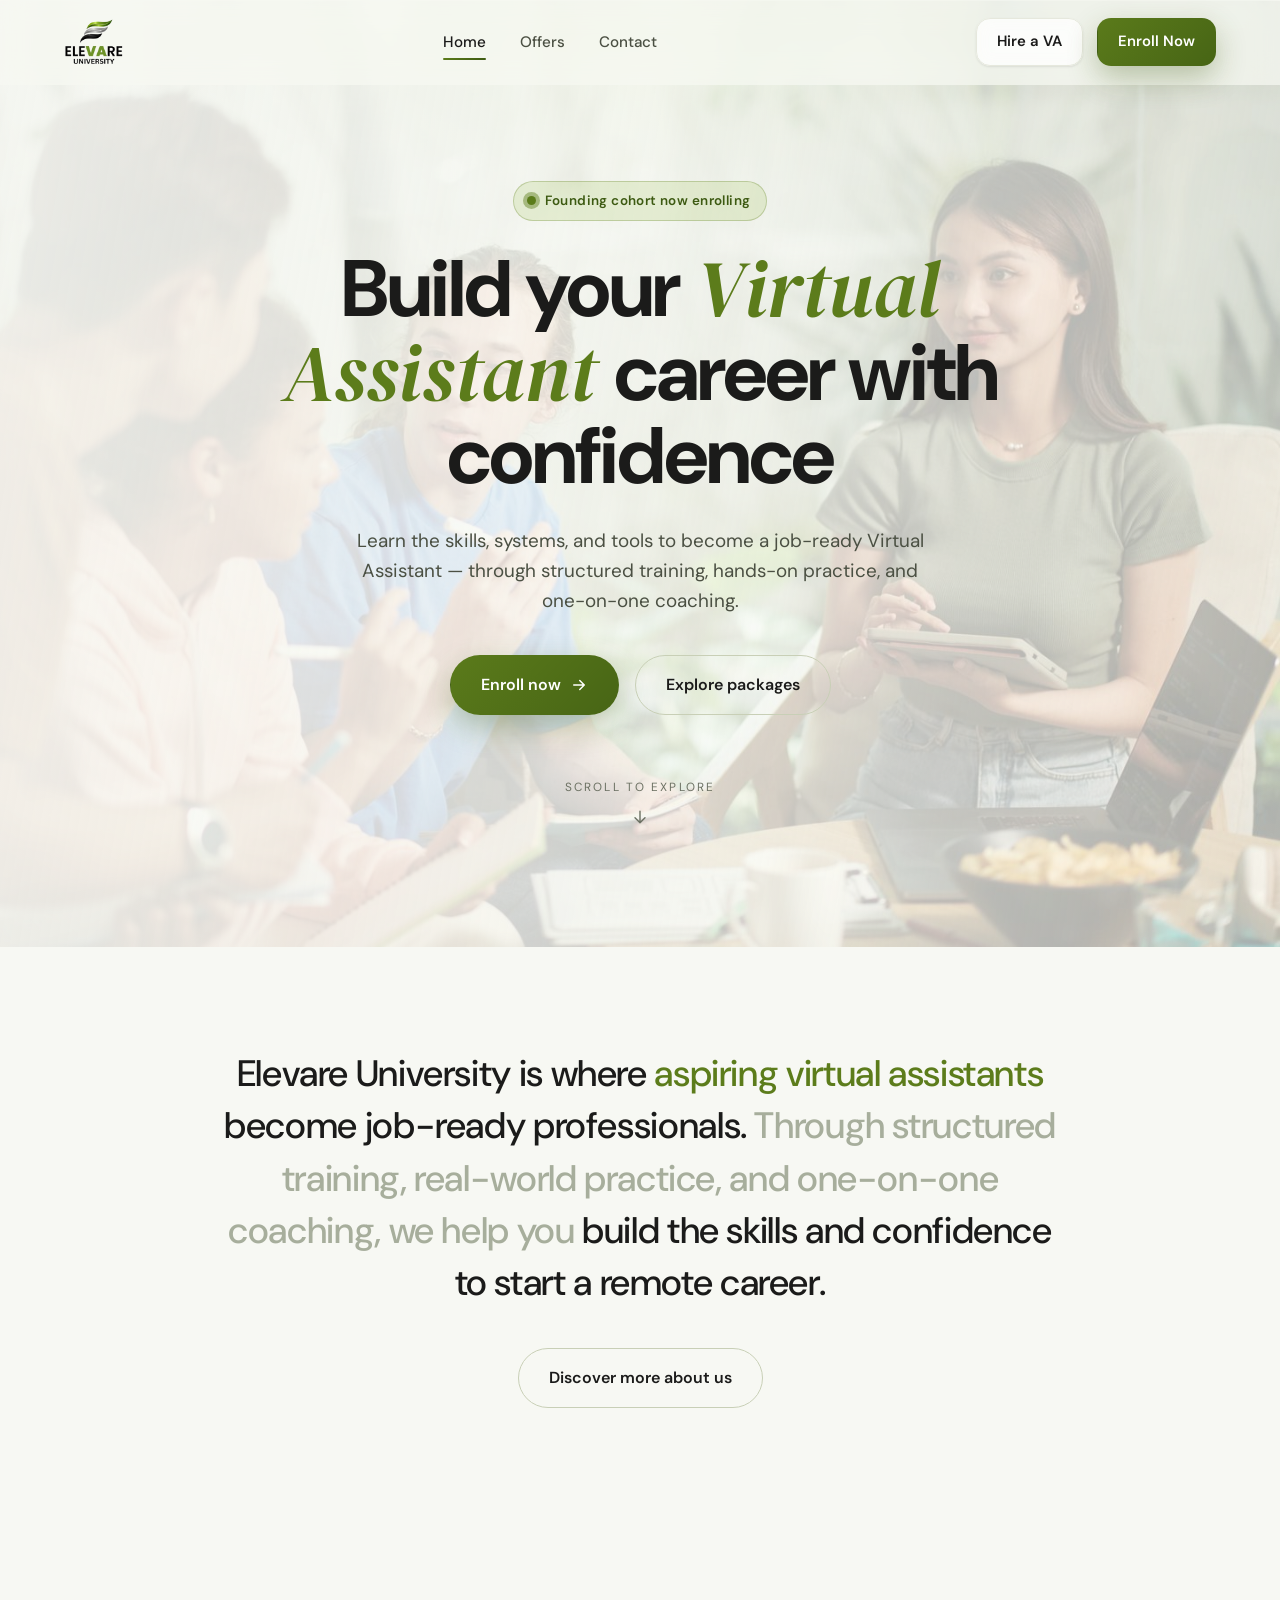
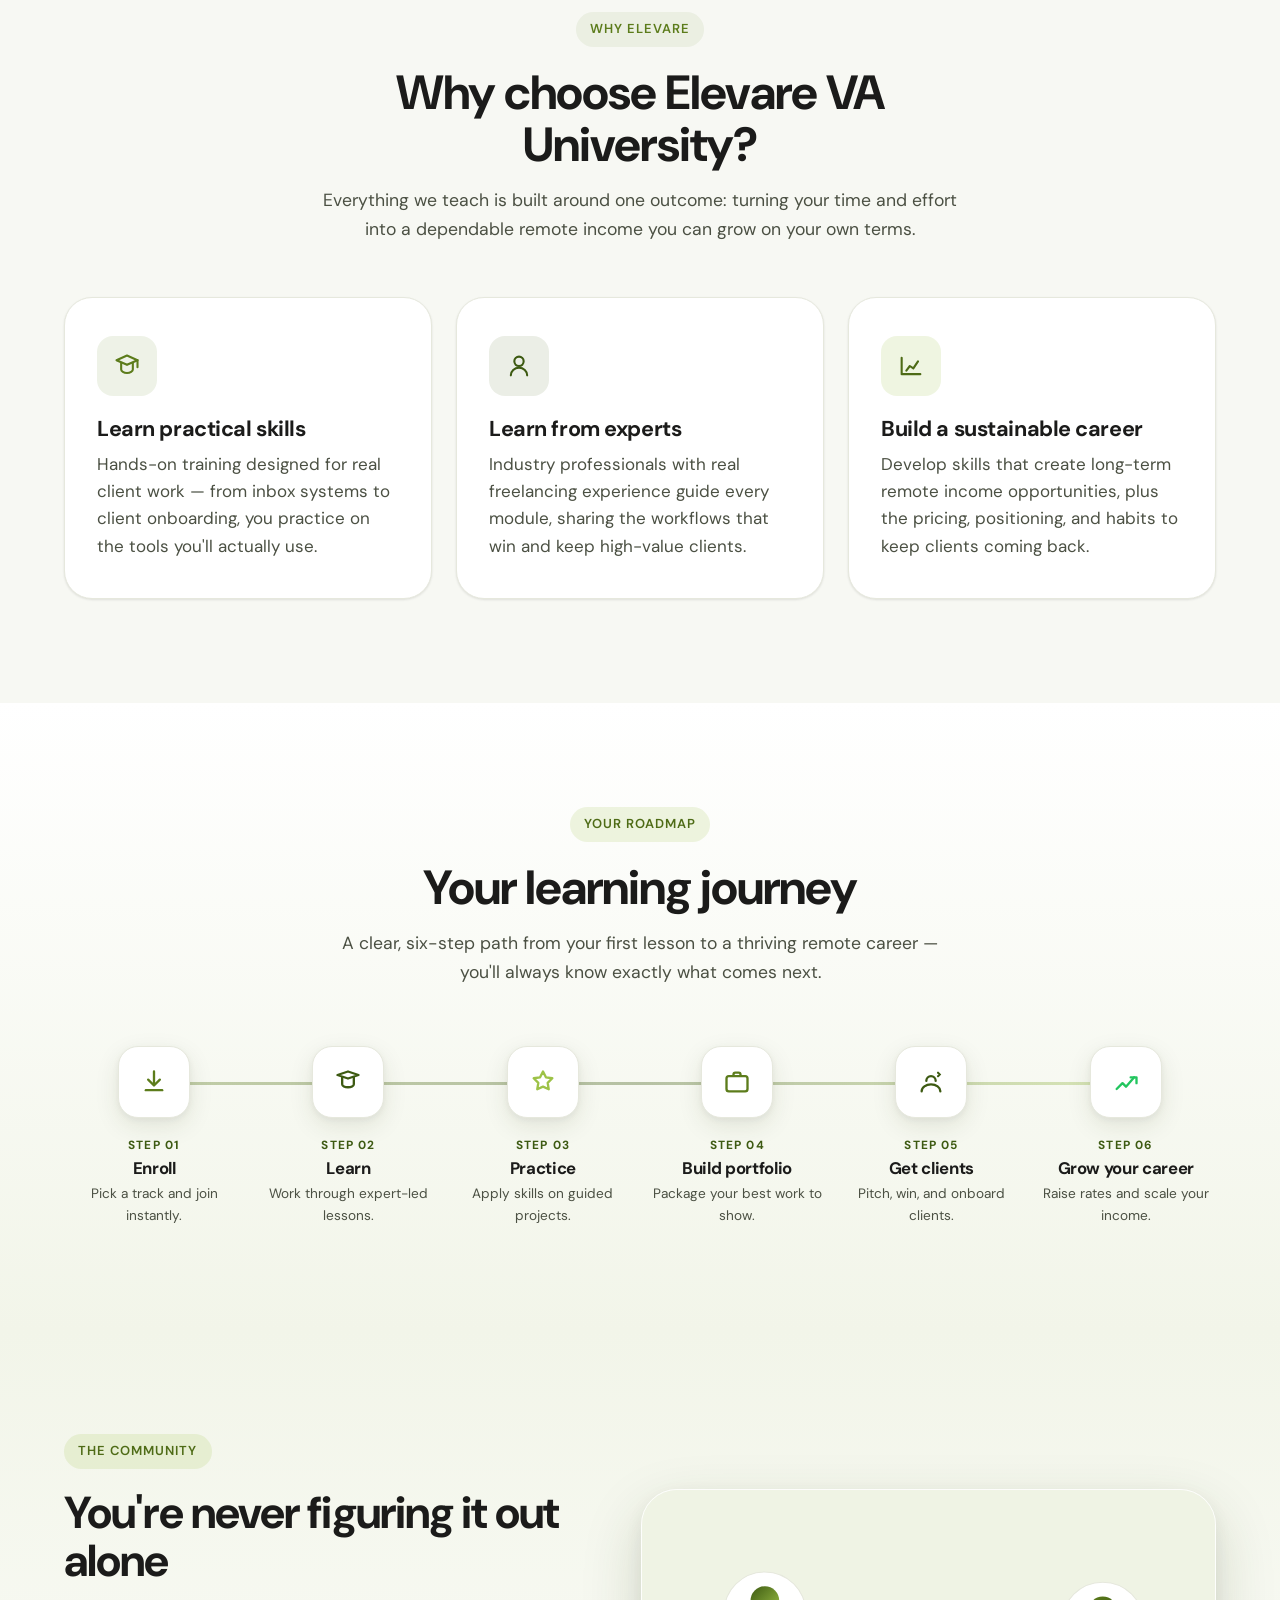
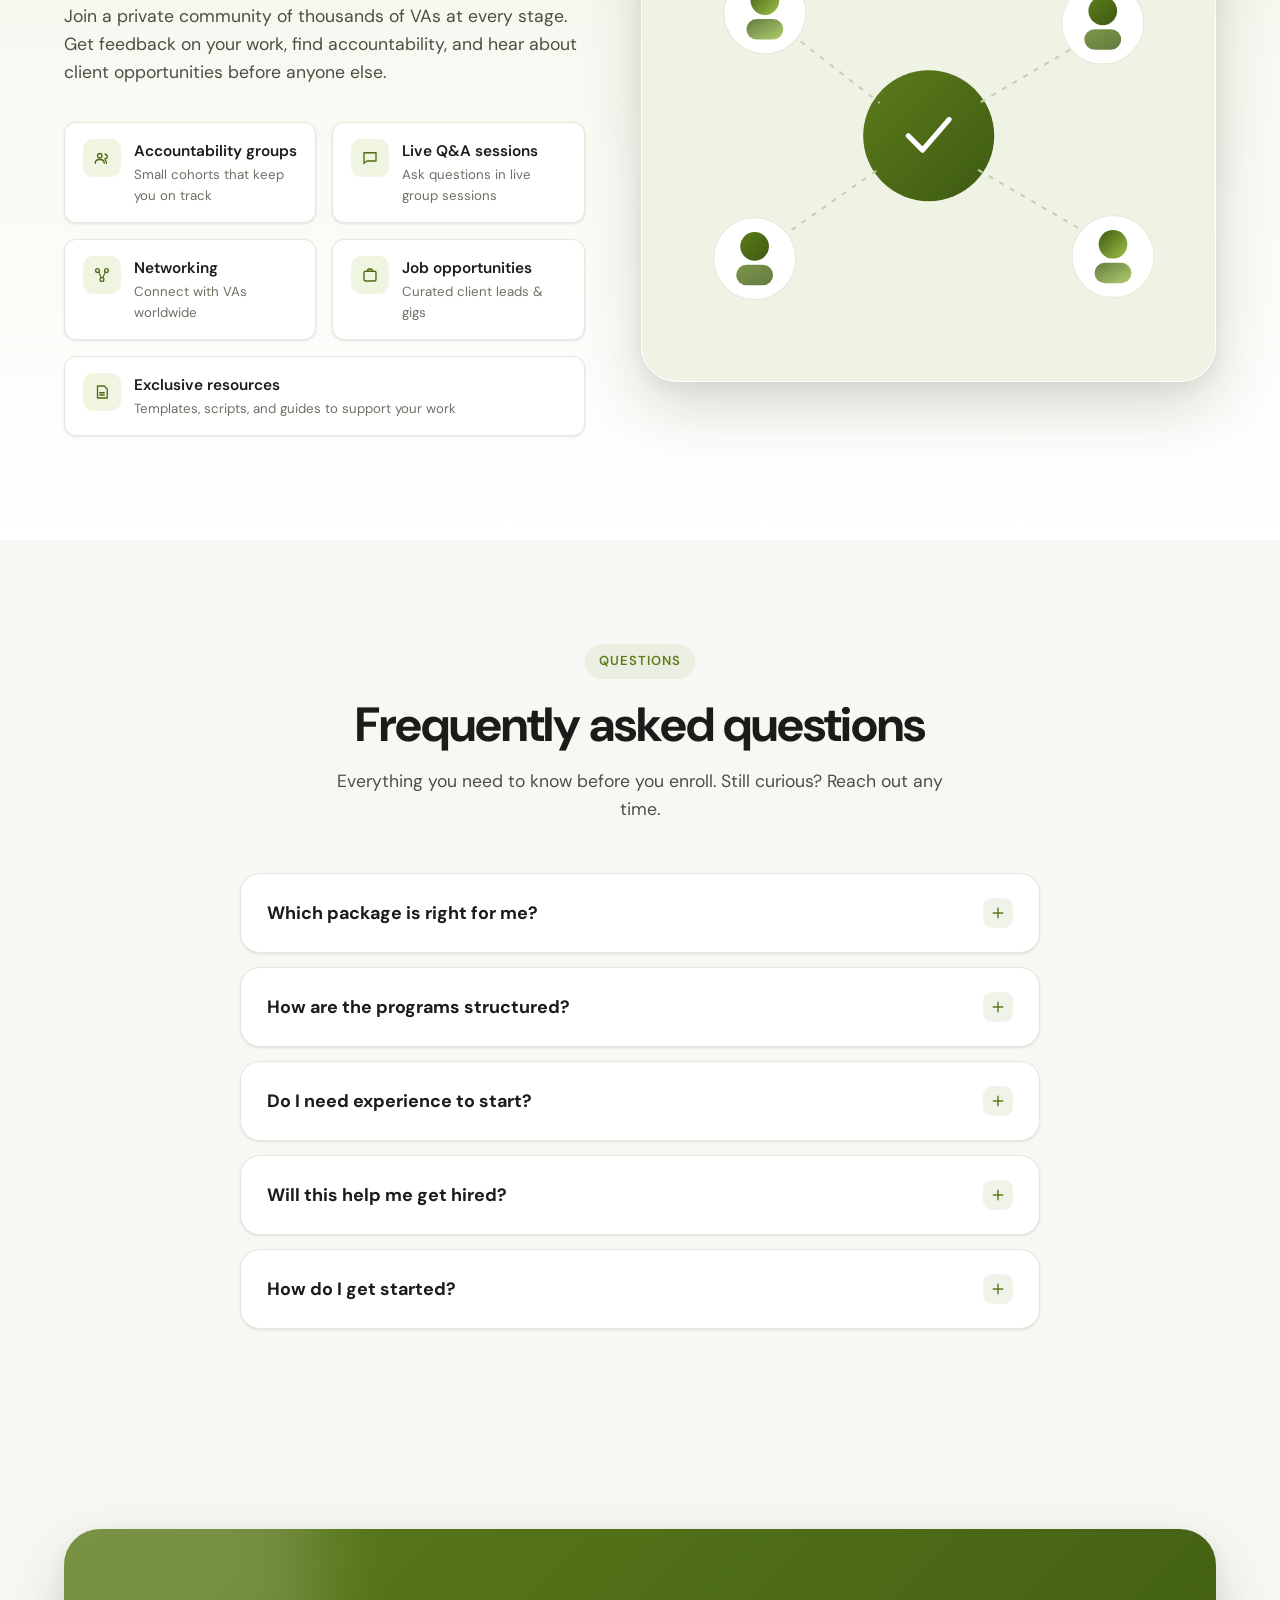
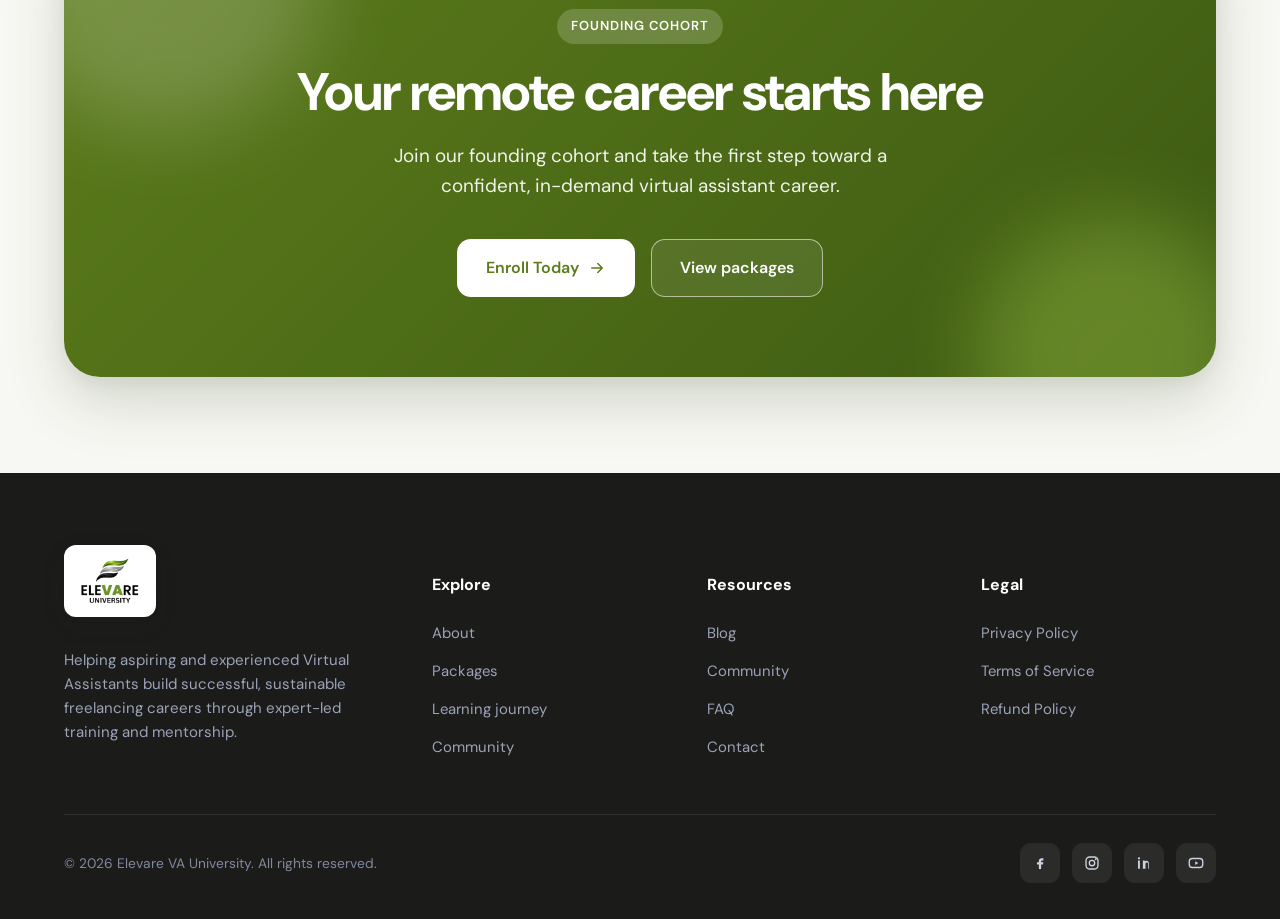
==== index.html @ da118b98 "Add files via upload" ====
<!DOCTYPE html>
<html lang="en">
<head>
<meta charset="UTF-8" />
<meta name="viewport" content="width=device-width, initial-scale=1.0" />
<title>Elevare University — Build Your Virtual Assistant Career with Confidence</title>
<meta name="description" content="Learn the skills, systems, and tools to become a job-ready Virtual Assistant through structured training and one-on-one coaching at Elevare University." />
<link rel="icon" type="image/png" href="[data-uri]" />
<link rel="preconnect" href="https://fonts.googleapis.com" />
<link rel="preconnect" href="https://fonts.gstatic.com" crossorigin />
<link href="https://fonts.googleapis.com/css2?family=DM+Sans:opsz,wght@9..40,400..700&family=DM+Serif+Display:ital@0;1&display=swap" rel="stylesheet" />
<link href="https://fonts.cdnfonts.com/css/garet" rel="stylesheet" />
<style>
  :root {
    /* Palette derived from the Elevare University logo (green / silver / charcoal) */
    --blue: #5C7C1B;      /* primary olive-green (logo "VARE") */
    --purple: #3D5A12;    /* deep forest green */
    --teal: #9DC247;      /* bright lime accent (top swoosh) */
    --bg: #F7F8F3;        /* warm light background */
    --ink: #1B1B1A;       /* near-black (logo wordmark) */
    --success: #22C55E;

    /* Derived neutrals (warm) */
    --ink-2: #4B5043;
    --ink-3: #6C7163;
    --line: #E6E8DD;
    --card: #FFFFFF;
    --white: #FFFFFF;
    --silver: #B6B6B5;    /* metallic silver swoosh */

    /* Gradients */
    --grad-primary: linear-gradient(135deg, #5C7C1B 0%, #3D5A12 100%);
    --grad-soft: linear-gradient(135deg, #3D5A12 0%, #9DC247 100%);
    --grad-hero: radial-gradient(1200px 600px at 75% -10%, rgba(157,194,71,0.18), transparent 60%),
                 radial-gradient(900px 500px at 10% 0%, rgba(92,124,27,0.12), transparent 55%);

    /* Shadows */
    --shadow-sm: 0 1px 2px rgba(27,27,26,0.05), 0 1px 3px rgba(27,27,26,0.06);
    --shadow-md: 0 8px 24px rgba(45,60,15,0.10), 0 2px 6px rgba(27,27,26,0.05);
    --shadow-lg: 0 24px 60px rgba(45,60,15,0.18), 0 6px 18px rgba(27,27,26,0.06);
    --shadow-blue: 0 12px 30px rgba(61,90,18,0.32);

    /* Radii (8px system) */
    --r-sm: 12px;
    --r-md: 20px;
    --r-lg: 28px;
    --r-xl: 36px;

    --maxw: 1200px;
    --ease: cubic-bezier(0.22, 1, 0.36, 1);
  }

  * { box-sizing: border-box; }
  html { scroll-behavior: smooth; -webkit-text-size-adjust: 100%; }
  @media (prefers-reduced-motion: reduce) {
    html { scroll-behavior: auto; }
    *, *::before, *::after { animation-duration: 0.001ms !important; transition-duration: 0.001ms !important; }
  }

  body {
    margin: 0;
    font-family: 'DM Sans', -apple-system, BlinkMacSystemFont, 'Segoe UI', sans-serif;
    background: var(--bg);
    color: var(--ink);
    line-height: 1.6;
    font-size: 17px;
    -webkit-font-smoothing: antialiased;
    overflow-x: hidden;
  }

  h1, h2, h3, h4 {
    font-family: 'Garet', 'DM Sans', 'DM Sans', sans-serif;
    font-weight: 700;
    line-height: 1.08;
    letter-spacing: -0.02em;
    margin: 0;
    color: var(--ink);
  }

  a { color: inherit; text-decoration: none; }
  img, svg { display: block; max-width: 100%; }

  .wrap { max-width: var(--maxw); margin: 0 auto; padding: 0 24px; }
  .section { padding: 104px 0; position: relative; }

  .eyebrow {
    display: inline-flex; align-items: center; gap: 8px;
    font-size: 13px; font-weight: 600; letter-spacing: 0.08em;
    text-transform: uppercase; color: var(--blue);
    background: rgba(92,124,27,0.08);
    padding: 7px 14px; border-radius: 999px;
    margin-bottom: 20px;
  }
  .eyebrow.teal { color: #4E6B16; background: rgba(157,194,71,0.16); }
  .eyebrow.purple { color: var(--purple); background: rgba(61,90,18,0.10); }

  .section-head { max-width: 640px; }
  .section-head.center { margin: 0 auto; text-align: center; }
  .section-head h2 { font-size: clamp(2rem, 4vw, 3rem); }
  .section-head p { color: var(--ink-2); font-size: 1.1rem; margin-top: 16px; }

  .gradient-text {
    background: var(--grad-primary);
    -webkit-background-clip: text; background-clip: text;
    -webkit-text-fill-color: transparent; color: transparent;
  }

  /* ---------- Buttons ---------- */
  .btn {
    display: inline-flex; align-items: center; justify-content: center; gap: 9px;
    font-family: 'DM Sans', sans-serif; font-weight: 600; font-size: 1rem;
    padding: 15px 28px; border-radius: 14px; cursor: pointer;
    border: 1px solid transparent; transition: transform 0.25s var(--ease), box-shadow 0.25s var(--ease), background 0.25s var(--ease);
    will-change: transform;
  }
  .btn:focus-visible { outline: 3px solid rgba(92,124,27,0.45); outline-offset: 2px; }
  .btn-primary {
    color: #fff; background: var(--grad-primary);
    background-size: 160% 160%; background-position: 0% 50%;
    box-shadow: var(--shadow-blue);
  }
  .btn-primary:hover { transform: translateY(-2px); background-position: 100% 50%; box-shadow: 0 16px 38px rgba(92,124,27,0.45); }
  .btn-ghost {
    color: var(--ink); background: rgba(255,255,255,0.7);
    border-color: var(--line); backdrop-filter: blur(8px); box-shadow: var(--shadow-sm);
  }
  .btn-ghost:hover { transform: translateY(-2px); border-color: #C8CFB6; box-shadow: var(--shadow-md); }
  .btn-light { color: var(--blue); background: #fff; }
  .btn-light:hover { transform: translateY(-2px); box-shadow: var(--shadow-lg); }
  .btn-outline-light { color: #fff; border-color: rgba(255,255,255,0.55); background: rgba(255,255,255,0.08); }
  .btn-outline-light:hover { transform: translateY(-2px); background: rgba(255,255,255,0.16); }
  /* Pill variants (hero / statement) */
  .btn-pill { border-radius: 999px; padding: 16px 30px; }
  .btn-pill-light { border-radius: 999px; padding: 16px 30px; color: #1B1B1A; background: #fff; }
  .btn-pill-light:hover { transform: translateY(-2px); box-shadow: 0 16px 38px rgba(0,0,0,0.28); }
  .btn-pill-glass { border-radius: 999px; padding: 16px 30px; color: #fff; background: rgba(255,255,255,0.08); border-color: rgba(255,255,255,0.30); backdrop-filter: blur(8px); }
  .btn-pill-glass:hover { transform: translateY(-2px); background: rgba(255,255,255,0.16); border-color: rgba(255,255,255,0.55); }
  .btn-pill-outline { border-radius: 999px; padding: 16px 30px; color: var(--ink); background: transparent; border-color: #C8CFB6; }
  .btn-pill-outline:hover { transform: translateY(-2px); border-color: var(--blue); color: var(--blue); }

  /* ---------- Floating background shapes ---------- */
  .blob { position: absolute; border-radius: 50%; filter: blur(60px); opacity: 0.5; z-index: 0; pointer-events: none; }

  /* ---------- Nav ---------- */
  header.nav {
    position: sticky; top: 0; z-index: 100;
    background: rgba(247,248,243,0.72);
    backdrop-filter: saturate(160%) blur(14px);
    border-bottom: 1px solid transparent;
    transition: border-color 0.3s, box-shadow 0.3s, background 0.3s;
  }
  header.nav.scrolled { background: rgba(247,248,243,0.88); border-color: var(--line); box-shadow: 0 6px 20px rgba(27,27,26,0.05); }
  .nav-inner { display: flex; align-items: center; justify-content: space-between; height: 84px; }
  .brand { display: flex; align-items: center; }
  .brand-chip { display: inline-flex; align-items: center; }
  .brand-logo { height: 48px; width: auto; display: block; }
  .ft-logo-chip { display: inline-flex; background: #fff; padding: 12px 16px; border-radius: var(--r-sm); box-shadow: var(--shadow-md); margin-bottom: 16px; }
  .ft-logo-chip img { height: 48px; width: auto; display: block; }
  .nav-links { display: flex; align-items: center; gap: 34px; }
  .nav-links a.link { font-size: 0.95rem; font-weight: 500; color: var(--ink-2); position: relative; transition: color 0.2s; }
  .nav-links a.link::after { content: ''; position: absolute; left: 0; bottom: -6px; height: 2px; width: 0; background: var(--grad-primary); transition: width 0.25s var(--ease); border-radius: 2px; }
  .nav-links a.link:hover { color: var(--ink); }
  .nav-links a.link:hover::after { width: 100%; }
  .nav-cta { display: flex; align-items: center; gap: 14px; }
  .nav-cta .btn { padding: 11px 20px; font-size: 0.93rem; }
  .menu-toggle { display: none; background: none; border: 1px solid var(--line); border-radius: 11px; width: 44px; height: 44px; cursor: pointer; align-items: center; justify-content: center; color: var(--ink); }
  header.nav.scrolled .menu-toggle { background: none; border-color: var(--line); color: var(--ink); }

  /* ---------- Hero (dark, editorial) ---------- */
  .hero {
    position: relative; overflow: hidden; isolation: isolate;
    margin-top: -84px; padding: 180px 0 120px;
    background: var(--bg);
    color: var(--ink); text-align: center;
  }
  .hero::before {
    content: ''; position: absolute; inset: 0; z-index: 0;
    background: url("[data-uri]") center right / cover no-repeat;
    opacity: 0.4;
  }
  .hero::after {
    content: ''; position: absolute; inset: 0; z-index: 1;
    background:
      linear-gradient(100deg, rgba(247,248,243,0.88) 0%, rgba(247,248,243,0.58) 50%, rgba(247,248,243,0.20) 100%),
      radial-gradient(820px 480px at 50% -10%, rgba(157,194,71,0.18), transparent 62%);
  }
  .hero-inner { position: relative; z-index: 2; max-width: 880px; margin: 0 auto; }
  .hero-eyebrow {
    display: inline-block; font-size: 0.82rem; font-weight: 600; letter-spacing: 0.16em;
    text-transform: uppercase; color: var(--blue); margin-bottom: 26px;
  }
  .hero-title {
    color: var(--ink); font-size: clamp(2.6rem, 6.4vw, 5rem); line-height: 1.04;
    letter-spacing: -0.025em; font-weight: 700;
  }
  .hero-title em {
    font-family: 'DM Serif Display', Georgia, serif; font-style: italic; font-weight: 400;
    color: var(--blue); letter-spacing: 0; padding: 0 0.04em;
  }
  .hero-sub {
    font-size: 1.18rem; color: var(--ink-2); max-width: 580px;
    margin: 28px auto 38px; line-height: 1.6;
  }
  .hero-ctas { display: flex; gap: 16px; flex-wrap: wrap; justify-content: center; }
  .hero-note { margin-top: 26px; font-size: 0.88rem; color: var(--ink-3); letter-spacing: 0.02em; }
  .scroll-cue {
    margin-top: 64px; display: inline-flex; flex-direction: column; align-items: center; gap: 10px;
    font-size: 0.74rem; letter-spacing: 0.18em; text-transform: uppercase; color: var(--ink-3);
  }
  .scroll-cue svg { animation: bobbing 1.8s ease-in-out infinite; }
  @keyframes bobbing { 0%,100% { transform: translateY(0); } 50% { transform: translateY(6px); } }

  /* ---------- Statement (editorial intro) ---------- */
  .statement { padding: 100px 0; text-align: center; }
  .big-statement {
    max-width: 860px; margin: 0 auto; font-family: 'Garet', 'DM Sans', sans-serif;
    font-size: clamp(1.5rem, 3vw, 2.3rem); line-height: 1.42; letter-spacing: -0.01em;
    color: var(--ink); font-weight: 500;
  }
  .big-statement .muted { color: #A7AE9C; }
  .big-statement .accent { color: var(--blue); }
  .statement .btn { margin-top: 40px; }

  /* ---------- Trust / stats ---------- */
  .stats-band { position: relative; z-index: 2; }
  .stats-grid { display: grid; grid-template-columns: repeat(4, 1fr); gap: 20px; }
  .stat {
    background: var(--card); border: 1px solid var(--line); border-radius: var(--r-md);
    padding: 30px 26px; box-shadow: var(--shadow-sm); transition: transform 0.3s var(--ease), box-shadow 0.3s var(--ease);
  }
  .stat:hover { transform: translateY(-4px); box-shadow: var(--shadow-md); }
  .stat .num { font-family: 'Garet', 'DM Sans'; font-weight: 800; font-size: 2.6rem; line-height: 1; }
  .stat .lbl { color: var(--ink-2); margin-top: 8px; font-weight: 500; }
  .trust-logos { display: flex; flex-wrap: wrap; align-items: center; justify-content: center; gap: 16px; margin-top: 46px; }
  .trust-pill {
    display: inline-flex; align-items: center; gap: 9px;
    border: 1px solid var(--line); background: #fff; border-radius: 999px;
    padding: 11px 20px; font-weight: 600; font-size: 0.92rem; color: var(--ink-2);
    box-shadow: var(--shadow-sm);
  }

  /* ---------- About / features ---------- */
  .feature-grid { display: grid; grid-template-columns: repeat(3, 1fr); gap: 24px; margin-top: 54px; }
  .feature-card {
    background: var(--card); border: 1px solid var(--line); border-radius: var(--r-lg);
    padding: 38px 32px; box-shadow: var(--shadow-sm);
    transition: transform 0.35s var(--ease), box-shadow 0.35s var(--ease), border-color 0.35s;
    position: relative; overflow: hidden;
  }
  .feature-card::before { content: ''; position: absolute; inset: 0; background: var(--grad-soft); opacity: 0; transition: opacity 0.35s; }
  .feature-card:hover { transform: translateY(-8px); box-shadow: var(--shadow-lg); border-color: transparent; }
  .feature-icn {
    width: 60px; height: 60px; border-radius: 16px; display: grid; place-items: center;
    background: rgba(92,124,27,0.10); margin-bottom: 22px; transition: transform 0.35s var(--ease);
  }
  .feature-card:hover .feature-icn { transform: scale(1.06) rotate(-3deg); }
  .feature-card h3 { font-size: 1.35rem; margin-bottom: 10px; }
  .feature-card p { color: var(--ink-2); margin: 0; }

  /* ---------- Courses ---------- */
  .course-grid { display: grid; grid-template-columns: repeat(4, 1fr); gap: 22px; margin-top: 54px; }
  .course-card {
    background: var(--card); border: 1px solid var(--line); border-radius: var(--r-md);
    padding: 26px 24px; box-shadow: var(--shadow-sm); display: flex; flex-direction: column;
    transition: transform 0.32s var(--ease), box-shadow 0.32s var(--ease), border-color 0.32s;
  }
  .course-card:hover { transform: translateY(-6px); box-shadow: var(--shadow-lg); border-color: #D7E3B4; }
  .course-icn { width: 52px; height: 52px; border-radius: 14px; display: grid; place-items: center; margin-bottom: 18px; }
  .course-card h3 { font-size: 1.16rem; margin-bottom: 8px; }
  .course-card .desc { color: var(--ink-2); font-size: 0.94rem; flex: 1; }
  .course-tags { display: flex; gap: 8px; margin: 18px 0 16px; flex-wrap: wrap; }
  .tag { display: inline-flex; align-items: center; gap: 6px; font-size: 0.78rem; font-weight: 600; padding: 6px 11px; border-radius: 999px; background: var(--bg); color: var(--ink-2); border: 1px solid var(--line); }
  .tag.lvl-beg { color: #4E6B16; background: rgba(157,194,71,0.13); border-color: transparent; }
  .tag.lvl-int { color: var(--blue); background: rgba(92,124,27,0.09); border-color: transparent; }
  .tag.lvl-adv { color: var(--purple); background: rgba(61,90,18,0.10); border-color: transparent; }
  .course-card .learn { display: inline-flex; align-items: center; gap: 7px; font-weight: 600; color: var(--blue); font-size: 0.94rem; transition: gap 0.25s var(--ease); }
  .course-card .learn:hover { gap: 12px; }

  /* ---------- Packages ---------- */
  .pkg-grid { display: grid; grid-template-columns: repeat(3, 1fr); gap: 24px; margin-top: 54px; align-items: start; }
  .pkg-card {
    background: var(--card); border: 1px solid var(--line); border-radius: var(--r-lg);
    padding: 34px 30px; box-shadow: var(--shadow-sm); display: flex; flex-direction: column;
    position: relative; transition: transform 0.35s var(--ease), box-shadow 0.35s var(--ease), border-color 0.35s;
  }
  .pkg-card:hover { transform: translateY(-8px); box-shadow: var(--shadow-lg); border-color: #D7E3B4; }
  .pkg-card.featured { border-color: transparent; background: linear-gradient(180deg, #15190F, #0E120B); box-shadow: var(--shadow-lg); }
  .pkg-card.featured:hover { border-color: transparent; }
  .pkg-card.featured .pkg-name { color: #fff; }
  .pkg-card.featured .pkg-desc { color: rgba(255,255,255,0.72); }
  .pkg-card.featured .pkg-incl li { color: rgba(255,255,255,0.92); }
  .pkg-card.featured .pkg-meta { color: rgba(255,255,255,0.6); border-top-color: rgba(255,255,255,0.16); }
  .pkg-tag {
    position: absolute; top: 18px; right: 18px; font-size: 0.7rem; font-weight: 700;
    letter-spacing: 0.06em; text-transform: uppercase; color: #0E120B; background: var(--teal);
    padding: 6px 12px; border-radius: 999px;
  }
  .pkg-icn { width: 54px; height: 54px; border-radius: 15px; display: grid; place-items: center; margin-bottom: 18px; }
  .pkg-name { font-family: 'Garet', 'DM Sans', sans-serif; font-weight: 700; font-size: 1.4rem; color: var(--ink); letter-spacing: -0.01em; }
  .pkg-desc { color: var(--ink-2); margin: 8px 0 20px; font-size: 0.96rem; }
  .pkg-incl { list-style: none; padding: 0; margin: 0 0 22px; display: grid; gap: 11px; }
  .pkg-incl.two { grid-template-columns: 1fr 1fr; gap: 11px 16px; }
  .pkg-incl li { display: flex; align-items: flex-start; gap: 9px; font-size: 0.91rem; color: var(--ink); line-height: 1.35; }
  .pkg-incl li svg { flex-shrink: 0; margin-top: 1px; }
  .pkg-meta { margin-top: auto; padding-top: 18px; border-top: 1px solid var(--line); font-size: 0.84rem; color: var(--ink-3); display: flex; align-items: center; gap: 8px; }
  .pkg-meta svg { flex-shrink: 0; }
  .pkg-card .btn { margin-top: 18px; width: 100%; }
  .pkg-note {
    max-width: 760px; margin: 40px auto 0; text-align: center;
    background: rgba(157,194,71,0.14); border: 1px solid rgba(157,194,71,0.32);
    border-radius: var(--r-md); padding: 20px 26px; color: var(--ink-2); font-size: 0.96rem;
  }
  @media (max-width: 1024px) { .pkg-grid { grid-template-columns: 1fr; max-width: 560px; margin-left: auto; margin-right: auto; } }
  @media (max-width: 460px) { .pkg-incl.two { grid-template-columns: 1fr; } }

  /* ---------- Learning Journey ---------- */
  .journey { background: linear-gradient(180deg, #fff 0%, #F2F5E9 100%); }
  .journey-track { margin-top: 60px; position: relative; }
  .journey-steps { display: grid; grid-template-columns: repeat(6, 1fr); gap: 14px; position: relative; }
  .journey-line { position: absolute; top: 36px; left: 7%; right: 7%; height: 3px; background: linear-gradient(90deg, var(--blue), var(--purple), var(--teal)); border-radius: 3px; z-index: 0; opacity: 0.35; }
  .jstep { position: relative; z-index: 1; text-align: center; }
  .jstep .node {
    width: 72px; height: 72px; border-radius: 20px; margin: 0 auto 18px;
    display: grid; place-items: center; background: #fff; box-shadow: var(--shadow-md);
    border: 1px solid var(--line); transition: transform 0.3s var(--ease), box-shadow 0.3s var(--ease);
  }
  .jstep:hover .node { transform: translateY(-6px) scale(1.04); box-shadow: var(--shadow-lg); }
  .jstep .step-n { font-size: 0.74rem; font-weight: 700; letter-spacing: 0.1em; color: var(--purple); text-transform: uppercase; }
  .jstep h4 { font-size: 1.05rem; margin: 4px 0 6px; }
  .jstep p { font-size: 0.85rem; color: var(--ink-2); margin: 0; }

  /* ---------- Testimonials ---------- */
  .testimonials { background:
      radial-gradient(800px 400px at 90% 0%, rgba(61,90,18,0.10), transparent 60%),
      radial-gradient(700px 380px at 0% 100%, rgba(157,194,71,0.10), transparent 60%),
      var(--bg);
  }
  .carousel { margin-top: 50px; position: relative; }
  .carousel-viewport { overflow: hidden; border-radius: var(--r-lg); }
  .carousel-track { display: flex; transition: transform 0.6s var(--ease); }
  .tcard { min-width: 100%; padding: 4px; }
  .tcard-inner {
    display: grid; grid-template-columns: repeat(3, 1fr); gap: 22px;
  }
  .quote {
    background: var(--card); border: 1px solid var(--line); border-radius: var(--r-md);
    padding: 30px 28px; box-shadow: var(--shadow-sm); display: flex; flex-direction: column; gap: 16px;
  }
  .quote .stars { gap: 3px; }
  .quote blockquote { margin: 0; color: var(--ink); font-size: 1.02rem; line-height: 1.65; flex: 1; }
  .quote .who { display: flex; align-items: center; gap: 13px; }
  .quote .who img { width: 50px; height: 50px; border-radius: 50%; box-shadow: var(--shadow-sm); }
  .quote .who .nm { font-weight: 700; font-family: 'Garet', 'DM Sans'; }
  .quote .who .rl { font-size: 0.85rem; color: var(--ink-3); }
  .carousel-ctrls { display: flex; align-items: center; justify-content: center; gap: 18px; margin-top: 30px; }
  .car-btn { width: 48px; height: 48px; border-radius: 50%; border: 1px solid var(--line); background: #fff; cursor: pointer; display: grid; place-items: center; box-shadow: var(--shadow-sm); transition: transform 0.25s, box-shadow 0.25s, background 0.25s; color: var(--ink); }
  .car-btn:hover { transform: translateY(-2px); box-shadow: var(--shadow-md); background: var(--bg); }
  .car-dots { display: flex; gap: 9px; }
  .car-dots button { width: 9px; height: 9px; border-radius: 999px; border: none; background: #C8CFB6; cursor: pointer; transition: width 0.3s, background 0.3s; }
  .car-dots button.active { width: 28px; background: var(--grad-primary); }

  /* ---------- Mentors ---------- */
  .mentor-grid { display: grid; grid-template-columns: repeat(4, 1fr); gap: 22px; margin-top: 54px; }
  .mentor {
    position: relative; border-radius: var(--r-md); overflow: hidden;
    background: var(--card); border: 1px solid var(--line); box-shadow: var(--shadow-sm);
    transition: transform 0.32s var(--ease), box-shadow 0.32s var(--ease);
  }
  .mentor:hover { transform: translateY(-6px); box-shadow: var(--shadow-lg); }
  .mentor .photo { aspect-ratio: 1/1; background: var(--grad-soft); }
  .mentor .photo img { width: 100%; height: 100%; object-fit: cover; }
  .mentor .info { padding: 20px 22px 22px; }
  .mentor .info .nm { font-family: 'Garet', 'DM Sans'; font-weight: 700; font-size: 1.12rem; }
  .mentor .info .ps { color: var(--blue); font-size: 0.88rem; font-weight: 600; }
  .mentor .info .sp { color: var(--ink-3); font-size: 0.85rem; margin-top: 4px; }
  .mentor .socials { display: flex; gap: 10px; margin-top: 14px; }
  .mentor .socials a { width: 32px; height: 32px; border-radius: 9px; background: var(--bg); display: grid; place-items: center; color: var(--ink-2); transition: background 0.2s, color 0.2s, transform 0.2s; }
  .mentor .socials a:hover { background: var(--grad-primary); color: #fff; transform: translateY(-2px); }
  .mentor .bio {
    position: absolute; inset: 0; padding: 26px; color: #fff;
    background: linear-gradient(160deg, rgba(92,124,27,0.95), rgba(61,90,18,0.96));
    display: flex; flex-direction: column; justify-content: center; gap: 10px;
    opacity: 0; transform: translateY(12px); transition: opacity 0.35s var(--ease), transform 0.35s var(--ease);
    pointer-events: none;
  }
  .mentor:hover .bio, .mentor:focus-within .bio { opacity: 1; transform: translateY(0); }
  .mentor .bio .nm { font-family: 'Garet', 'DM Sans'; font-weight: 700; font-size: 1.2rem; }
  .mentor .bio p { font-size: 0.92rem; line-height: 1.6; margin: 0; color: rgba(255,255,255,0.95); }

  /* ---------- Community ---------- */
  .community { background: linear-gradient(180deg, #F2F5E9 0%, #fff 100%); }
  .community-grid { display: grid; grid-template-columns: 0.95fr 1.05fr; gap: 56px; align-items: center; }
  .comm-features { display: grid; grid-template-columns: 1fr 1fr; gap: 16px; margin-top: 36px; }
  .comm-feature { display: flex; gap: 13px; align-items: flex-start; background: #fff; border: 1px solid var(--line); border-radius: var(--r-sm); padding: 16px 18px; box-shadow: var(--shadow-sm); transition: transform 0.25s var(--ease); }
  .comm-feature:hover { transform: translateY(-3px); }
  .comm-feature .ci { width: 38px; height: 38px; border-radius: 10px; display: grid; place-items: center; flex-shrink: 0; background: rgba(157,194,71,0.16); }
  .comm-feature .ct { font-weight: 600; font-size: 0.96rem; }
  .comm-feature .cs { font-size: 0.83rem; color: var(--ink-3); }
  .community-visual { border-radius: var(--r-xl); overflow: hidden; box-shadow: var(--shadow-lg); border: 1px solid rgba(255,255,255,0.8); }

  /* ---------- FAQ ---------- */
  .faq-list { max-width: 800px; margin: 50px auto 0; display: flex; flex-direction: column; gap: 14px; }
  .faq-item { background: var(--card); border: 1px solid var(--line); border-radius: var(--r-md); overflow: hidden; box-shadow: var(--shadow-sm); transition: box-shadow 0.3s, border-color 0.3s; }
  .faq-item.open { box-shadow: var(--shadow-md); border-color: #D7E3B4; }
  .faq-q { width: 100%; text-align: left; background: none; border: none; cursor: pointer; padding: 24px 26px; display: flex; align-items: center; justify-content: space-between; gap: 18px; font-family: 'Garet', 'DM Sans'; font-weight: 700; font-size: 1.12rem; color: var(--ink); }
  .faq-q:focus-visible { outline: 3px solid rgba(92,124,27,0.4); outline-offset: -3px; border-radius: var(--r-md); }
  .faq-icn { flex-shrink: 0; width: 30px; height: 30px; border-radius: 9px; background: rgba(92,124,27,0.09); display: grid; place-items: center; color: var(--blue); transition: transform 0.3s var(--ease), background 0.3s; }
  .faq-item.open .faq-icn { transform: rotate(45deg); background: var(--grad-primary); color: #fff; }
  .faq-a { max-height: 0; overflow: hidden; transition: max-height 0.4s var(--ease); }
  .faq-a-inner { padding: 0 26px 24px; color: var(--ink-2); }

  /* ---------- Final CTA ---------- */
  .final-cta { padding: 96px 0; }
  .cta-box {
    position: relative; overflow: hidden;
    background: var(--grad-primary); border-radius: var(--r-xl);
    padding: 80px 56px; text-align: center; color: #fff;
    box-shadow: var(--shadow-lg);
  }
  .cta-box h2 { color: #fff; font-size: clamp(2.1rem, 4.4vw, 3.3rem); }
  .cta-box p { color: rgba(255,255,255,0.92); font-size: 1.18rem; max-width: 560px; margin: 20px auto 38px; }
  .cta-box .hero-ctas { justify-content: center; }
  .cta-box .blob { filter: blur(40px); }

  /* ---------- Footer ---------- */
  footer.ft { background: var(--ink); color: #cbd2e0; padding: 72px 0 36px; }
  .ft-top { display: grid; grid-template-columns: 1.4fr 1fr 1fr 1fr; gap: 40px; padding-bottom: 48px; border-bottom: 1px solid rgba(255,255,255,0.10); }
  .ft .brand { color: #fff; margin-bottom: 16px; }
  .ft-blurb { font-size: 0.94rem; color: #9aa3b8; max-width: 300px; }
  .ft-col h5 { color: #fff; font-family: 'Garet', 'DM Sans'; font-size: 1rem; margin-bottom: 18px; }
  .ft-col a { display: block; color: #9aa3b8; font-size: 0.93rem; padding: 7px 0; transition: color 0.2s, padding-left 0.2s; }
  .ft-col a:hover { color: #fff; padding-left: 4px; }
  .ft-bottom { display: flex; align-items: center; justify-content: space-between; padding-top: 28px; gap: 20px; flex-wrap: wrap; }
  .ft-bottom small { color: #8089a0; font-size: 0.86rem; }
  .ft-social { display: flex; gap: 12px; }
  .ft-social a { width: 40px; height: 40px; border-radius: 11px; background: rgba(255,255,255,0.07); display: grid; place-items: center; color: #cbd2e0; transition: background 0.25s, transform 0.25s, color 0.25s; }
  .ft-social a:hover { background: var(--grad-primary); color: #fff; transform: translateY(-3px); }

  /* ---------- Hero hook ---------- */
  .hero-hook {
    display: inline-flex; align-items: center; gap: 9px;
    font-size: 0.84rem; font-weight: 600; letter-spacing: 0.03em;
    color: #3D5A12; background: rgba(157,194,71,0.18);
    border: 1px solid rgba(92,124,27,0.28);
    padding: 8px 16px 8px 13px; border-radius: 999px; margin-bottom: 26px;
    transition: transform 0.25s var(--ease), box-shadow 0.25s var(--ease), background 0.25s;
  }
  .hero-hook:hover { transform: translateY(-2px); background: rgba(157,194,71,0.30); box-shadow: 0 10px 24px rgba(92,124,27,0.18); }
  .hero-hook:active { transform: translateY(0) scale(0.97); }
  .pulse-dot { width: 9px; height: 9px; border-radius: 50%; background: #5C7C1B; position: relative; }
  .pulse-dot::after { content: ''; position: absolute; inset: -4px; border-radius: 50%; background: rgba(92,124,27,0.45); animation: pulse 1.9s ease-out infinite; }
  @keyframes pulse { 0% { transform: scale(0.55); opacity: 0.85; } 100% { transform: scale(1.9); opacity: 0; } }

  /* ---------- Contact / enrollment ---------- */
  .contact-section { background: linear-gradient(180deg, #fff, #F2F5E9); }
  .contact-card {
    display: grid; grid-template-columns: 0.9fr 1.1fr;
    background: var(--card); border: 1px solid var(--line); border-radius: var(--r-xl);
    overflow: hidden; box-shadow: var(--shadow-lg);
  }
  .contact-info { padding: 48px 44px; background: linear-gradient(160deg, #15190F, #0E120B); color: #fff; }
  .contact-info h2 { color: #fff; font-size: clamp(1.8rem, 3vw, 2.4rem); margin-bottom: 14px; }
  .contact-info p { color: rgba(255,255,255,0.74); }
  .contact-info .eyebrow.teal { color: #0E120B; background: var(--teal); }
  .contact-points { list-style: none; padding: 0; margin: 28px 0 0; display: grid; gap: 13px; }
  .contact-points li { display: flex; align-items: center; gap: 11px; font-size: 0.95rem; color: rgba(255,255,255,0.92); }
  .contact-points .cp-ic { display: inline-grid; place-items: center; width: 24px; height: 24px; border-radius: 7px; background: rgba(157,194,71,0.20); flex-shrink: 0; }
  .contact-form { padding: 44px; }
  .cf-row { display: grid; grid-template-columns: 1fr 1fr; gap: 16px; }
  .field { display: flex; flex-direction: column; gap: 7px; margin-bottom: 16px; }
  .field label { font-size: 0.86rem; font-weight: 600; color: var(--ink-2); }
  .field .opt { font-weight: 400; color: var(--ink-3); font-size: 0.78rem; }
  .field input, .field select, .field textarea {
    font-family: 'DM Sans', sans-serif; font-size: 0.96rem; color: var(--ink);
    background: var(--bg); border: 1px solid var(--line); border-radius: 12px;
    padding: 12px 14px; width: 100%; transition: border-color 0.2s, box-shadow 0.2s, background 0.2s;
  }
  .field textarea { resize: vertical; }
  .field input::placeholder, .field textarea::placeholder { color: #A7AE9C; }
  .field input:focus, .field select:focus, .field textarea:focus {
    outline: none; border-color: var(--blue); background: #fff; box-shadow: 0 0 0 4px rgba(92,124,27,0.14);
  }
  .field input.invalid { border-color: #D6455D; box-shadow: 0 0 0 4px rgba(214,69,93,0.12); }
  .form-note { margin: 14px 0 0; font-size: 0.9rem; min-height: 1.1em; }
  .form-note.ok { color: var(--blue); font-weight: 600; }
  .form-note.err { color: #C0405A; }
  @media (max-width: 860px) {
    .contact-card { grid-template-columns: 1fr; }
    .contact-info, .contact-form { padding: 34px 26px; }
    .cf-row { grid-template-columns: 1fr; }
  }

  /* ---------- Extra hover / click micro-interactions ---------- */
  .btn:active { transform: translateY(0) scale(0.96); }
  .pkg-card:hover { transform: translateY(-10px) scale(1.015); }
  .pkg-card:active { transform: translateY(-6px) scale(0.995); }
  .pkg-icn { transition: transform 0.35s var(--ease); }
  .pkg-card:hover .pkg-icn { transform: scale(1.08) rotate(-4deg); }
  .feature-card:active, .comm-feature:active, .faq-item:active, .course-card:active { transform: translateY(-2px) scale(0.997); }
  .car-btn:active { transform: scale(0.92); }
  a.learn:active { transform: scale(0.97); }
  section[id], span[id] { scroll-margin-top: 100px; }

  /* ---------- Scroll reveal ---------- */
  .reveal { opacity: 0; transform: translateY(28px); transition: opacity 0.7s var(--ease), transform 0.7s var(--ease); }
  .reveal.in { opacity: 1; transform: translateY(0); }
  .reveal.d1 { transition-delay: 0.08s; }
  .reveal.d2 { transition-delay: 0.16s; }
  .reveal.d3 { transition-delay: 0.24s; }
  @media (prefers-reduced-motion: reduce) {
    .reveal { opacity: 1; transform: none; }
    .badge { animation: none; }
  }

  /* ---------- Responsive ---------- */
  @media (max-width: 1024px) {
    .course-grid, .mentor-grid { grid-template-columns: repeat(2, 1fr); }
    .stats-grid { grid-template-columns: repeat(2, 1fr); }
    .journey-steps { grid-template-columns: repeat(3, 1fr); gap: 28px 14px; }
    .journey-line { display: none; }
  }
  @media (max-width: 860px) {
    .section { padding: 76px 0; }
    .nav-links { display: none; }
    .nav-cta { gap: 8px; }
    .nav-cta .btn { padding: 9px 13px; font-size: 0.82rem; }
    .menu-toggle { width: 42px; height: 42px; }
    .menu-toggle { display: inline-flex; }
    .hero { padding: 140px 0 90px; }
    .hero::before { background-position: center; opacity: 0.32; }
    .hero::after { background: linear-gradient(rgba(247,248,243,0.82), rgba(247,248,243,0.9)); }
    .hero-grid, .community-grid { grid-template-columns: 1fr; gap: 48px; }
    .feature-grid { grid-template-columns: 1fr; }
    .comm-features { grid-template-columns: 1fr; }
    .ft-top { grid-template-columns: 1fr 1fr; gap: 32px; }
  }
  @media (max-width: 540px) {
    body { font-size: 16px; }
    .wrap { padding: 0 18px; }
    .course-grid, .mentor-grid, .stats-grid, .journey-steps { grid-template-columns: 1fr; }
    .cta-box { padding: 56px 26px; }
    .hero-ctas .btn { width: 100%; }
    .ft-top { grid-template-columns: 1fr; }
    .ft-bottom { flex-direction: column; align-items: flex-start; }
  }

  /* Mobile menu panel */
  .mobile-menu { display: none; position: fixed; inset: 84px 0 0; z-index: 99; background: rgba(247,248,243,0.98); backdrop-filter: blur(16px); padding: 28px 24px; flex-direction: column; gap: 6px; }
  .mobile-menu.open { display: flex; }
  .mobile-menu a { padding: 16px 12px; font-size: 1.1rem; font-weight: 600; color: var(--ink); border-bottom: 1px solid var(--line); }
  .mobile-menu .btn { margin-top: 18px; }

  .nav-links a.link.active { color: var(--ink); }
  .nav-links a.link.active::after { width: 100%; }

  .step-card { position: relative; }
  .step-num { position: absolute; top: 22px; right: 26px; font-family: 'Garet','DM Sans',sans-serif; font-weight: 800; font-size: 2.2rem; color: rgba(92,124,27,0.16); line-height: 1; }
</style>
</head>
<body>
<!-- ============ NAV ============ -->
<header class="nav" id="nav">
  <div class="wrap nav-inner">
    <a class="brand" href="index.html" aria-label="Elevare University home">
      <span class="brand-chip"><img class="brand-logo" src="[data-uri]" alt="Elevare University" /></span>
    </a>
    <nav class="nav-links" aria-label="Primary">
      <a class="link active" href="index.html">Home</a>
      <a class="link" href="offers.html">Offers</a>
      <a class="link" href="contact.html">Contact</a>
    </nav>
    <div class="nav-cta">
      <a class="btn btn-ghost" href="contact.html#hire">Hire a VA</a>
      <a class="btn btn-primary" href="contact.html">Enroll Now</a>
      <button class="menu-toggle" id="menuToggle" aria-label="Open menu" aria-expanded="false">
        <svg width="22" height="22" viewBox="0 0 24 24" fill="none"><path d="M4 7h16M4 12h16M4 17h16" stroke="currentColor" stroke-width="2" stroke-linecap="round"/></svg>
      </button>
    </div>
  </div>
</header>
<div class="mobile-menu" id="mobileMenu">
  <a href="index.html">Home</a>
  <a href="offers.html">Offers</a>
  <a href="contact.html">Contact</a>
  <a href="contact.html#hire">Hire a VA</a>
  <a class="btn btn-primary" href="contact.html">Enroll Now</a>
</div>

<span id="top"></span>
<!-- ============ HERO ============ -->
<section class="hero">
  <div class="wrap">
    <div class="hero-inner">
      <a class="hero-hook reveal" href="contact.html"><span class="pulse-dot" aria-hidden="true"></span> Founding cohort now enrolling</a>
      <h1 class="hero-title reveal d1">Build your <em>Virtual Assistant</em> career with confidence</h1>
      <p class="hero-sub reveal d2">Learn the skills, systems, and tools to become a job-ready Virtual Assistant &mdash; through structured training, hands-on practice, and one-on-one coaching.</p>
      <div class="hero-ctas reveal d3">
        <a class="btn btn-primary btn-pill" href="contact.html">Enroll now
          <svg width="18" height="18" viewBox="0 0 24 24" fill="none"><path d="M5 12h14M13 6l6 6-6 6" stroke="#fff" stroke-width="2" stroke-linecap="round" stroke-linejoin="round"/></svg>
        </a>
        <a class="btn btn-pill-outline" href="offers.html">Explore packages</a>
      </div>
      <div class="scroll-cue reveal" aria-hidden="true">Scroll to explore
        <svg width="20" height="20" viewBox="0 0 24 24" fill="none"><path d="M12 5v14M6 13l6 6 6-6" stroke="currentColor" stroke-width="1.7" stroke-linecap="round" stroke-linejoin="round"/></svg>
      </div>
    </div>
  </div>
</section>


<!-- ============ STATEMENT ============ -->
<section class="statement">
  <div class="wrap">
    <p class="big-statement reveal">Elevare University is where <span class="accent">aspiring virtual assistants</span> become job-ready professionals. <span class="muted">Through structured training, real-world practice, and one-on-one coaching, we help you</span> build the skills and confidence to start a remote career.</p>
    <a class="btn btn-pill-outline reveal d1" href="#about">Discover more about us</a>
  </div>
</section>


<!-- ============ ABOUT ============ -->
<section class="section" id="about">
  <div class="wrap">
    <div class="section-head center reveal">
      <span class="eyebrow">Why Elevare</span>
      <h2>Why choose Elevare VA University?</h2>
      <p>Everything we teach is built around one outcome: turning your time and effort into a dependable remote income you can grow on your own terms.</p>
    </div>
    <div class="feature-grid">
      <div class="feature-card reveal">
        <div class="feature-icn"><svg width="28" height="28" viewBox="0 0 24 24" fill="none"><path d="M3 7l9-4 9 4-9 4-9-4Z" stroke="#5C7C1B" stroke-width="1.8" stroke-linejoin="round"/><path d="M7 9.5V15c0 1.5 2.2 3 5 3s5-1.5 5-3V9.5" stroke="#5C7C1B" stroke-width="1.8" stroke-linecap="round" stroke-linejoin="round"/><path d="M21 7v6" stroke="#5C7C1B" stroke-width="1.8" stroke-linecap="round"/></svg></div>
        <h3>Learn practical skills</h3>
        <p>Hands-on training designed for real client work — from inbox systems to client onboarding, you practice on the tools you'll actually use.</p>
      </div>
      <div class="feature-card reveal d1">
        <div class="feature-icn" style="background:rgba(61,90,18,0.10)"><svg width="28" height="28" viewBox="0 0 24 24" fill="none"><circle cx="12" cy="8" r="4" stroke="#3D5A12" stroke-width="1.8"/><path d="M5 20c0-3.6 3.1-6.5 7-6.5s7 2.9 7 6.5" stroke="#3D5A12" stroke-width="1.8" stroke-linecap="round"/></svg></div>
        <h3>Learn from experts</h3>
        <p>Industry professionals with real freelancing experience guide every module, sharing the workflows that win and keep high-value clients.</p>
      </div>
      <div class="feature-card reveal d2">
        <div class="feature-icn" style="background:rgba(157,194,71,0.16)"><svg width="28" height="28" viewBox="0 0 24 24" fill="none"><path d="M4 19V5M4 19h16" stroke="#4E6B16" stroke-width="1.8" stroke-linecap="round"/><path d="M8 16l3-4 3 2 4-6" stroke="#4E6B16" stroke-width="1.8" stroke-linecap="round" stroke-linejoin="round"/></svg></div>
        <h3>Build a sustainable career</h3>
        <p>Develop skills that create long-term remote income opportunities, plus the pricing, positioning, and habits to keep clients coming back.</p>
      </div>
    </div>
  </div>
</section>


<!-- ============ LEARNING JOURNEY ============ -->
<section class="section journey" id="journey">
  <div class="wrap">
    <div class="section-head center reveal">
      <span class="eyebrow teal">Your roadmap</span>
      <h2>Your learning journey</h2>
      <p>A clear, six-step path from your first lesson to a thriving remote career — you'll always know exactly what comes next.</p>
    </div>
    <div class="journey-track reveal">
      <div class="journey-line" aria-hidden="true"></div>
      <ol class="journey-steps" style="list-style:none;padding:0;margin:0;" id="journeySteps"></ol>
    </div>
  </div>
</section>


<!-- ============ COMMUNITY ============ -->
<section class="section community" id="community">
  <div class="wrap community-grid">
    <div class="reveal">
      <span class="eyebrow teal">The community</span>
      <h2 style="font-size:clamp(2rem,3.6vw,2.8rem);">You're never figuring it out alone</h2>
      <p style="color:var(--ink-2);font-size:1.1rem;margin-top:16px;">Join a private community of thousands of VAs at every stage. Get feedback on your work, find accountability, and hear about client opportunities before anyone else.</p>
      <div class="comm-features">
        <div class="comm-feature"><span class="ci"><svg width="18" height="18" viewBox="0 0 24 24" fill="none"><circle cx="9" cy="9" r="3" stroke="#4E6B16" stroke-width="1.8"/><path d="M3 19c0-3 2.7-5 6-5s6 2 6 5" stroke="#4E6B16" stroke-width="1.8" stroke-linecap="round"/><path d="M16 7a3 3 0 010 6M18 19c0-2-.8-3.6-2-4.6" stroke="#4E6B16" stroke-width="1.8" stroke-linecap="round"/></svg></span><div><div class="ct">Accountability groups</div><div class="cs">Small cohorts that keep you on track</div></div></div>
        <div class="comm-feature"><span class="ci"><svg width="18" height="18" viewBox="0 0 24 24" fill="none"><path d="M4 5h16v11H8l-4 3V5Z" stroke="#4E6B16" stroke-width="1.8" stroke-linejoin="round"/></svg></span><div><div class="ct">Live Q&amp;A sessions</div><div class="cs">Ask questions in live group sessions</div></div></div>
        <div class="comm-feature"><span class="ci"><svg width="18" height="18" viewBox="0 0 24 24" fill="none"><circle cx="6" cy="6" r="2.5" stroke="#4E6B16" stroke-width="1.8"/><circle cx="18" cy="6" r="2.5" stroke="#4E6B16" stroke-width="1.8"/><circle cx="12" cy="18" r="2.5" stroke="#4E6B16" stroke-width="1.8"/><path d="M7.5 7.5L11 16M16.5 7.5L13 16" stroke="#4E6B16" stroke-width="1.6"/></svg></span><div><div class="ct">Networking</div><div class="cs">Connect with VAs worldwide</div></div></div>
        <div class="comm-feature"><span class="ci"><svg width="18" height="18" viewBox="0 0 24 24" fill="none"><rect x="4" y="7" width="16" height="13" rx="2" stroke="#4E6B16" stroke-width="1.8"/><path d="M9 7V5.5C9 4.7 9.7 4 10.5 4h3c.8 0 1.5.7 1.5 1.5V7" stroke="#4E6B16" stroke-width="1.8"/></svg></span><div><div class="ct">Job opportunities</div><div class="cs">Curated client leads &amp; gigs</div></div></div>
        <div class="comm-feature" style="grid-column:1/-1;"><span class="ci"><svg width="18" height="18" viewBox="0 0 24 24" fill="none"><path d="M6 4h9l4 4v12H6V4Z" stroke="#4E6B16" stroke-width="1.8" stroke-linejoin="round"/><path d="M9 13h6M9 16h6" stroke="#4E6B16" stroke-width="1.8" stroke-linecap="round"/></svg></span><div><div class="ct">Exclusive resources</div><div class="cs">Templates, scripts, and guides to support your work</div></div></div>
      </div>
    </div>
    <div class="community-visual reveal d1">
      <svg viewBox="0 0 560 480" width="100%" role="img" aria-label="Illustration of a collaborating online community">
        <defs>
          <linearGradient id="cg1" x1="0" y1="0" x2="1" y2="1"><stop offset="0" stop-color="#5C7C1B"/><stop offset="1" stop-color="#3D5A12"/></linearGradient>
          <linearGradient id="cg2" x1="0" y1="0" x2="1" y2="1"><stop offset="0" stop-color="#3D5A12"/><stop offset="1" stop-color="#9DC247"/></linearGradient>
        </defs>
        <rect x="0" y="0" width="560" height="480" rx="24" fill="#EFF3E4"/>
        <circle cx="280" cy="240" r="64" fill="url(#cg1)"/>
        <path d="M260 240l14 14 26-30" stroke="#fff" stroke-width="5" stroke-linecap="round" stroke-linejoin="round" fill="none"/>
        <!-- orbiting member avatars -->
        <g>
          <circle cx="120" cy="120" r="40" fill="#fff" stroke="#E6E8DD"/><circle cx="120" cy="108" r="14" fill="url(#cg2)"/><rect x="102" y="126" width="36" height="20" rx="10" fill="url(#cg2)" opacity="0.8"/>
          <circle cx="450" cy="130" r="40" fill="#fff" stroke="#E6E8DD"/><circle cx="450" cy="118" r="14" fill="url(#cg1)"/><rect x="432" y="136" width="36" height="20" rx="10" fill="url(#cg1)" opacity="0.8"/>
          <circle cx="110" cy="360" r="40" fill="#fff" stroke="#E6E8DD"/><circle cx="110" cy="348" r="14" fill="url(#cg1)"/><rect x="92" y="366" width="36" height="20" rx="10" fill="url(#cg1)" opacity="0.8"/>
          <circle cx="460" cy="358" r="40" fill="#fff" stroke="#E6E8DD"/><circle cx="460" cy="346" r="14" fill="url(#cg2)"/><rect x="442" y="364" width="36" height="20" rx="10" fill="url(#cg2)" opacity="0.8"/>
        </g>
        <g stroke="#C8CFB6" stroke-width="2" stroke-dasharray="5 7">
          <line x1="155" y1="148" x2="232" y2="208"/><line x1="418" y1="156" x2="326" y2="210"/>
          <line x1="146" y1="332" x2="232" y2="272"/><line x1="426" y1="330" x2="326" y2="272"/>
        </g>
      </svg>
    </div>
  </div>
</section>


<!-- ============ FAQ ============ -->
<section class="section" id="faq">
  <div class="wrap">
    <div class="section-head center reveal">
      <span class="eyebrow">Questions</span>
      <h2>Frequently asked questions</h2>
      <p>Everything you need to know before you enroll. Still curious? Reach out any time.</p>
    </div>
    <div class="faq-list" id="faqList"></div>
  </div>
</section>


<!-- ============ FINAL CTA ============ -->
<section class="final-cta" id="enroll">
  <div class="wrap">
    <div class="cta-box reveal">
      <div class="blob" style="width:320px;height:320px;background:#fff;opacity:0.18;top:-120px;left:-60px;"></div>
      <div class="blob" style="width:280px;height:280px;background:#9DC247;opacity:0.4;bottom:-120px;right:-40px;"></div>
      <div style="position:relative;z-index:2;">
        <span class="eyebrow" style="background:rgba(255,255,255,0.18);color:#fff;">Founding cohort</span>
        <h2>Your remote career starts here</h2>
        <p>Join our founding cohort and take the first step toward a confident, in-demand virtual assistant career.</p>
        <div class="hero-ctas">
          <a class="btn btn-light" href="contact.html">Enroll Today
            <svg width="18" height="18" viewBox="0 0 24 24" fill="none"><path d="M5 12h14M13 6l6 6-6 6" stroke="#5C7C1B" stroke-width="2" stroke-linecap="round" stroke-linejoin="round"/></svg>
          </a>
          <a class="btn btn-outline-light" href="offers.html">View packages</a>
        </div>
      </div>
    </div>
  </div>
</section>


<!-- ============ FOOTER ============ -->
<footer class="ft">
  <div class="wrap">
    <div class="ft-top">
      <div>
        <a class="ft-logo-chip" href="index.html" aria-label="Elevare University home">
          <img src="[data-uri]" alt="Elevare University" />
        </a>
        <p class="ft-blurb">Helping aspiring and experienced Virtual Assistants build successful, sustainable freelancing careers through expert-led training and mentorship.</p>
      </div>
      <div class="ft-col">
        <h5>Explore</h5>
        <a href="index.html#about">About</a>
        <a href="offers.html">Packages</a>
        <a href="index.html#journey">Learning journey</a>
        <a href="index.html#community">Community</a>
      </div>
      <div class="ft-col">
        <h5>Resources</h5>
        <a href="#">Blog</a>
        <a href="index.html#community">Community</a>
        <a href="index.html#faq">FAQ</a>
        <a href="contact.html">Contact</a>
      </div>
      <div class="ft-col">
        <h5>Legal</h5>
        <a href="#">Privacy Policy</a>
        <a href="#">Terms of Service</a>
        <a href="#">Refund Policy</a>
      </div>
    </div>
    <div class="ft-bottom">
      <small>© 2026 Elevare VA University. All rights reserved.</small>
      <div class="ft-social">
        <a href="#" aria-label="Facebook"><svg width="18" height="18" viewBox="0 0 24 24" fill="currentColor"><path d="M14 8.5h2.5V5.5H14c-2.2 0-3.5 1.4-3.5 3.6V11H8v3h2.5v6h3v-6H16l.5-3h-3V9.3c0-.6.3-.8.9-.8Z"/></svg></a>
        <a href="#" aria-label="Instagram"><svg width="18" height="18" viewBox="0 0 24 24" fill="none"><rect x="4" y="4" width="16" height="16" rx="5" stroke="currentColor" stroke-width="1.8"/><circle cx="12" cy="12" r="3.6" stroke="currentColor" stroke-width="1.8"/><circle cx="17" cy="7" r="1.2" fill="currentColor"/></svg></a>
        <a href="#" aria-label="LinkedIn"><svg width="18" height="18" viewBox="0 0 24 24" fill="currentColor"><path d="M6.5 8.5H4v11h2.5v-11Zm-1.2-1.3a1.5 1.5 0 100-3 1.5 1.5 0 000 3ZM20 19.5h-2.5v-5.8c0-1.4-.5-2.3-1.7-2.3-.9 0-1.5.6-1.7 1.2-.1.2-.1.5-.1.8v6.1H10.5s.03-9.9 0-11H13v1.6c.3-.5 1-1.2 2.4-1.2 1.8 0 3.1 1.2 3.1 3.7v6.9Z"/></svg></a>
        <a href="#" aria-label="YouTube"><svg width="18" height="18" viewBox="0 0 24 24" fill="none"><rect x="3" y="6" width="18" height="12" rx="4" stroke="currentColor" stroke-width="1.8"/><path d="M11 9.5l4 2.5-4 2.5v-5Z" fill="currentColor"/></svg></a>
      </div>
    </div>
  </div>
</footer>


<script>
(function () {
  'use strict';
  var reduce = window.matchMedia('(prefers-reduced-motion: reduce)').matches;

  /* ---- Journey ---- */
  var jsteps = [
    {n:'Step 01', t:'Enroll', d:'Pick a track and join instantly.', icn:'<svg width="28" height="28" viewBox="0 0 24 24" fill="none"><path d="M12 3v12M7 10l5 5 5-5" stroke="#5C7C1B" stroke-width="2" stroke-linecap="round" stroke-linejoin="round"/><path d="M5 19h14" stroke="#5C7C1B" stroke-width="2" stroke-linecap="round"/></svg>'},
    {n:'Step 02', t:'Learn', d:'Work through expert-led lessons.', icn:'<svg width="28" height="28" viewBox="0 0 24 24" fill="none"><path d="M3 6l9-3 9 3-9 3-9-3Z" stroke="#3D5A12" stroke-width="2" stroke-linejoin="round"/><path d="M7 8v6c0 1.4 2.2 2.5 5 2.5s5-1.1 5-2.5V8" stroke="#3D5A12" stroke-width="2" stroke-linecap="round"/></svg>'},
    {n:'Step 03', t:'Practice', d:'Apply skills on guided projects.', icn:'<svg width="28" height="28" viewBox="0 0 24 24" fill="none"><path d="M12 3l2.5 5 5.5.8-4 3.9.9 5.5L12 16l-4.9 2.2.9-5.5L4 8.8 9.5 8 12 3Z" stroke="#9DC247" stroke-width="2" stroke-linejoin="round"/></svg>'},
    {n:'Step 04', t:'Build portfolio', d:'Package your best work to show.', icn:'<svg width="28" height="28" viewBox="0 0 24 24" fill="none"><rect x="3" y="7" width="18" height="13" rx="2" stroke="#5C7C1B" stroke-width="2"/><path d="M9 7V5.5C9 4.7 9.7 4 10.5 4h3c.8 0 1.5.7 1.5 1.5V7" stroke="#5C7C1B" stroke-width="2"/></svg>'},
    {n:'Step 05', t:'Get clients', d:'Pitch, win, and onboard clients.', icn:'<svg width="28" height="28" viewBox="0 0 24 24" fill="none"><path d="M16 11a4 4 0 10-8 0M4 20c0-3.3 3.6-6 8-6s8 2.7 8 6" stroke="#3D5A12" stroke-width="2" stroke-linecap="round"/><path d="M18 4l1.5 1.5L18 7" stroke="#3D5A12" stroke-width="1.8" stroke-linecap="round"/></svg>'},
    {n:'Step 06', t:'Grow your career', d:'Raise rates and scale your income.', icn:'<svg width="28" height="28" viewBox="0 0 24 24" fill="none"><path d="M4 18l5-5 3 3 7-8" stroke="#22C55E" stroke-width="2" stroke-linecap="round" stroke-linejoin="round"/><path d="M16 8h5v5" stroke="#22C55E" stroke-width="2" stroke-linecap="round" stroke-linejoin="round"/></svg>'}
  ];
  var js = document.getElementById('journeySteps');
  if (js) jsteps.forEach(function (s, n) {
    var li = document.createElement('li');
    li.className = 'jstep reveal' + (n ? ' d' + Math.min(n,3) : '');
    li.innerHTML = '<div class="node">' + s.icn + '</div><div class="step-n">' + s.n + '</div><h4>' + s.t + '</h4><p>' + s.d + '</p>';
    js.appendChild(li);
  });

  /* ---- FAQ ---- */
  var faqs = [
    {q:'Which package is right for me?', a:'Faith Elevation builds job-readiness with resume, interview prep, and English foundations. Family Elevation covers the full range of in-demand VA skills. Freedom Elevation focuses on real experience through an internship, coaching, and application support.'},
    {q:'How are the programs structured?', a:'Every package runs for 30 days at around 4\u20135 hours per day, blending guided training with hands-on practice.'},
    {q:'Do I need experience to start?', a:'No. Faith Elevation begins with the fundamentals \u2014 including Basic English 101, resume building, and a mock interview \u2014 so beginners can build confidence from day one.'},
    {q:'Will this help me get hired?', a:'Freedom Elevation is built around getting you working: an internship, one-on-one coaching, application guidance, and a polished online job profile.'},
    {q:'How do I get started?', a:'Use the enroll button to reach out, and we will help you choose the right package and answer any questions you have.'}
  ];
  var fl = document.getElementById('faqList');
  if (fl) faqs.forEach(function (f, n) {
    var item = document.createElement('div'); item.className = 'faq-item reveal' + (n % 3 ? ' d' + (n % 3) : '');
    var id = 'faq-' + n;
    item.innerHTML =
      '<button class="faq-q" aria-expanded="false" aria-controls="' + id + '">' + f.q +
        '<span class="faq-icn" aria-hidden="true"><svg width="16" height="16" viewBox="0 0 24 24" fill="none"><path d="M12 5v14M5 12h14" stroke="currentColor" stroke-width="2.2" stroke-linecap="round"/></svg></span>' +
      '</button>' +
      '<div class="faq-a" id="' + id + '" role="region"><div class="faq-a-inner">' + f.a + '</div></div>';
    fl.appendChild(item);
    var btn = item.querySelector('.faq-q'), ans = item.querySelector('.faq-a');
    btn.addEventListener('click', function () {
      var open = item.classList.contains('open');
      // close others
      document.querySelectorAll('.faq-item.open').forEach(function (o) {
        if (o !== item) { o.classList.remove('open'); o.querySelector('.faq-q').setAttribute('aria-expanded', 'false'); o.querySelector('.faq-a').style.maxHeight = null; }
      });
      item.classList.toggle('open', !open);
      btn.setAttribute('aria-expanded', String(!open));
      ans.style.maxHeight = open ? null : ans.scrollHeight + 'px';
    });
  });

  /* ---- Scroll reveal ---- */
  var io = new IntersectionObserver(function (entries) {
    entries.forEach(function (e) {
      if (e.isIntersecting) { e.target.classList.add('in'); io.unobserve(e.target); }
    });
  }, { threshold: 0.15, rootMargin: '0px 0px -40px 0px' });
  document.querySelectorAll('.reveal').forEach(function (el) { io.observe(el); });

  /* ---- Nav scrolled state + mobile menu ---- */
  var nav = document.getElementById('nav');
  var heroEl = document.querySelector('.hero');
  function navState(){ var t = heroEl ? Math.max(heroEl.offsetHeight - 110, 12) : 12; nav.classList.toggle('scrolled', window.scrollY > t); }
  navState();
  window.addEventListener('scroll', navState, { passive: true });
  window.addEventListener('resize', navState);
  var mt = document.getElementById('menuToggle'), mm = document.getElementById('mobileMenu');
  mt.addEventListener('click', function () {
    var open = mm.classList.toggle('open');
    mt.setAttribute('aria-expanded', String(open));
  });
  mm.querySelectorAll('a').forEach(function (a) { a.addEventListener('click', function () { mm.classList.remove('open'); mt.setAttribute('aria-expanded', 'false'); }); });
  /* ---- Enrollment form -> Formspree ---- */
  var FORMSPREE_ENDPOINT = 'PASTE_YOUR_FORMSPREE_URL_HERE';
  var ENROLL_EMAIL = 'info.elevareuniversity@gmail.com';
  var enrollForm = document.getElementById('enrollForm');
  if (enrollForm) {
    enrollForm.addEventListener('submit', function (e) {
      e.preventDefault();
      var name = document.getElementById('cf-name');
      var email = document.getElementById('cf-email');
      var note = document.getElementById('formNote');
      var btn = enrollForm.querySelector('button[type=submit]');
      var emailRe = /^[^@\s]+@[^@\s]+\.[^@\s]+$/;
      var ok = true;
      [name, email].forEach(function (f) { f.classList.remove('invalid'); });
      if (!name.value.trim()) { name.classList.add('invalid'); ok = false; }
      if (!emailRe.test(email.value.trim())) { email.classList.add('invalid'); ok = false; }
      if (!ok) { note.className = 'form-note err'; note.textContent = 'Please add your name and a valid email so we can reach you.'; return; }
      var first = name.value.trim().split(' ')[0];
      var configured = /^https:\/\/formspree\.io\/f\//.test(FORMSPREE_ENDPOINT);
      note.className = 'form-note'; note.textContent = 'Sending\u2026'; btn.disabled = true;
      if (configured) {
        fetch(FORMSPREE_ENDPOINT, { method: 'POST', body: new FormData(enrollForm), headers: { 'Accept': 'application/json' } })
          .then(function (resp) {
            if (resp.ok) { note.className = 'form-note ok'; note.textContent = 'Thanks, ' + first + '! Your request has been sent \u2014 we\u2019ll be in touch soon.'; enrollForm.reset(); }
            else { btn.disabled = false; note.className = 'form-note err'; note.textContent = 'Sorry, something went wrong. Please email us at ' + ENROLL_EMAIL + '.'; }
          })
          .catch(function () { btn.disabled = false; note.className = 'form-note err'; note.textContent = 'Something went wrong. Please email us at ' + ENROLL_EMAIL + '.'; });
      } else {
        var phone = document.getElementById('cf-phone');
        var pkg = document.getElementById('cf-pkg');
        var msg = document.getElementById('cf-msg');
        var subject = encodeURIComponent('Enrollment request \u2014 ' + name.value.trim());
        var body = encodeURIComponent(['Name: ' + name.value.trim(), 'Email: ' + email.value.trim(), 'Phone: ' + (phone ? phone.value.trim() : ''), 'Package: ' + (pkg ? pkg.value : ''), '', 'Message:', (msg ? msg.value.trim() : '')].join('\n'));
        note.className = 'form-note ok'; note.textContent = 'Opening your email app to send your request to ' + ENROLL_EMAIL + '\u2026';
        window.location.href = 'mailto:' + ENROLL_EMAIL + '?subject=' + subject + '&body=' + body;
        btn.disabled = false;
      }
    });
  }
  /* ---- "Hire a VA" mode on the contact page (URL ends in #hire) ---- */
  function applyHireMode() {
    if (location.hash !== '#hire') return;
    var setHTML = function (id, html) { var el = document.getElementById(id); if (el) el.innerHTML = html; };
    setHTML('cIntroEyebrow', 'For businesses');
    setHTML('cIntroTitle', 'Hire a Virtual Assistant');
    setHTML('cIntroLead', 'Looking for a trained VA to support your business? Tell us what you need and we\u2019ll be in touch about people from Elevare who fit.');
    setHTML('cInfoEyebrow', 'Hire a VA');
    setHTML('cInfoTitle', 'Tell us what you need');
    setHTML('cInfoLead', 'Share a few details about the role and the hours, and we\u2019ll follow up with VAs who match.');
    var chk = '<svg width="15" height="15" viewBox="0 0 24 24" fill="none"><path d="M5 12l4.5 4.5L19 7" stroke="#B7E25A" stroke-width="2.4" stroke-linecap="round" stroke-linejoin="round"/></svg>';
    setHTML('cPoints',
      '<li><span class="cp-ic">' + chk + '</span> Work with trained virtual assistants</li>' +
      '<li><span class="cp-ic">' + chk + '</span> Tell us the role, tasks, and hours</li>' +
      '<li><span class="cp-ic">' + chk + '</span> We\u2019ll match and introduce you</li>');
    setHTML('cPkgLabel', 'What do you need help with?');
    var sel = document.getElementById('cf-pkg');
    if (sel) sel.innerHTML = '<option value="">Select one</option><option>Admin &amp; scheduling</option><option>Social media management</option><option>Customer support</option><option>Email &amp; marketing</option><option>Not sure / other</option>';
    setHTML('cSubmitText', 'Send hiring request');
    var subj = document.getElementById('cSubject');
    if (subj) subj.value = 'Hire a VA request \u2014 Elevare University';
  }
  applyHireMode();
  window.addEventListener('hashchange', applyHireMode);

})();
</script>
</body>
</html>
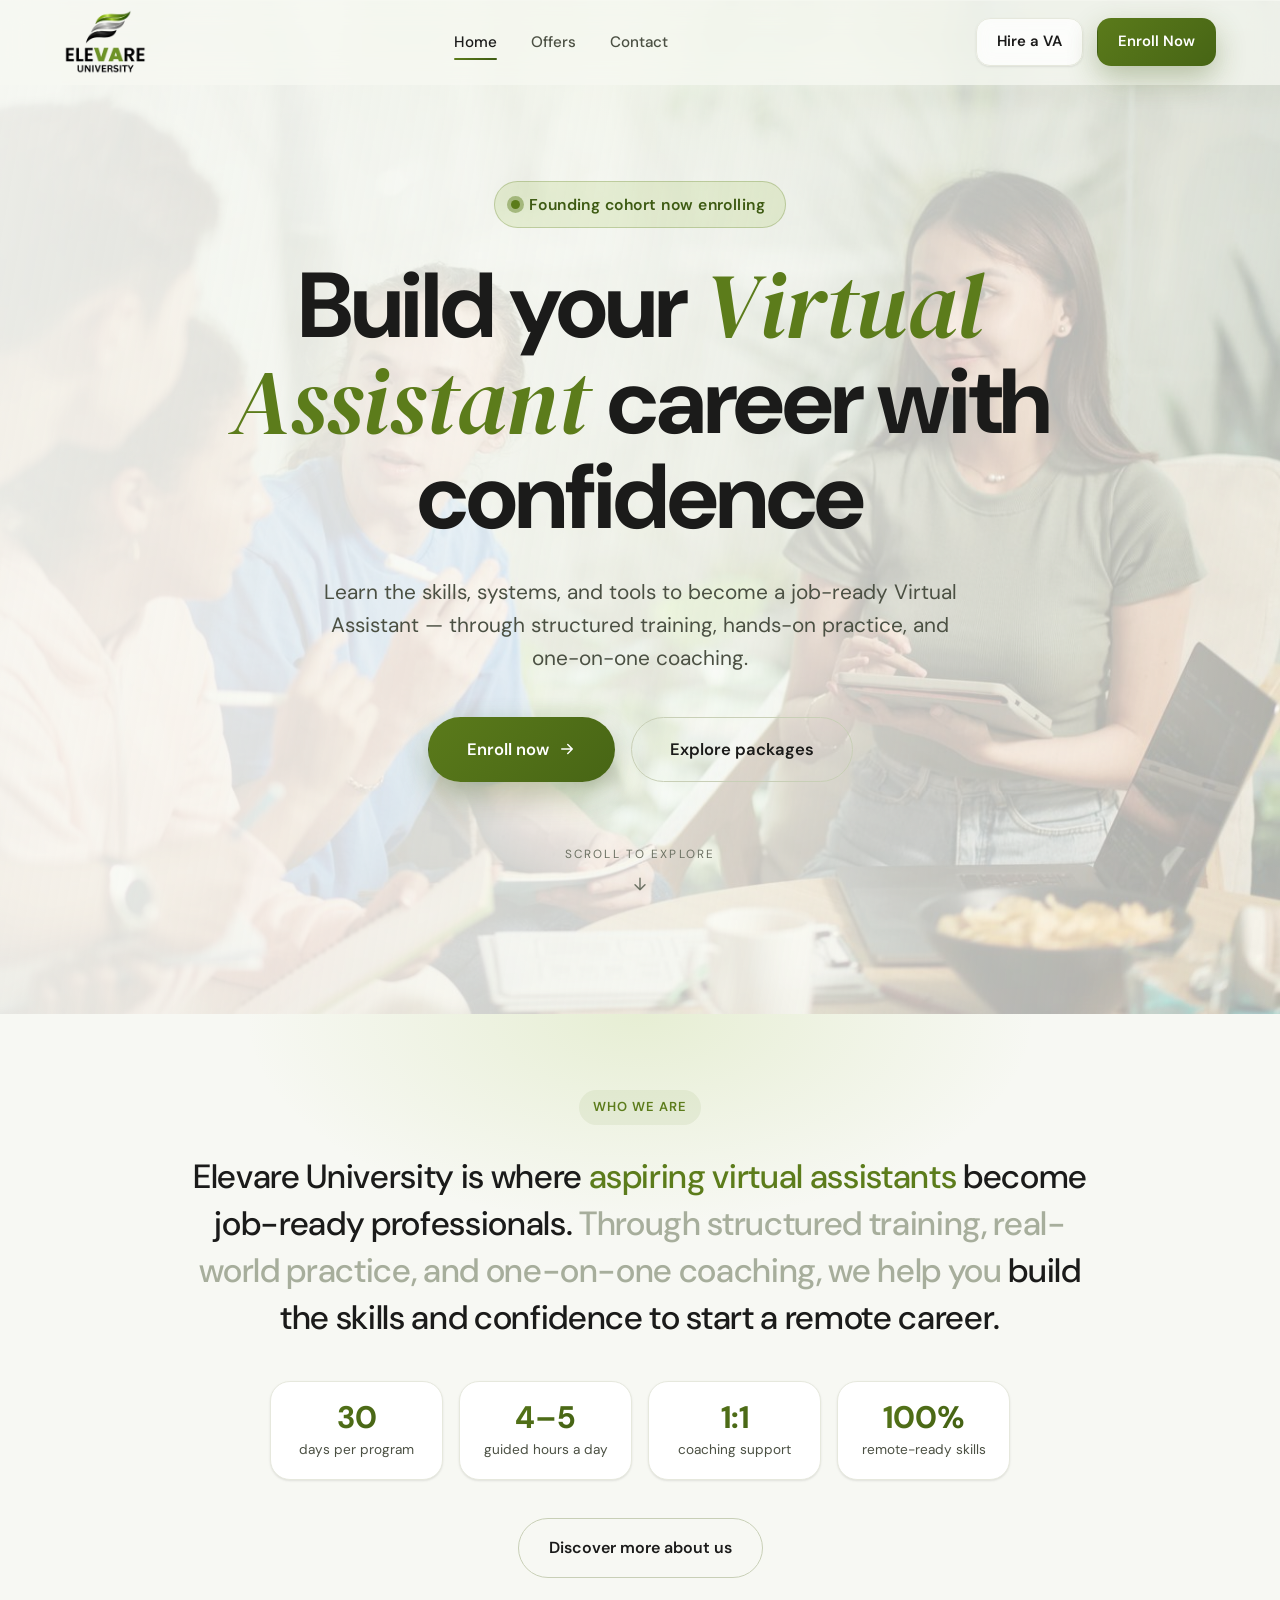
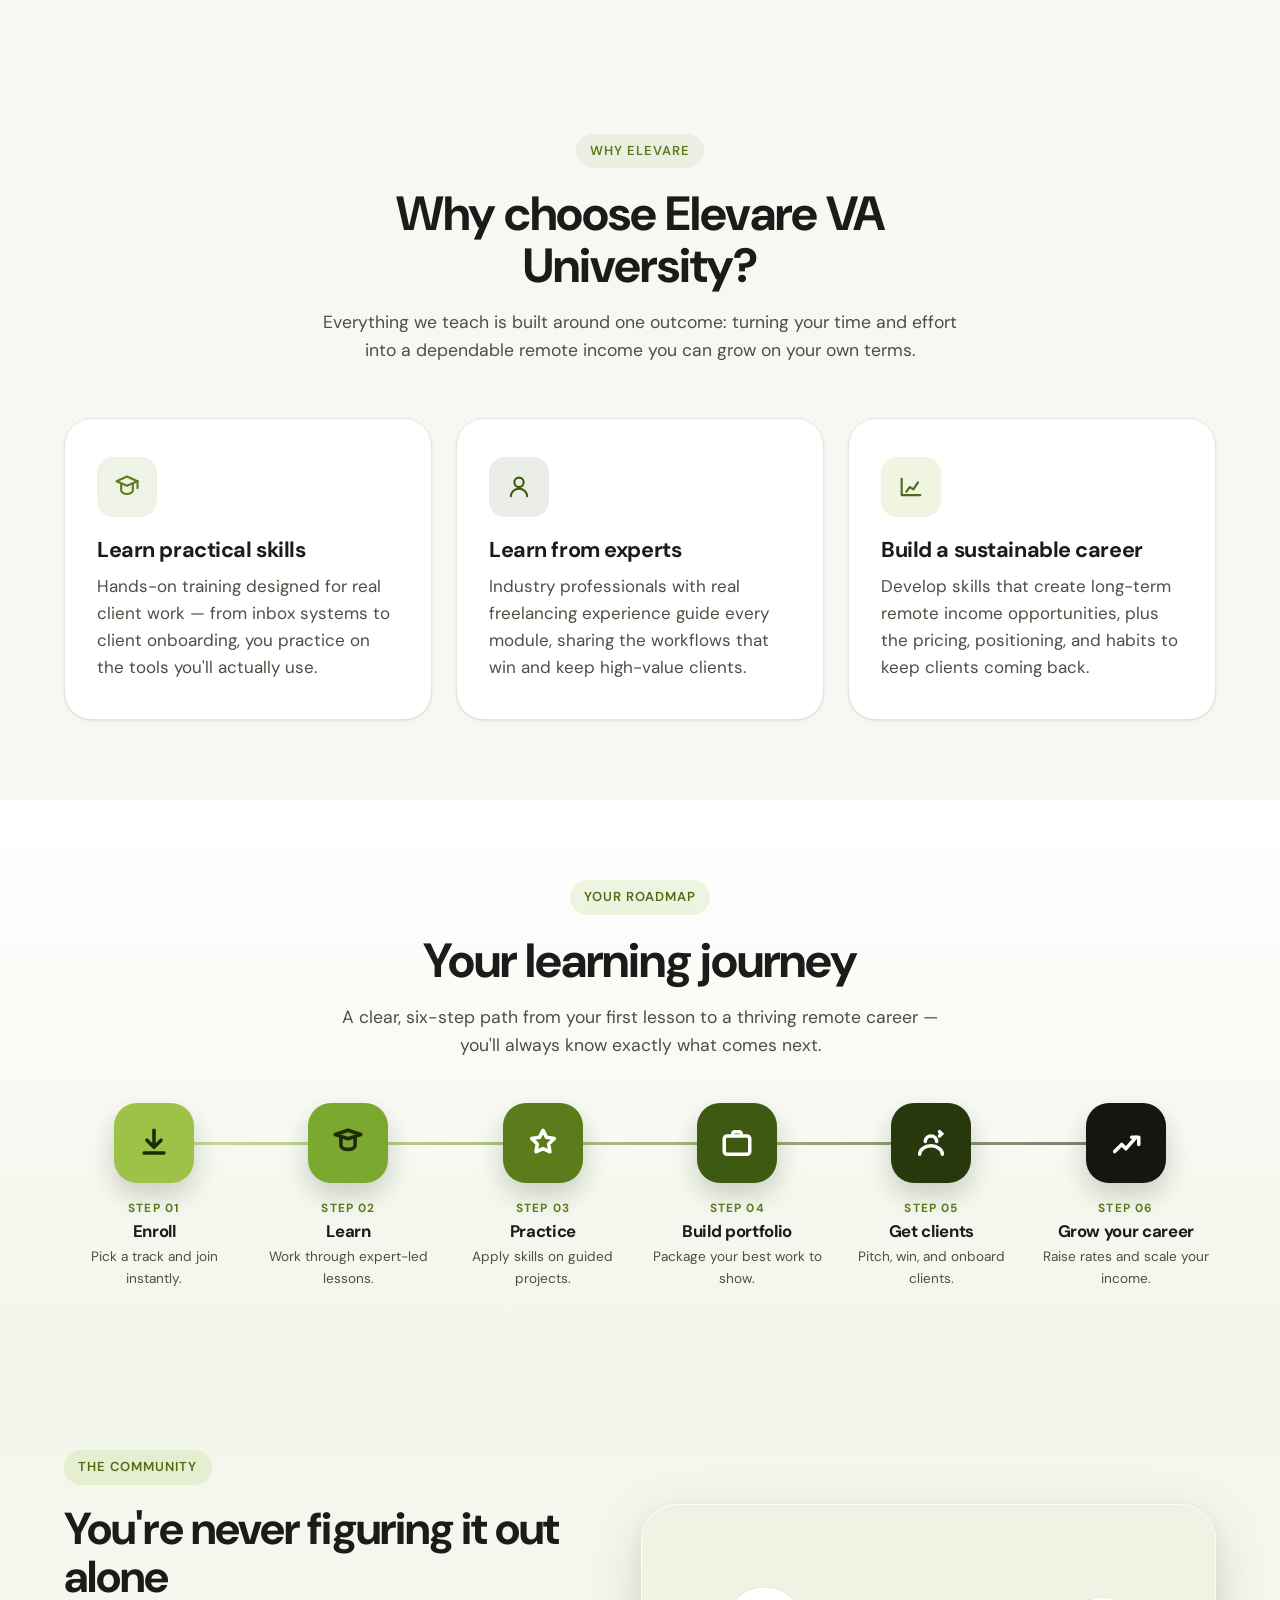
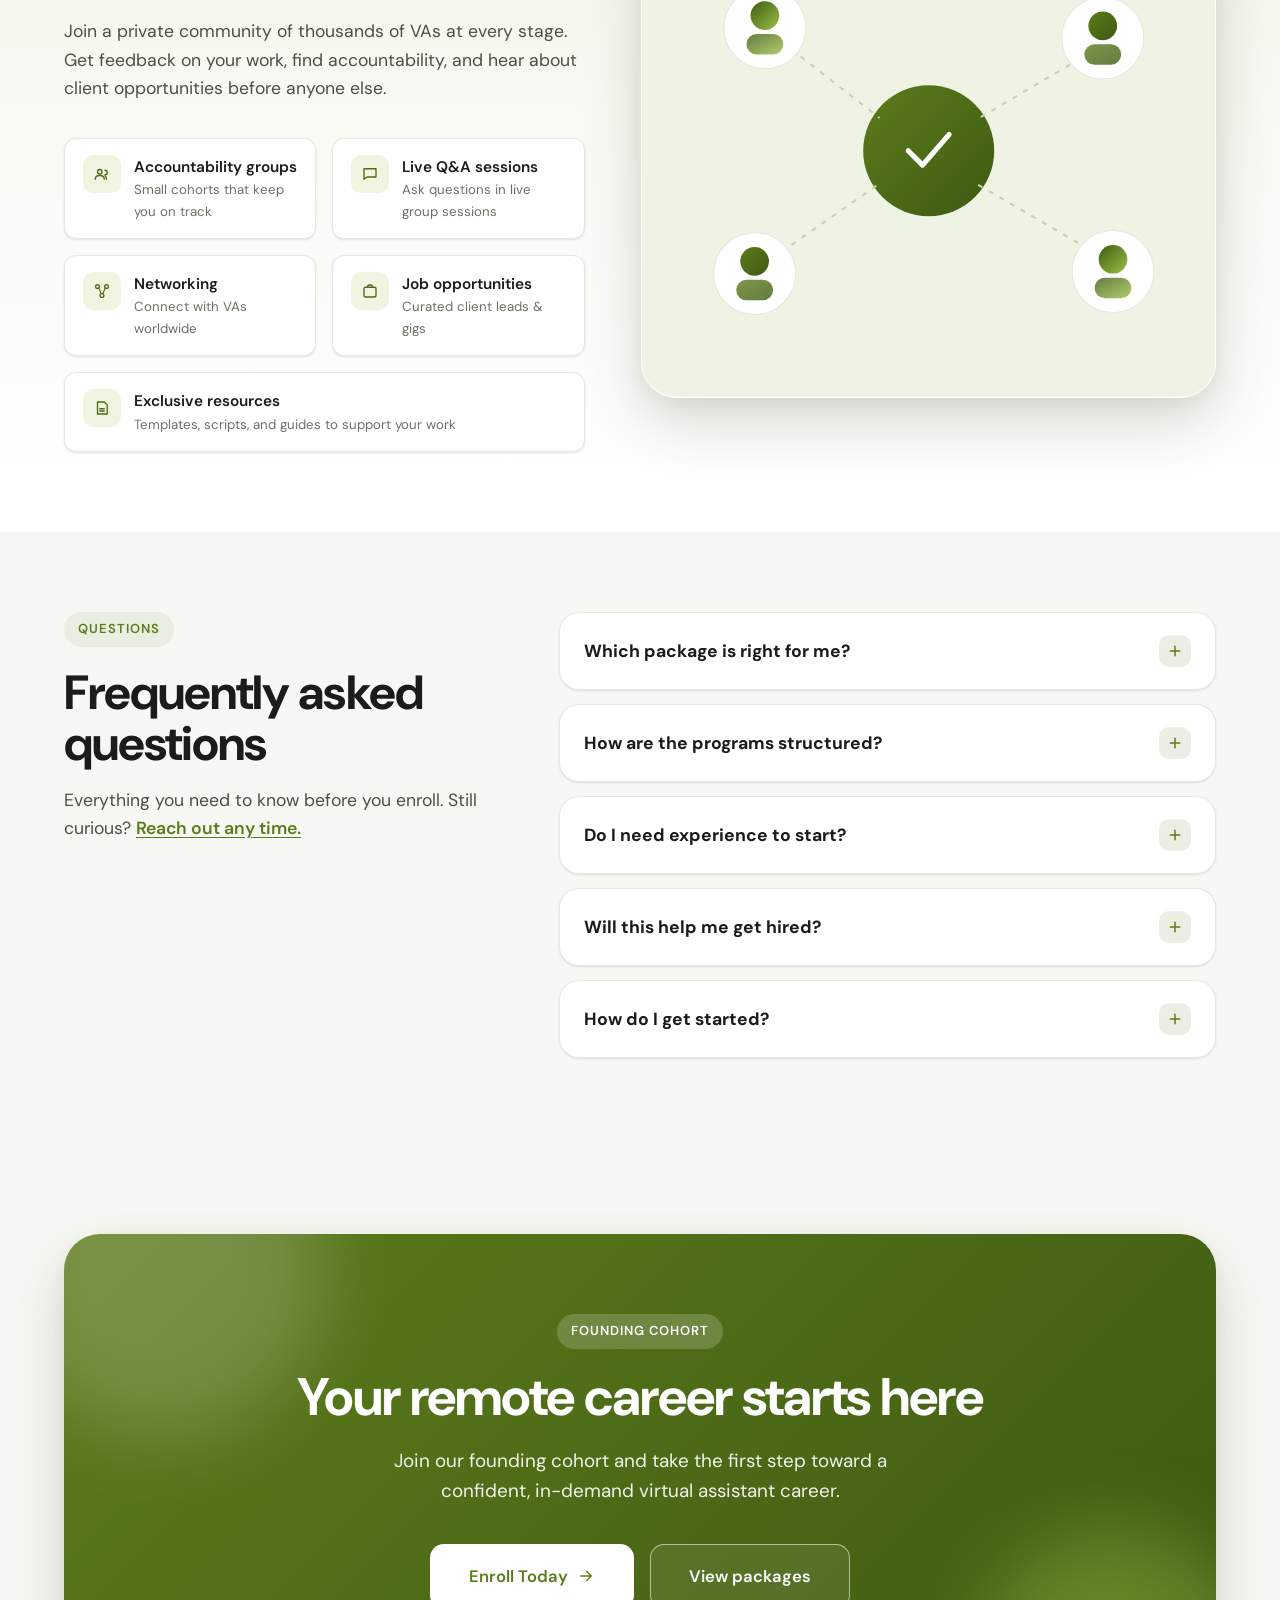
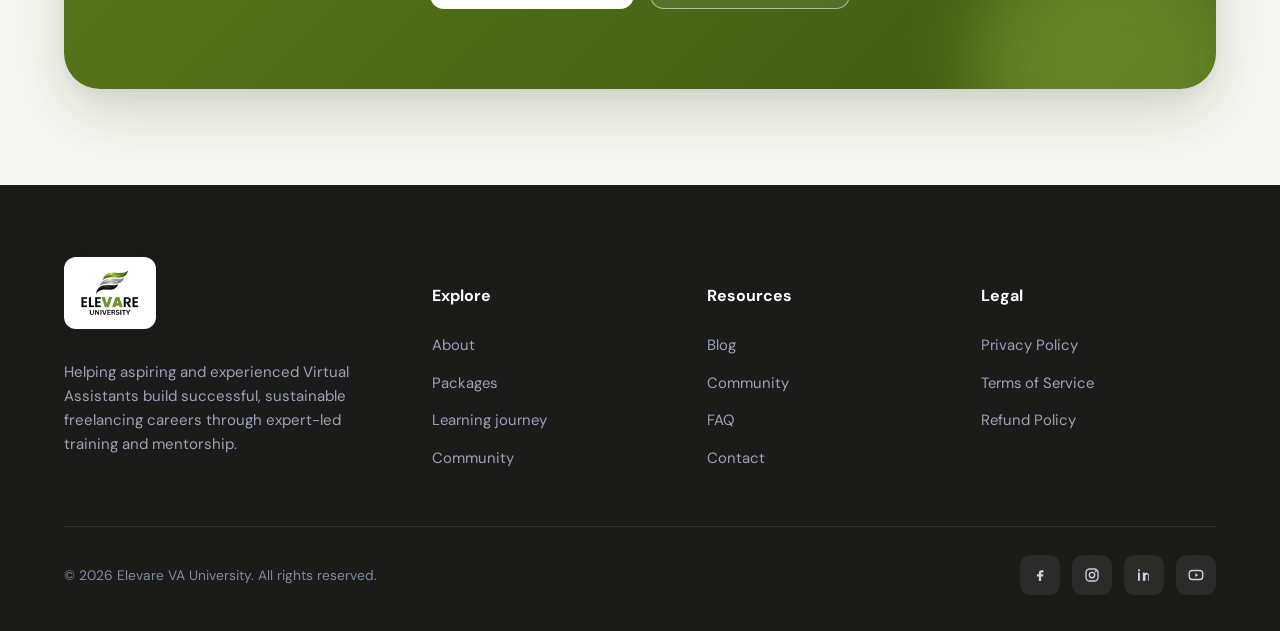
==== commit 1d9b0b8c: "Add files via upload" ====
--- a/index.html
+++ b/index.html
@@ -81,7 +81,7 @@
   img, svg { display: block; max-width: 100%; }
 
   .wrap { max-width: var(--maxw); margin: 0 auto; padding: 0 24px; }
-  .section { padding: 104px 0; position: relative; }
+  .section { padding: 80px 0; position: relative; }
 
   .eyebrow {
     display: inline-flex; align-items: center; gap: 8px;
@@ -153,7 +153,7 @@
   .nav-inner { display: flex; align-items: center; justify-content: space-between; height: 84px; }
   .brand { display: flex; align-items: center; }
   .brand-chip { display: inline-flex; align-items: center; }
-  .brand-logo { height: 48px; width: auto; display: block; }
+  .brand-logo { height: 66px; width: auto; display: block; }
   .ft-logo-chip { display: inline-flex; background: #fff; padding: 12px 16px; border-radius: var(--r-sm); box-shadow: var(--shadow-md); margin-bottom: 16px; }
   .ft-logo-chip img { height: 48px; width: auto; display: block; }
   .nav-links { display: flex; align-items: center; gap: 34px; }
@@ -184,13 +184,13 @@
       linear-gradient(100deg, rgba(247,248,243,0.88) 0%, rgba(247,248,243,0.58) 50%, rgba(247,248,243,0.20) 100%),
       radial-gradient(820px 480px at 50% -10%, rgba(157,194,71,0.18), transparent 62%);
   }
-  .hero-inner { position: relative; z-index: 2; max-width: 880px; margin: 0 auto; }
+  .hero-inner { position: relative; z-index: 2; max-width: 1000px; margin: 0 auto; }
   .hero-eyebrow {
     display: inline-block; font-size: 0.82rem; font-weight: 600; letter-spacing: 0.16em;
     text-transform: uppercase; color: var(--blue); margin-bottom: 26px;
   }
   .hero-title {
-    color: var(--ink); font-size: clamp(2.6rem, 6.4vw, 5rem); line-height: 1.04;
+    color: var(--ink); font-size: clamp(3rem, 7.2vw, 6rem); line-height: 1.03;
     letter-spacing: -0.025em; font-weight: 700;
   }
   .hero-title em {
@@ -198,10 +198,11 @@
     color: var(--blue); letter-spacing: 0; padding: 0 0.04em;
   }
   .hero-sub {
-    font-size: 1.18rem; color: var(--ink-2); max-width: 580px;
-    margin: 28px auto 38px; line-height: 1.6;
+    font-size: 1.3rem; color: var(--ink-2); max-width: 660px;
+    margin: 30px auto 42px; line-height: 1.6;
   }
   .hero-ctas { display: flex; gap: 16px; flex-wrap: wrap; justify-content: center; }
+  .hero-ctas .btn { padding: 18px 38px; font-size: 1.04rem; }
   .hero-note { margin-top: 26px; font-size: 0.88rem; color: var(--ink-3); letter-spacing: 0.02em; }
   .scroll-cue {
     margin-top: 64px; display: inline-flex; flex-direction: column; align-items: center; gap: 10px;
@@ -211,15 +212,23 @@
   @keyframes bobbing { 0%,100% { transform: translateY(0); } 50% { transform: translateY(6px); } }
 
   /* ---------- Statement (editorial intro) ---------- */
-  .statement { padding: 100px 0; text-align: center; }
+  .statement { padding: 76px 0; text-align: center; position: relative; overflow: hidden; }
+  .stmt-glow { position: absolute; inset: 0; z-index: 0; pointer-events: none; background: radial-gradient(600px 320px at 50% 0%, rgba(157,194,71,0.18), transparent 66%); }
+  .statement .wrap { position: relative; z-index: 1; }
   .big-statement {
-    max-width: 860px; margin: 0 auto; font-family: 'Garet', 'DM Sans', sans-serif;
-    font-size: clamp(1.5rem, 3vw, 2.3rem); line-height: 1.42; letter-spacing: -0.01em;
+    max-width: 900px; margin: 22px auto 0; font-family: 'Garet', 'DM Sans', sans-serif;
+    font-size: clamp(1.45rem, 2.7vw, 2.1rem); line-height: 1.4; letter-spacing: -0.01em;
     color: var(--ink); font-weight: 500;
   }
   .big-statement .muted { color: #A7AE9C; }
   .big-statement .accent { color: var(--blue); }
-  .statement .btn { margin-top: 40px; }
+  .stmt-facts { display: grid; grid-template-columns: repeat(4, 1fr); gap: 16px; max-width: 740px; margin: 40px auto 34px; }
+  .sfact { background: #fff; border: 1px solid var(--line); border-radius: var(--r-md); padding: 20px 14px; box-shadow: var(--shadow-sm); transition: transform .25s var(--ease), box-shadow .25s var(--ease); }
+  .sfact:hover { transform: translateY(-4px); box-shadow: var(--shadow-md); }
+  .sfact-n { display: block; font-family: 'Garet', 'DM Sans'; font-weight: 700; font-size: 1.95rem; line-height: 1; background: var(--grad-primary); -webkit-background-clip: text; background-clip: text; color: transparent; }
+  .sfact-l { display: block; margin-top: 8px; font-size: 0.85rem; color: var(--ink-2); line-height: 1.3; }
+  @media (max-width: 640px) { .stmt-facts { grid-template-columns: repeat(2, 1fr); } }
+  .statement .btn { margin-top: 4px; }
 
   /* ---------- Trust / stats ---------- */
   .stats-band { position: relative; z-index: 2; }
@@ -315,17 +324,21 @@
 
   /* ---------- Learning Journey ---------- */
   .journey { background: linear-gradient(180deg, #fff 0%, #F2F5E9 100%); }
-  .journey-track { margin-top: 60px; position: relative; }
+  .journey-track { margin-top: 44px; position: relative; }
   .journey-steps { display: grid; grid-template-columns: repeat(6, 1fr); gap: 14px; position: relative; }
-  .journey-line { position: absolute; top: 36px; left: 7%; right: 7%; height: 3px; background: linear-gradient(90deg, var(--blue), var(--purple), var(--teal)); border-radius: 3px; z-index: 0; opacity: 0.35; }
+  .journey-line { position: absolute; top: 39px; left: 8%; right: 8%; height: 3px; background: linear-gradient(90deg, #9DC247, #5C7C1B 55%, #15170F); border-radius: 3px; z-index: 0; opacity: 0.55; }
   .jstep { position: relative; z-index: 1; text-align: center; }
   .jstep .node {
-    width: 72px; height: 72px; border-radius: 20px; margin: 0 auto 18px;
-    display: grid; place-items: center; background: #fff; box-shadow: var(--shadow-md);
-    border: 1px solid var(--line); transition: transform 0.3s var(--ease), box-shadow 0.3s var(--ease);
-  }
-  .jstep:hover .node { transform: translateY(-6px) scale(1.04); box-shadow: var(--shadow-lg); }
-  .jstep .step-n { font-size: 0.74rem; font-weight: 700; letter-spacing: 0.1em; color: var(--purple); text-transform: uppercase; }
+    width: 80px; height: 80px; border-radius: 23px; margin: 0 auto 16px;
+    display: grid; place-items: center; box-shadow: 0 12px 26px rgba(27,40,8,0.20);
+    transition: transform 0.3s var(--ease), box-shadow 0.3s var(--ease);
+  }
+  .jstep .node svg { width: 34px; height: 34px; }
+  .jstep .node svg path, .jstep .node svg rect, .jstep .node svg circle { stroke: #fff; stroke-width: 2.5; }
+  .jstep:nth-child(1) .node svg path, .jstep:nth-child(1) .node svg rect, .jstep:nth-child(1) .node svg circle,
+  .jstep:nth-child(2) .node svg path, .jstep:nth-child(2) .node svg rect, .jstep:nth-child(2) .node svg circle { stroke: #1d2c08; }
+  .jstep:hover .node { transform: translateY(-6px) scale(1.06); box-shadow: 0 18px 34px rgba(27,40,8,0.28); }
+  .jstep .step-n { font-size: 0.74rem; font-weight: 700; letter-spacing: 0.1em; color: var(--blue); text-transform: uppercase; }
   .jstep h4 { font-size: 1.05rem; margin: 4px 0 6px; }
   .jstep p { font-size: 0.85rem; color: var(--ink-2); margin: 0; }
 
@@ -399,15 +412,24 @@
   .community-visual { border-radius: var(--r-xl); overflow: hidden; box-shadow: var(--shadow-lg); border: 1px solid rgba(255,255,255,0.8); }
 
   /* ---------- FAQ ---------- */
-  .faq-list { max-width: 800px; margin: 50px auto 0; display: flex; flex-direction: column; gap: 14px; }
-  .faq-item { background: var(--card); border: 1px solid var(--line); border-radius: var(--r-md); overflow: hidden; box-shadow: var(--shadow-sm); transition: box-shadow 0.3s, border-color 0.3s; }
-  .faq-item.open { box-shadow: var(--shadow-md); border-color: #D7E3B4; }
-  .faq-q { width: 100%; text-align: left; background: none; border: none; cursor: pointer; padding: 24px 26px; display: flex; align-items: center; justify-content: space-between; gap: 18px; font-family: 'Garet', 'DM Sans'; font-weight: 700; font-size: 1.12rem; color: var(--ink); }
+  .faq-wrap { display: grid; grid-template-columns: 0.85fr 1.25fr; gap: 48px; align-items: start; }
+  .faq-head { position: sticky; top: 108px; max-width: 420px; }
+  .faq-head h2 { font-size: clamp(2rem, 4vw, 3rem); }
+  .faq-head p { color: var(--ink-2); font-size: 1.1rem; margin-top: 16px; }
+  .faq-head p a { color: var(--blue); font-weight: 600; text-decoration: underline; text-underline-offset: 3px; }
+  .faq-list { margin: 0; display: flex; flex-direction: column; gap: 14px; }
+  .faq-item { position: relative; background: #fff; border: 1px solid var(--line); border-radius: var(--r-md); overflow: hidden; box-shadow: var(--shadow-sm); transition: box-shadow 0.3s, border-color 0.3s, transform 0.25s, background 0.35s; }
+  .faq-item:hover { transform: translateY(-2px); border-color: #C8D59A; box-shadow: var(--shadow-md); }
+  .faq-item.open { background: linear-gradient(135deg, #314616 0%, #151614 100%); border-color: transparent; box-shadow: var(--shadow-lg); }
+  .faq-q { width: 100%; text-align: left; background: none; border: none; cursor: pointer; padding: 22px 24px; display: flex; align-items: center; justify-content: space-between; gap: 18px; font-family: 'Garet', 'DM Sans'; font-weight: 700; font-size: 1.1rem; color: var(--ink); transition: color 0.3s; }
+  .faq-item.open .faq-q { color: #fff; }
   .faq-q:focus-visible { outline: 3px solid rgba(92,124,27,0.4); outline-offset: -3px; border-radius: var(--r-md); }
-  .faq-icn { flex-shrink: 0; width: 30px; height: 30px; border-radius: 9px; background: rgba(92,124,27,0.09); display: grid; place-items: center; color: var(--blue); transition: transform 0.3s var(--ease), background 0.3s; }
-  .faq-item.open .faq-icn { transform: rotate(45deg); background: var(--grad-primary); color: #fff; }
+  .faq-icn { flex-shrink: 0; width: 32px; height: 32px; border-radius: 10px; background: rgba(92,124,27,0.12); display: grid; place-items: center; color: var(--blue); transition: transform 0.3s var(--ease), background 0.3s, color 0.3s; }
+  .faq-item.open .faq-icn { transform: rotate(135deg); background: rgba(255,255,255,0.18); color: #fff; }
   .faq-a { max-height: 0; overflow: hidden; transition: max-height 0.4s var(--ease); }
-  .faq-a-inner { padding: 0 26px 24px; color: var(--ink-2); }
+  .faq-a-inner { padding: 0 24px 24px; color: var(--ink-2); transition: color 0.35s; }
+  .faq-item.open .faq-a-inner { color: rgba(255,255,255,0.82); }
+  @media (max-width: 860px) { .faq-wrap { grid-template-columns: 1fr; gap: 22px; } .faq-head { position: static; max-width: none; text-align: center; margin: 0 auto; } }
 
   /* ---------- Final CTA ---------- */
   .final-cta { padding: 96px 0; }
@@ -439,10 +461,10 @@
   /* ---------- Hero hook ---------- */
   .hero-hook {
     display: inline-flex; align-items: center; gap: 9px;
-    font-size: 0.84rem; font-weight: 600; letter-spacing: 0.03em;
+    font-size: 0.98rem; font-weight: 600; letter-spacing: 0.03em;
     color: #3D5A12; background: rgba(157,194,71,0.18);
     border: 1px solid rgba(92,124,27,0.28);
-    padding: 8px 16px 8px 13px; border-radius: 999px; margin-bottom: 26px;
+    padding: 10px 20px 10px 16px; border-radius: 999px; margin-bottom: 30px;
     transition: transform 0.25s var(--ease), box-shadow 0.25s var(--ease), background 0.25s;
   }
   .hero-hook:hover { transform: translateY(-2px); background: rgba(157,194,71,0.30); box-shadow: 0 10px 24px rgba(92,124,27,0.18); }
@@ -610,9 +632,17 @@
 
 <!-- ============ STATEMENT ============ -->
 <section class="statement">
+  <div class="stmt-glow" aria-hidden="true"></div>
   <div class="wrap">
-    <p class="big-statement reveal">Elevare University is where <span class="accent">aspiring virtual assistants</span> become job-ready professionals. <span class="muted">Through structured training, real-world practice, and one-on-one coaching, we help you</span> build the skills and confidence to start a remote career.</p>
-    <a class="btn btn-pill-outline reveal d1" href="#about">Discover more about us</a>
+    <span class="eyebrow reveal" style="display:inline-block;margin-bottom:6px;">Who we are</span>
+    <p class="big-statement reveal d1">Elevare University is where <span class="accent">aspiring virtual assistants</span> become job-ready professionals. <span class="muted">Through structured training, real-world practice, and one-on-one coaching, we help you</span> build the skills and confidence to start a remote career.</p>
+    <div class="stmt-facts reveal d2">
+      <div class="sfact"><span class="sfact-n">30</span><span class="sfact-l">days per program</span></div>
+      <div class="sfact"><span class="sfact-n">4&ndash;5</span><span class="sfact-l">guided hours a day</span></div>
+      <div class="sfact"><span class="sfact-n">1:1</span><span class="sfact-l">coaching support</span></div>
+      <div class="sfact"><span class="sfact-n">100%</span><span class="sfact-l">remote-ready skills</span></div>
+    </div>
+    <a class="btn btn-pill-outline reveal d3" href="#about">Discover more about us</a>
   </div>
 </section>
 
@@ -705,11 +735,11 @@
 
 <!-- ============ FAQ ============ -->
 <section class="section" id="faq">
-  <div class="wrap">
-    <div class="section-head center reveal">
+  <div class="wrap faq-wrap">
+    <div class="faq-head reveal">
       <span class="eyebrow">Questions</span>
       <h2>Frequently asked questions</h2>
-      <p>Everything you need to know before you enroll. Still curious? Reach out any time.</p>
+      <p>Everything you need to know before you enroll. Still curious? <a href="contact.html">Reach out any time.</a></p>
     </div>
     <div class="faq-list" id="faqList"></div>
   </div>
@@ -796,11 +826,12 @@
     {n:'Step 05', t:'Get clients', d:'Pitch, win, and onboard clients.', icn:'<svg width="28" height="28" viewBox="0 0 24 24" fill="none"><path d="M16 11a4 4 0 10-8 0M4 20c0-3.3 3.6-6 8-6s8 2.7 8 6" stroke="#3D5A12" stroke-width="2" stroke-linecap="round"/><path d="M18 4l1.5 1.5L18 7" stroke="#3D5A12" stroke-width="1.8" stroke-linecap="round"/></svg>'},
     {n:'Step 06', t:'Grow your career', d:'Raise rates and scale your income.', icn:'<svg width="28" height="28" viewBox="0 0 24 24" fill="none"><path d="M4 18l5-5 3 3 7-8" stroke="#22C55E" stroke-width="2" stroke-linecap="round" stroke-linejoin="round"/><path d="M16 8h5v5" stroke="#22C55E" stroke-width="2" stroke-linecap="round" stroke-linejoin="round"/></svg>'}
   ];
+  var jcolors = ['#9DC247', '#7BA82F', '#5C7C1B', '#3E5A12', '#26380C', '#14160F'];
   var js = document.getElementById('journeySteps');
   if (js) jsteps.forEach(function (s, n) {
     var li = document.createElement('li');
     li.className = 'jstep reveal' + (n ? ' d' + Math.min(n,3) : '');
-    li.innerHTML = '<div class="node">' + s.icn + '</div><div class="step-n">' + s.n + '</div><h4>' + s.t + '</h4><p>' + s.d + '</p>';
+    li.innerHTML = '<div class="node" style="background:' + (jcolors[n] || '#5C7C1B') + '">' + s.icn + '</div><div class="step-n">' + s.n + '</div><h4>' + s.t + '</h4><p>' + s.d + '</p>';
     js.appendChild(li);
   });
 
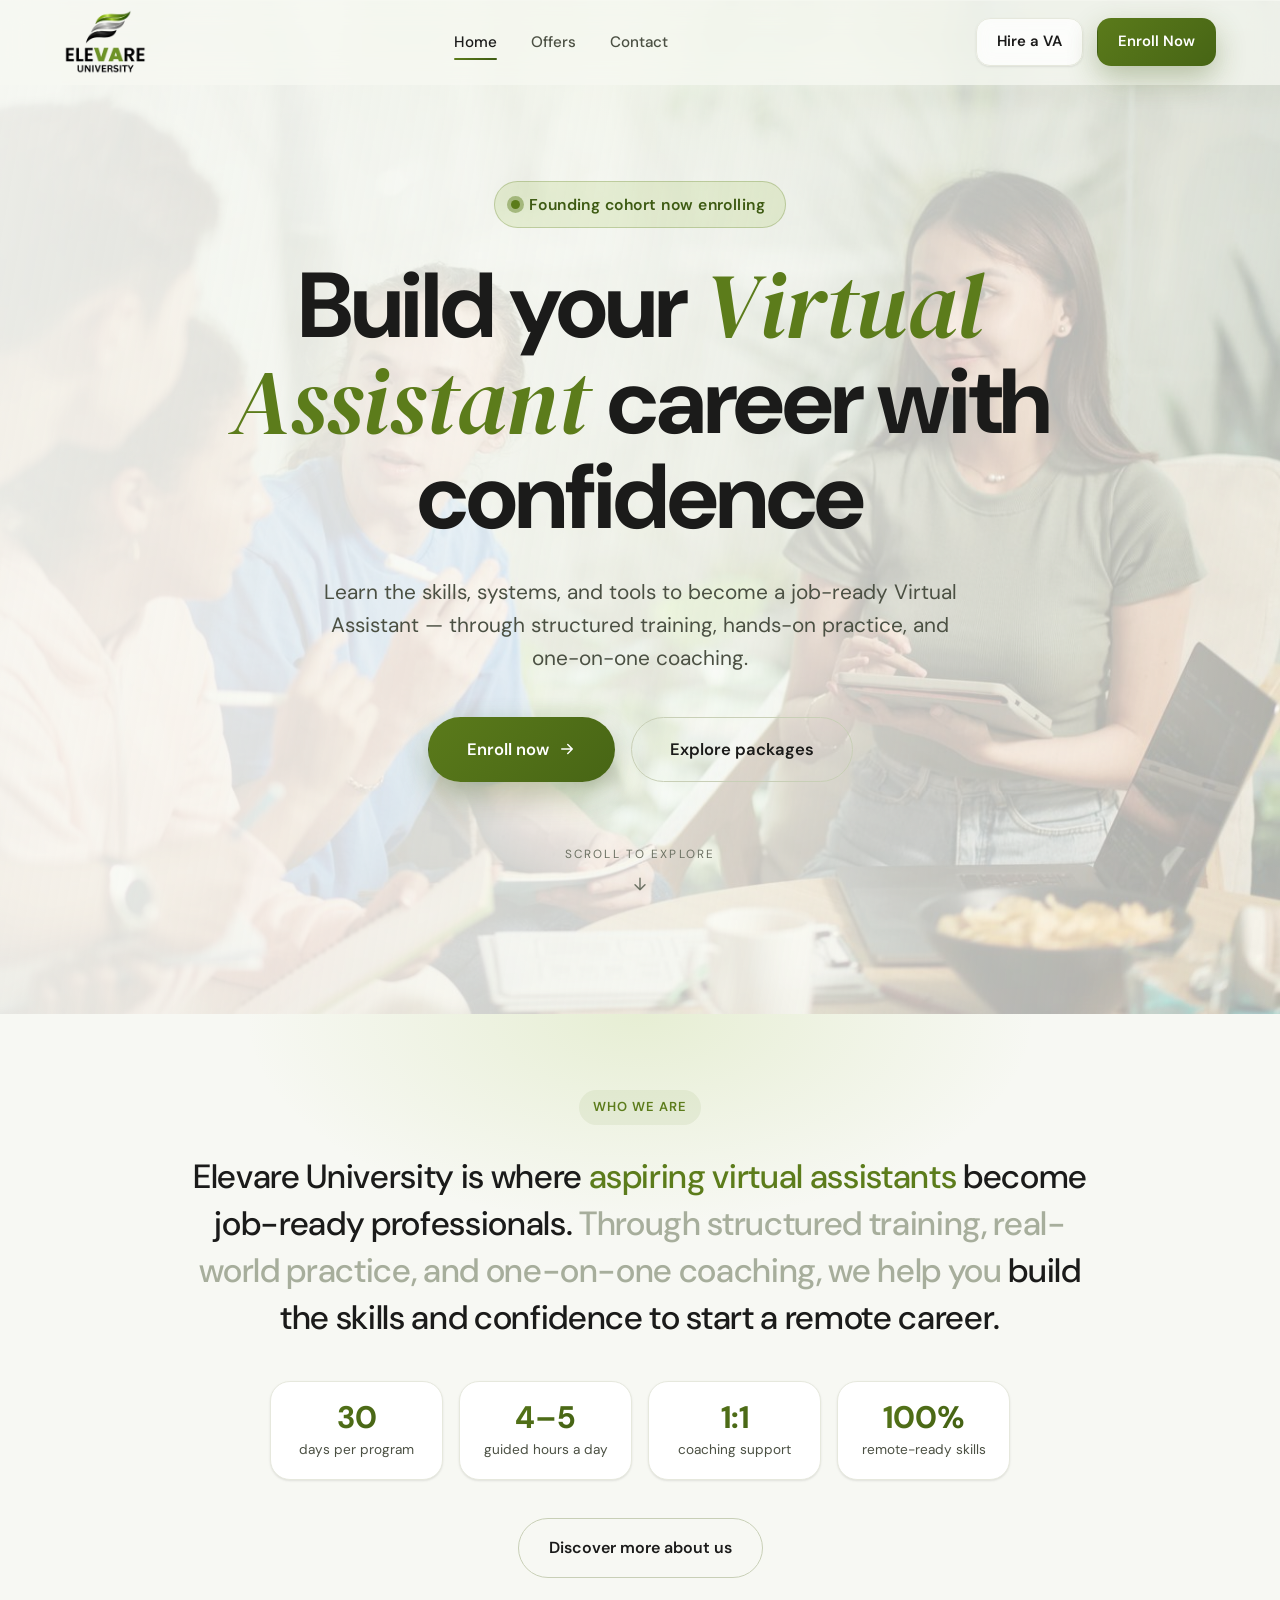
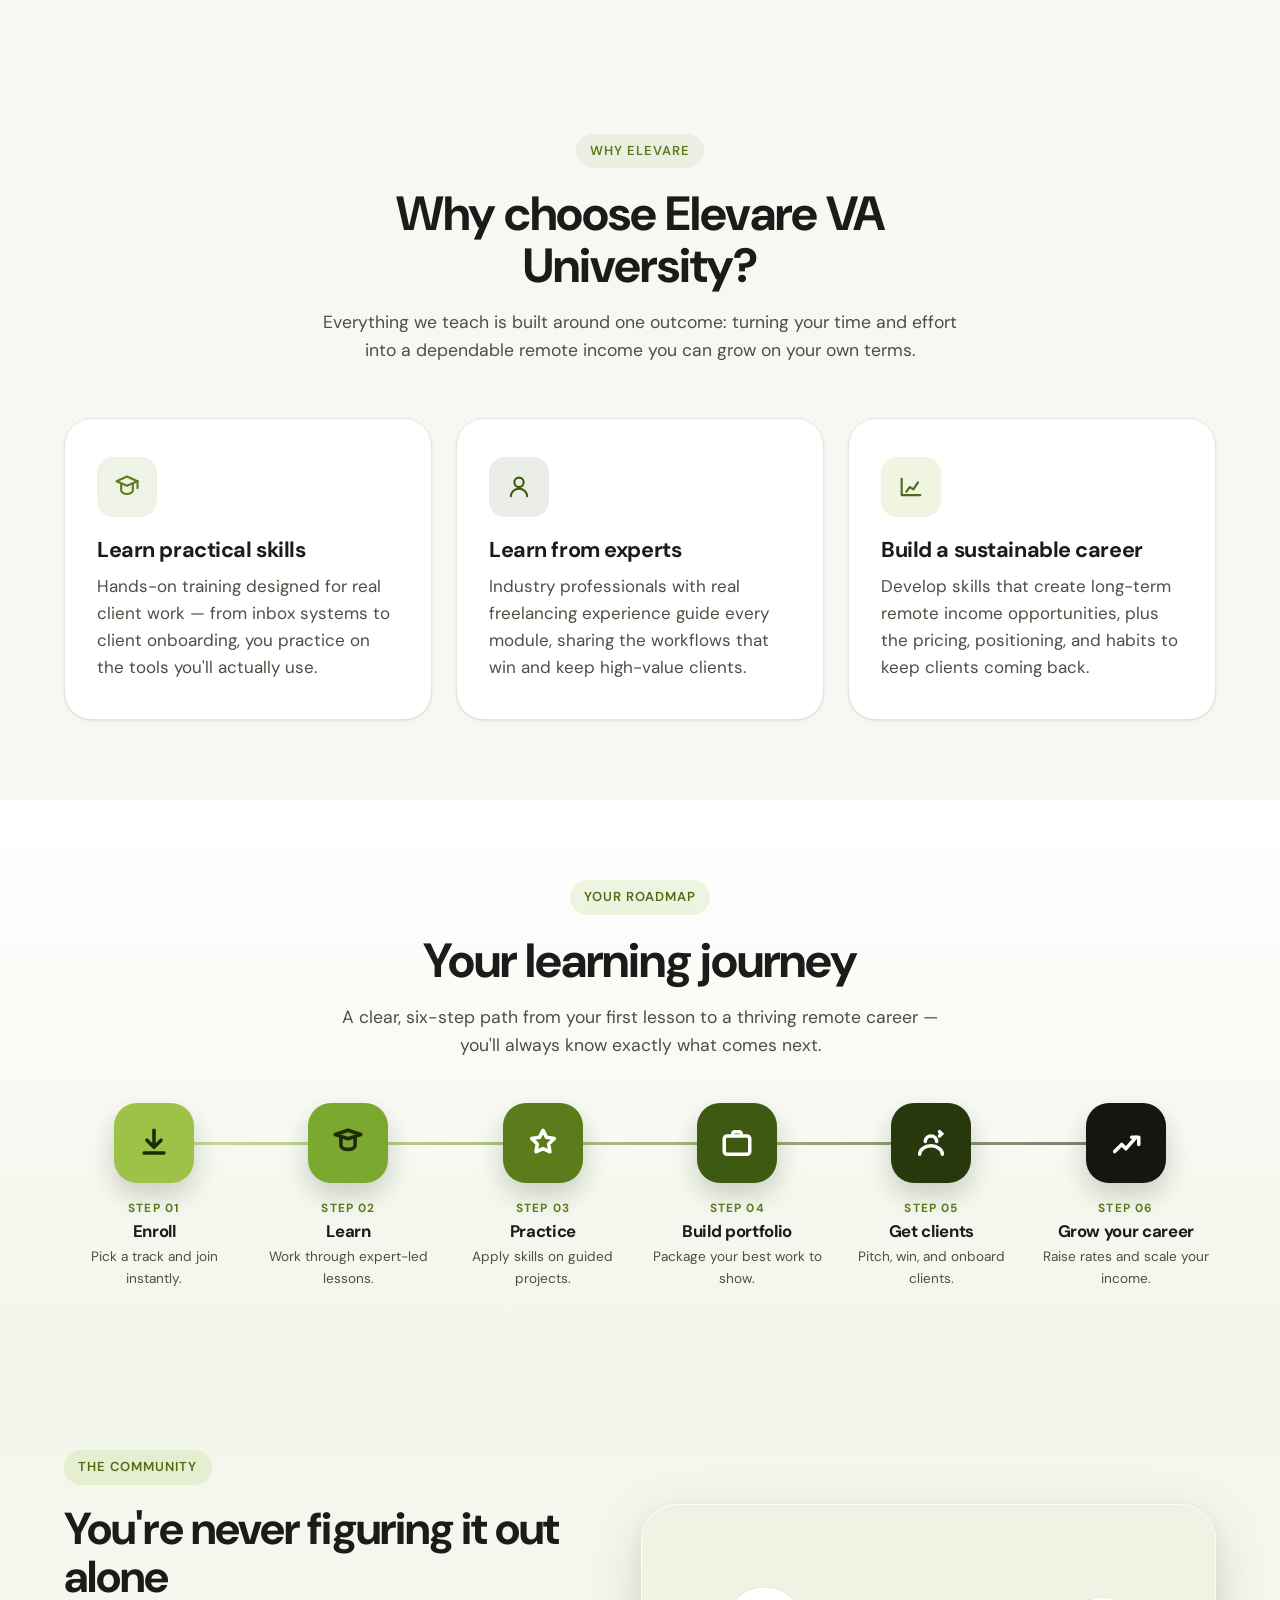
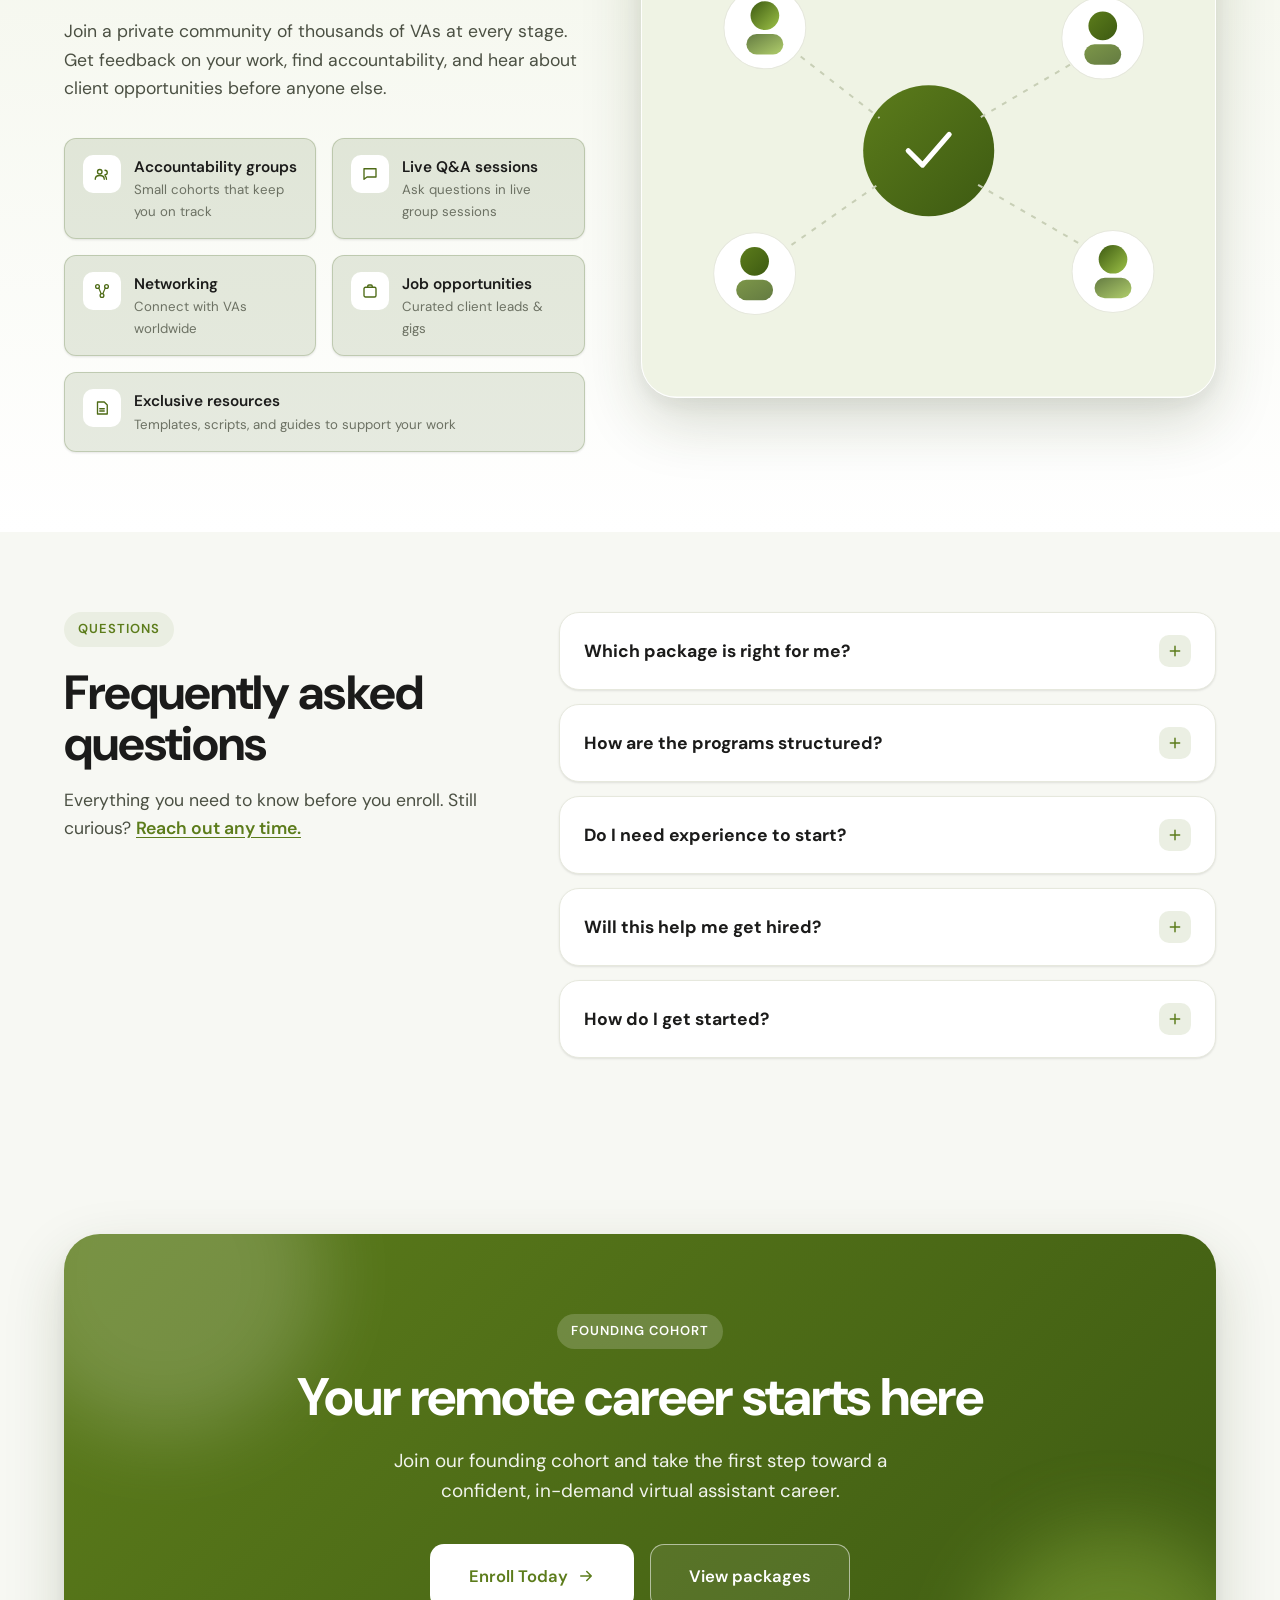
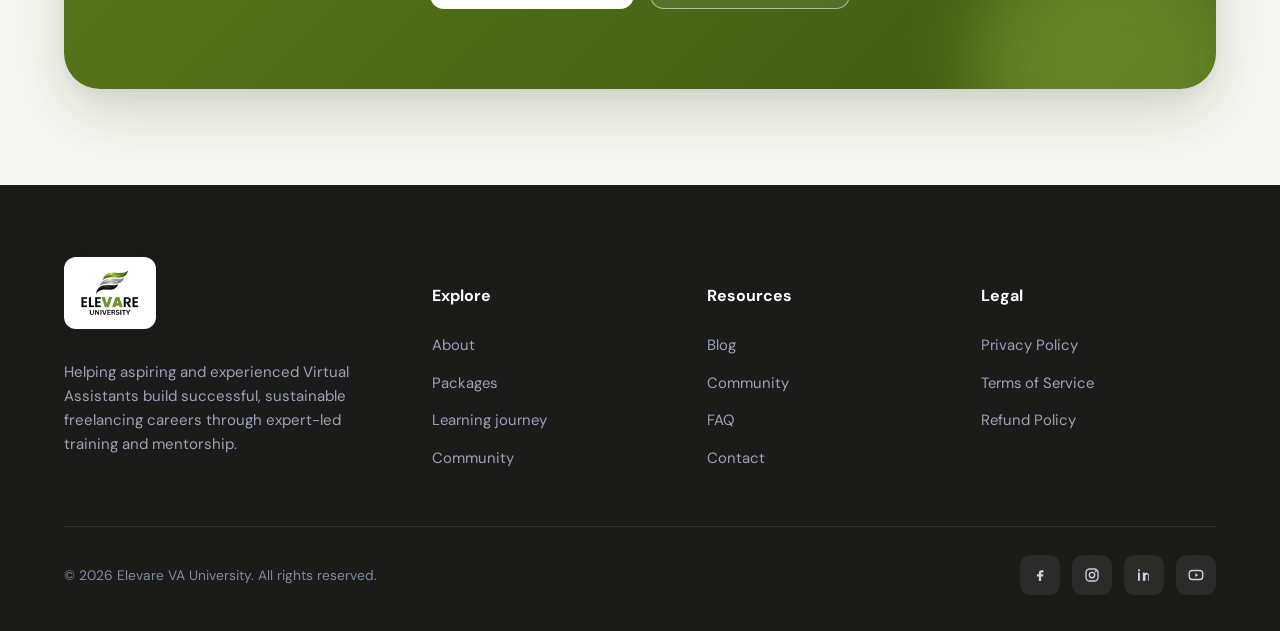
==== commit 3fc83969: "Add files via upload" ====
--- a/index.html
+++ b/index.html
@@ -10,574 +10,10 @@
 <link rel="preconnect" href="https://fonts.gstatic.com" crossorigin />
 <link href="https://fonts.googleapis.com/css2?family=DM+Sans:opsz,wght@9..40,400..700&family=DM+Serif+Display:ital@0;1&display=swap" rel="stylesheet" />
 <link href="https://fonts.cdnfonts.com/css/garet" rel="stylesheet" />
-<style>
-  :root {
-    /* Palette derived from the Elevare University logo (green / silver / charcoal) */
-    --blue: #5C7C1B;      /* primary olive-green (logo "VARE") */
-    --purple: #3D5A12;    /* deep forest green */
-    --teal: #9DC247;      /* bright lime accent (top swoosh) */
-    --bg: #F7F8F3;        /* warm light background */
-    --ink: #1B1B1A;       /* near-black (logo wordmark) */
-    --success: #22C55E;
-
-    /* Derived neutrals (warm) */
-    --ink-2: #4B5043;
-    --ink-3: #6C7163;
-    --line: #E6E8DD;
-    --card: #FFFFFF;
-    --white: #FFFFFF;
-    --silver: #B6B6B5;    /* metallic silver swoosh */
-
-    /* Gradients */
-    --grad-primary: linear-gradient(135deg, #5C7C1B 0%, #3D5A12 100%);
-    --grad-soft: linear-gradient(135deg, #3D5A12 0%, #9DC247 100%);
-    --grad-hero: radial-gradient(1200px 600px at 75% -10%, rgba(157,194,71,0.18), transparent 60%),
-                 radial-gradient(900px 500px at 10% 0%, rgba(92,124,27,0.12), transparent 55%);
-
-    /* Shadows */
-    --shadow-sm: 0 1px 2px rgba(27,27,26,0.05), 0 1px 3px rgba(27,27,26,0.06);
-    --shadow-md: 0 8px 24px rgba(45,60,15,0.10), 0 2px 6px rgba(27,27,26,0.05);
-    --shadow-lg: 0 24px 60px rgba(45,60,15,0.18), 0 6px 18px rgba(27,27,26,0.06);
-    --shadow-blue: 0 12px 30px rgba(61,90,18,0.32);
-
-    /* Radii (8px system) */
-    --r-sm: 12px;
-    --r-md: 20px;
-    --r-lg: 28px;
-    --r-xl: 36px;
-
-    --maxw: 1200px;
-    --ease: cubic-bezier(0.22, 1, 0.36, 1);
-  }
-
-  * { box-sizing: border-box; }
-  html { scroll-behavior: smooth; -webkit-text-size-adjust: 100%; }
-  @media (prefers-reduced-motion: reduce) {
-    html { scroll-behavior: auto; }
-    *, *::before, *::after { animation-duration: 0.001ms !important; transition-duration: 0.001ms !important; }
-  }
-
-  body {
-    margin: 0;
-    font-family: 'DM Sans', -apple-system, BlinkMacSystemFont, 'Segoe UI', sans-serif;
-    background: var(--bg);
-    color: var(--ink);
-    line-height: 1.6;
-    font-size: 17px;
-    -webkit-font-smoothing: antialiased;
-    overflow-x: hidden;
-  }
-
-  h1, h2, h3, h4 {
-    font-family: 'Garet', 'DM Sans', 'DM Sans', sans-serif;
-    font-weight: 700;
-    line-height: 1.08;
-    letter-spacing: -0.02em;
-    margin: 0;
-    color: var(--ink);
-  }
-
-  a { color: inherit; text-decoration: none; }
-  img, svg { display: block; max-width: 100%; }
-
-  .wrap { max-width: var(--maxw); margin: 0 auto; padding: 0 24px; }
-  .section { padding: 80px 0; position: relative; }
-
-  .eyebrow {
-    display: inline-flex; align-items: center; gap: 8px;
-    font-size: 13px; font-weight: 600; letter-spacing: 0.08em;
-    text-transform: uppercase; color: var(--blue);
-    background: rgba(92,124,27,0.08);
-    padding: 7px 14px; border-radius: 999px;
-    margin-bottom: 20px;
-  }
-  .eyebrow.teal { color: #4E6B16; background: rgba(157,194,71,0.16); }
-  .eyebrow.purple { color: var(--purple); background: rgba(61,90,18,0.10); }
-
-  .section-head { max-width: 640px; }
-  .section-head.center { margin: 0 auto; text-align: center; }
-  .section-head h2 { font-size: clamp(2rem, 4vw, 3rem); }
-  .section-head p { color: var(--ink-2); font-size: 1.1rem; margin-top: 16px; }
-
-  .gradient-text {
-    background: var(--grad-primary);
-    -webkit-background-clip: text; background-clip: text;
-    -webkit-text-fill-color: transparent; color: transparent;
-  }
-
-  /* ---------- Buttons ---------- */
-  .btn {
-    display: inline-flex; align-items: center; justify-content: center; gap: 9px;
-    font-family: 'DM Sans', sans-serif; font-weight: 600; font-size: 1rem;
-    padding: 15px 28px; border-radius: 14px; cursor: pointer;
-    border: 1px solid transparent; transition: transform 0.25s var(--ease), box-shadow 0.25s var(--ease), background 0.25s var(--ease);
-    will-change: transform;
-  }
-  .btn:focus-visible { outline: 3px solid rgba(92,124,27,0.45); outline-offset: 2px; }
-  .btn-primary {
-    color: #fff; background: var(--grad-primary);
-    background-size: 160% 160%; background-position: 0% 50%;
-    box-shadow: var(--shadow-blue);
-  }
-  .btn-primary:hover { transform: translateY(-2px); background-position: 100% 50%; box-shadow: 0 16px 38px rgba(92,124,27,0.45); }
-  .btn-ghost {
-    color: var(--ink); background: rgba(255,255,255,0.7);
-    border-color: var(--line); backdrop-filter: blur(8px); box-shadow: var(--shadow-sm);
-  }
-  .btn-ghost:hover { transform: translateY(-2px); border-color: #C8CFB6; box-shadow: var(--shadow-md); }
-  .btn-light { color: var(--blue); background: #fff; }
-  .btn-light:hover { transform: translateY(-2px); box-shadow: var(--shadow-lg); }
-  .btn-outline-light { color: #fff; border-color: rgba(255,255,255,0.55); background: rgba(255,255,255,0.08); }
-  .btn-outline-light:hover { transform: translateY(-2px); background: rgba(255,255,255,0.16); }
-  /* Pill variants (hero / statement) */
-  .btn-pill { border-radius: 999px; padding: 16px 30px; }
-  .btn-pill-light { border-radius: 999px; padding: 16px 30px; color: #1B1B1A; background: #fff; }
-  .btn-pill-light:hover { transform: translateY(-2px); box-shadow: 0 16px 38px rgba(0,0,0,0.28); }
-  .btn-pill-glass { border-radius: 999px; padding: 16px 30px; color: #fff; background: rgba(255,255,255,0.08); border-color: rgba(255,255,255,0.30); backdrop-filter: blur(8px); }
-  .btn-pill-glass:hover { transform: translateY(-2px); background: rgba(255,255,255,0.16); border-color: rgba(255,255,255,0.55); }
-  .btn-pill-outline { border-radius: 999px; padding: 16px 30px; color: var(--ink); background: transparent; border-color: #C8CFB6; }
-  .btn-pill-outline:hover { transform: translateY(-2px); border-color: var(--blue); color: var(--blue); }
-
-  /* ---------- Floating background shapes ---------- */
-  .blob { position: absolute; border-radius: 50%; filter: blur(60px); opacity: 0.5; z-index: 0; pointer-events: none; }
-
-  /* ---------- Nav ---------- */
-  header.nav {
-    position: sticky; top: 0; z-index: 100;
-    background: rgba(247,248,243,0.72);
-    backdrop-filter: saturate(160%) blur(14px);
-    border-bottom: 1px solid transparent;
-    transition: border-color 0.3s, box-shadow 0.3s, background 0.3s;
-  }
-  header.nav.scrolled { background: rgba(247,248,243,0.88); border-color: var(--line); box-shadow: 0 6px 20px rgba(27,27,26,0.05); }
-  .nav-inner { display: flex; align-items: center; justify-content: space-between; height: 84px; }
-  .brand { display: flex; align-items: center; }
-  .brand-chip { display: inline-flex; align-items: center; }
-  .brand-logo { height: 66px; width: auto; display: block; }
-  .ft-logo-chip { display: inline-flex; background: #fff; padding: 12px 16px; border-radius: var(--r-sm); box-shadow: var(--shadow-md); margin-bottom: 16px; }
-  .ft-logo-chip img { height: 48px; width: auto; display: block; }
-  .nav-links { display: flex; align-items: center; gap: 34px; }
-  .nav-links a.link { font-size: 0.95rem; font-weight: 500; color: var(--ink-2); position: relative; transition: color 0.2s; }
-  .nav-links a.link::after { content: ''; position: absolute; left: 0; bottom: -6px; height: 2px; width: 0; background: var(--grad-primary); transition: width 0.25s var(--ease); border-radius: 2px; }
-  .nav-links a.link:hover { color: var(--ink); }
-  .nav-links a.link:hover::after { width: 100%; }
-  .nav-cta { display: flex; align-items: center; gap: 14px; }
-  .nav-cta .btn { padding: 11px 20px; font-size: 0.93rem; }
-  .menu-toggle { display: none; background: none; border: 1px solid var(--line); border-radius: 11px; width: 44px; height: 44px; cursor: pointer; align-items: center; justify-content: center; color: var(--ink); }
-  header.nav.scrolled .menu-toggle { background: none; border-color: var(--line); color: var(--ink); }
-
-  /* ---------- Hero (dark, editorial) ---------- */
-  .hero {
-    position: relative; overflow: hidden; isolation: isolate;
-    margin-top: -84px; padding: 180px 0 120px;
-    background: var(--bg);
-    color: var(--ink); text-align: center;
-  }
-  .hero::before {
-    content: ''; position: absolute; inset: 0; z-index: 0;
-    background: url("[data-uri]") center right / cover no-repeat;
-    opacity: 0.4;
-  }
-  .hero::after {
-    content: ''; position: absolute; inset: 0; z-index: 1;
-    background:
-      linear-gradient(100deg, rgba(247,248,243,0.88) 0%, rgba(247,248,243,0.58) 50%, rgba(247,248,243,0.20) 100%),
-      radial-gradient(820px 480px at 50% -10%, rgba(157,194,71,0.18), transparent 62%);
-  }
-  .hero-inner { position: relative; z-index: 2; max-width: 1000px; margin: 0 auto; }
-  .hero-eyebrow {
-    display: inline-block; font-size: 0.82rem; font-weight: 600; letter-spacing: 0.16em;
-    text-transform: uppercase; color: var(--blue); margin-bottom: 26px;
-  }
-  .hero-title {
-    color: var(--ink); font-size: clamp(3rem, 7.2vw, 6rem); line-height: 1.03;
-    letter-spacing: -0.025em; font-weight: 700;
-  }
-  .hero-title em {
-    font-family: 'DM Serif Display', Georgia, serif; font-style: italic; font-weight: 400;
-    color: var(--blue); letter-spacing: 0; padding: 0 0.04em;
-  }
-  .hero-sub {
-    font-size: 1.3rem; color: var(--ink-2); max-width: 660px;
-    margin: 30px auto 42px; line-height: 1.6;
-  }
-  .hero-ctas { display: flex; gap: 16px; flex-wrap: wrap; justify-content: center; }
-  .hero-ctas .btn { padding: 18px 38px; font-size: 1.04rem; }
-  .hero-note { margin-top: 26px; font-size: 0.88rem; color: var(--ink-3); letter-spacing: 0.02em; }
-  .scroll-cue {
-    margin-top: 64px; display: inline-flex; flex-direction: column; align-items: center; gap: 10px;
-    font-size: 0.74rem; letter-spacing: 0.18em; text-transform: uppercase; color: var(--ink-3);
-  }
-  .scroll-cue svg { animation: bobbing 1.8s ease-in-out infinite; }
-  @keyframes bobbing { 0%,100% { transform: translateY(0); } 50% { transform: translateY(6px); } }
-
-  /* ---------- Statement (editorial intro) ---------- */
-  .statement { padding: 76px 0; text-align: center; position: relative; overflow: hidden; }
-  .stmt-glow { position: absolute; inset: 0; z-index: 0; pointer-events: none; background: radial-gradient(600px 320px at 50% 0%, rgba(157,194,71,0.18), transparent 66%); }
-  .statement .wrap { position: relative; z-index: 1; }
-  .big-statement {
-    max-width: 900px; margin: 22px auto 0; font-family: 'Garet', 'DM Sans', sans-serif;
-    font-size: clamp(1.45rem, 2.7vw, 2.1rem); line-height: 1.4; letter-spacing: -0.01em;
-    color: var(--ink); font-weight: 500;
-  }
-  .big-statement .muted { color: #A7AE9C; }
-  .big-statement .accent { color: var(--blue); }
-  .stmt-facts { display: grid; grid-template-columns: repeat(4, 1fr); gap: 16px; max-width: 740px; margin: 40px auto 34px; }
-  .sfact { background: #fff; border: 1px solid var(--line); border-radius: var(--r-md); padding: 20px 14px; box-shadow: var(--shadow-sm); transition: transform .25s var(--ease), box-shadow .25s var(--ease); }
-  .sfact:hover { transform: translateY(-4px); box-shadow: var(--shadow-md); }
-  .sfact-n { display: block; font-family: 'Garet', 'DM Sans'; font-weight: 700; font-size: 1.95rem; line-height: 1; background: var(--grad-primary); -webkit-background-clip: text; background-clip: text; color: transparent; }
-  .sfact-l { display: block; margin-top: 8px; font-size: 0.85rem; color: var(--ink-2); line-height: 1.3; }
-  @media (max-width: 640px) { .stmt-facts { grid-template-columns: repeat(2, 1fr); } }
-  .statement .btn { margin-top: 4px; }
-
-  /* ---------- Trust / stats ---------- */
-  .stats-band { position: relative; z-index: 2; }
-  .stats-grid { display: grid; grid-template-columns: repeat(4, 1fr); gap: 20px; }
-  .stat {
-    background: var(--card); border: 1px solid var(--line); border-radius: var(--r-md);
-    padding: 30px 26px; box-shadow: var(--shadow-sm); transition: transform 0.3s var(--ease), box-shadow 0.3s var(--ease);
-  }
-  .stat:hover { transform: translateY(-4px); box-shadow: var(--shadow-md); }
-  .stat .num { font-family: 'Garet', 'DM Sans'; font-weight: 800; font-size: 2.6rem; line-height: 1; }
-  .stat .lbl { color: var(--ink-2); margin-top: 8px; font-weight: 500; }
-  .trust-logos { display: flex; flex-wrap: wrap; align-items: center; justify-content: center; gap: 16px; margin-top: 46px; }
-  .trust-pill {
-    display: inline-flex; align-items: center; gap: 9px;
-    border: 1px solid var(--line); background: #fff; border-radius: 999px;
-    padding: 11px 20px; font-weight: 600; font-size: 0.92rem; color: var(--ink-2);
-    box-shadow: var(--shadow-sm);
-  }
-
-  /* ---------- About / features ---------- */
-  .feature-grid { display: grid; grid-template-columns: repeat(3, 1fr); gap: 24px; margin-top: 54px; }
-  .feature-card {
-    background: var(--card); border: 1px solid var(--line); border-radius: var(--r-lg);
-    padding: 38px 32px; box-shadow: var(--shadow-sm);
-    transition: transform 0.35s var(--ease), box-shadow 0.35s var(--ease), border-color 0.35s;
-    position: relative; overflow: hidden;
-  }
-  .feature-card::before { content: ''; position: absolute; inset: 0; background: var(--grad-soft); opacity: 0; transition: opacity 0.35s; }
-  .feature-card:hover { transform: translateY(-8px); box-shadow: var(--shadow-lg); border-color: transparent; }
-  .feature-icn {
-    width: 60px; height: 60px; border-radius: 16px; display: grid; place-items: center;
-    background: rgba(92,124,27,0.10); margin-bottom: 22px; transition: transform 0.35s var(--ease);
-  }
-  .feature-card:hover .feature-icn { transform: scale(1.06) rotate(-3deg); }
-  .feature-card h3 { font-size: 1.35rem; margin-bottom: 10px; }
-  .feature-card p { color: var(--ink-2); margin: 0; }
-
-  /* ---------- Courses ---------- */
-  .course-grid { display: grid; grid-template-columns: repeat(4, 1fr); gap: 22px; margin-top: 54px; }
-  .course-card {
-    background: var(--card); border: 1px solid var(--line); border-radius: var(--r-md);
-    padding: 26px 24px; box-shadow: var(--shadow-sm); display: flex; flex-direction: column;
-    transition: transform 0.32s var(--ease), box-shadow 0.32s var(--ease), border-color 0.32s;
-  }
-  .course-card:hover { transform: translateY(-6px); box-shadow: var(--shadow-lg); border-color: #D7E3B4; }
-  .course-icn { width: 52px; height: 52px; border-radius: 14px; display: grid; place-items: center; margin-bottom: 18px; }
-  .course-card h3 { font-size: 1.16rem; margin-bottom: 8px; }
-  .course-card .desc { color: var(--ink-2); font-size: 0.94rem; flex: 1; }
-  .course-tags { display: flex; gap: 8px; margin: 18px 0 16px; flex-wrap: wrap; }
-  .tag { display: inline-flex; align-items: center; gap: 6px; font-size: 0.78rem; font-weight: 600; padding: 6px 11px; border-radius: 999px; background: var(--bg); color: var(--ink-2); border: 1px solid var(--line); }
-  .tag.lvl-beg { color: #4E6B16; background: rgba(157,194,71,0.13); border-color: transparent; }
-  .tag.lvl-int { color: var(--blue); background: rgba(92,124,27,0.09); border-color: transparent; }
-  .tag.lvl-adv { color: var(--purple); background: rgba(61,90,18,0.10); border-color: transparent; }
-  .course-card .learn { display: inline-flex; align-items: center; gap: 7px; font-weight: 600; color: var(--blue); font-size: 0.94rem; transition: gap 0.25s var(--ease); }
-  .course-card .learn:hover { gap: 12px; }
-
-  /* ---------- Packages ---------- */
-  .pkg-grid { display: grid; grid-template-columns: repeat(3, 1fr); gap: 24px; margin-top: 54px; align-items: start; }
-  .pkg-card {
-    background: var(--card); border: 1px solid var(--line); border-radius: var(--r-lg);
-    padding: 34px 30px; box-shadow: var(--shadow-sm); display: flex; flex-direction: column;
-    position: relative; transition: transform 0.35s var(--ease), box-shadow 0.35s var(--ease), border-color 0.35s;
-  }
-  .pkg-card:hover { transform: translateY(-8px); box-shadow: var(--shadow-lg); border-color: #D7E3B4; }
-  .pkg-card.featured { border-color: transparent; background: linear-gradient(180deg, #15190F, #0E120B); box-shadow: var(--shadow-lg); }
-  .pkg-card.featured:hover { border-color: transparent; }
-  .pkg-card.featured .pkg-name { color: #fff; }
-  .pkg-card.featured .pkg-desc { color: rgba(255,255,255,0.72); }
-  .pkg-card.featured .pkg-incl li { color: rgba(255,255,255,0.92); }
-  .pkg-card.featured .pkg-meta { color: rgba(255,255,255,0.6); border-top-color: rgba(255,255,255,0.16); }
-  .pkg-tag {
-    position: absolute; top: 18px; right: 18px; font-size: 0.7rem; font-weight: 700;
-    letter-spacing: 0.06em; text-transform: uppercase; color: #0E120B; background: var(--teal);
-    padding: 6px 12px; border-radius: 999px;
-  }
-  .pkg-icn { width: 54px; height: 54px; border-radius: 15px; display: grid; place-items: center; margin-bottom: 18px; }
-  .pkg-name { font-family: 'Garet', 'DM Sans', sans-serif; font-weight: 700; font-size: 1.4rem; color: var(--ink); letter-spacing: -0.01em; }
-  .pkg-desc { color: var(--ink-2); margin: 8px 0 20px; font-size: 0.96rem; }
-  .pkg-incl { list-style: none; padding: 0; margin: 0 0 22px; display: grid; gap: 11px; }
-  .pkg-incl.two { grid-template-columns: 1fr 1fr; gap: 11px 16px; }
-  .pkg-incl li { display: flex; align-items: flex-start; gap: 9px; font-size: 0.91rem; color: var(--ink); line-height: 1.35; }
-  .pkg-incl li svg { flex-shrink: 0; margin-top: 1px; }
-  .pkg-meta { margin-top: auto; padding-top: 18px; border-top: 1px solid var(--line); font-size: 0.84rem; color: var(--ink-3); display: flex; align-items: center; gap: 8px; }
-  .pkg-meta svg { flex-shrink: 0; }
-  .pkg-card .btn { margin-top: 18px; width: 100%; }
-  .pkg-note {
-    max-width: 760px; margin: 40px auto 0; text-align: center;
-    background: rgba(157,194,71,0.14); border: 1px solid rgba(157,194,71,0.32);
-    border-radius: var(--r-md); padding: 20px 26px; color: var(--ink-2); font-size: 0.96rem;
-  }
-  @media (max-width: 1024px) { .pkg-grid { grid-template-columns: 1fr; max-width: 560px; margin-left: auto; margin-right: auto; } }
-  @media (max-width: 460px) { .pkg-incl.two { grid-template-columns: 1fr; } }
-
-  /* ---------- Learning Journey ---------- */
-  .journey { background: linear-gradient(180deg, #fff 0%, #F2F5E9 100%); }
-  .journey-track { margin-top: 44px; position: relative; }
-  .journey-steps { display: grid; grid-template-columns: repeat(6, 1fr); gap: 14px; position: relative; }
-  .journey-line { position: absolute; top: 39px; left: 8%; right: 8%; height: 3px; background: linear-gradient(90deg, #9DC247, #5C7C1B 55%, #15170F); border-radius: 3px; z-index: 0; opacity: 0.55; }
-  .jstep { position: relative; z-index: 1; text-align: center; }
-  .jstep .node {
-    width: 80px; height: 80px; border-radius: 23px; margin: 0 auto 16px;
-    display: grid; place-items: center; box-shadow: 0 12px 26px rgba(27,40,8,0.20);
-    transition: transform 0.3s var(--ease), box-shadow 0.3s var(--ease);
-  }
-  .jstep .node svg { width: 34px; height: 34px; }
-  .jstep .node svg path, .jstep .node svg rect, .jstep .node svg circle { stroke: #fff; stroke-width: 2.5; }
-  .jstep:nth-child(1) .node svg path, .jstep:nth-child(1) .node svg rect, .jstep:nth-child(1) .node svg circle,
-  .jstep:nth-child(2) .node svg path, .jstep:nth-child(2) .node svg rect, .jstep:nth-child(2) .node svg circle { stroke: #1d2c08; }
-  .jstep:hover .node { transform: translateY(-6px) scale(1.06); box-shadow: 0 18px 34px rgba(27,40,8,0.28); }
-  .jstep .step-n { font-size: 0.74rem; font-weight: 700; letter-spacing: 0.1em; color: var(--blue); text-transform: uppercase; }
-  .jstep h4 { font-size: 1.05rem; margin: 4px 0 6px; }
-  .jstep p { font-size: 0.85rem; color: var(--ink-2); margin: 0; }
-
-  /* ---------- Testimonials ---------- */
-  .testimonials { background:
-      radial-gradient(800px 400px at 90% 0%, rgba(61,90,18,0.10), transparent 60%),
-      radial-gradient(700px 380px at 0% 100%, rgba(157,194,71,0.10), transparent 60%),
-      var(--bg);
-  }
-  .carousel { margin-top: 50px; position: relative; }
-  .carousel-viewport { overflow: hidden; border-radius: var(--r-lg); }
-  .carousel-track { display: flex; transition: transform 0.6s var(--ease); }
-  .tcard { min-width: 100%; padding: 4px; }
-  .tcard-inner {
-    display: grid; grid-template-columns: repeat(3, 1fr); gap: 22px;
-  }
-  .quote {
-    background: var(--card); border: 1px solid var(--line); border-radius: var(--r-md);
-    padding: 30px 28px; box-shadow: var(--shadow-sm); display: flex; flex-direction: column; gap: 16px;
-  }
-  .quote .stars { gap: 3px; }
-  .quote blockquote { margin: 0; color: var(--ink); font-size: 1.02rem; line-height: 1.65; flex: 1; }
-  .quote .who { display: flex; align-items: center; gap: 13px; }
-  .quote .who img { width: 50px; height: 50px; border-radius: 50%; box-shadow: var(--shadow-sm); }
-  .quote .who .nm { font-weight: 700; font-family: 'Garet', 'DM Sans'; }
-  .quote .who .rl { font-size: 0.85rem; color: var(--ink-3); }
-  .carousel-ctrls { display: flex; align-items: center; justify-content: center; gap: 18px; margin-top: 30px; }
-  .car-btn { width: 48px; height: 48px; border-radius: 50%; border: 1px solid var(--line); background: #fff; cursor: pointer; display: grid; place-items: center; box-shadow: var(--shadow-sm); transition: transform 0.25s, box-shadow 0.25s, background 0.25s; color: var(--ink); }
-  .car-btn:hover { transform: translateY(-2px); box-shadow: var(--shadow-md); background: var(--bg); }
-  .car-dots { display: flex; gap: 9px; }
-  .car-dots button { width: 9px; height: 9px; border-radius: 999px; border: none; background: #C8CFB6; cursor: pointer; transition: width 0.3s, background 0.3s; }
-  .car-dots button.active { width: 28px; background: var(--grad-primary); }
-
-  /* ---------- Mentors ---------- */
-  .mentor-grid { display: grid; grid-template-columns: repeat(4, 1fr); gap: 22px; margin-top: 54px; }
-  .mentor {
-    position: relative; border-radius: var(--r-md); overflow: hidden;
-    background: var(--card); border: 1px solid var(--line); box-shadow: var(--shadow-sm);
-    transition: transform 0.32s var(--ease), box-shadow 0.32s var(--ease);
-  }
-  .mentor:hover { transform: translateY(-6px); box-shadow: var(--shadow-lg); }
-  .mentor .photo { aspect-ratio: 1/1; background: var(--grad-soft); }
-  .mentor .photo img { width: 100%; height: 100%; object-fit: cover; }
-  .mentor .info { padding: 20px 22px 22px; }
-  .mentor .info .nm { font-family: 'Garet', 'DM Sans'; font-weight: 700; font-size: 1.12rem; }
-  .mentor .info .ps { color: var(--blue); font-size: 0.88rem; font-weight: 600; }
-  .mentor .info .sp { color: var(--ink-3); font-size: 0.85rem; margin-top: 4px; }
-  .mentor .socials { display: flex; gap: 10px; margin-top: 14px; }
-  .mentor .socials a { width: 32px; height: 32px; border-radius: 9px; background: var(--bg); display: grid; place-items: center; color: var(--ink-2); transition: background 0.2s, color 0.2s, transform 0.2s; }
-  .mentor .socials a:hover { background: var(--grad-primary); color: #fff; transform: translateY(-2px); }
-  .mentor .bio {
-    position: absolute; inset: 0; padding: 26px; color: #fff;
-    background: linear-gradient(160deg, rgba(92,124,27,0.95), rgba(61,90,18,0.96));
-    display: flex; flex-direction: column; justify-content: center; gap: 10px;
-    opacity: 0; transform: translateY(12px); transition: opacity 0.35s var(--ease), transform 0.35s var(--ease);
-    pointer-events: none;
-  }
-  .mentor:hover .bio, .mentor:focus-within .bio { opacity: 1; transform: translateY(0); }
-  .mentor .bio .nm { font-family: 'Garet', 'DM Sans'; font-weight: 700; font-size: 1.2rem; }
-  .mentor .bio p { font-size: 0.92rem; line-height: 1.6; margin: 0; color: rgba(255,255,255,0.95); }
-
-  /* ---------- Community ---------- */
-  .community { background: linear-gradient(180deg, #F2F5E9 0%, #fff 100%); }
-  .community-grid { display: grid; grid-template-columns: 0.95fr 1.05fr; gap: 56px; align-items: center; }
-  .comm-features { display: grid; grid-template-columns: 1fr 1fr; gap: 16px; margin-top: 36px; }
-  .comm-feature { display: flex; gap: 13px; align-items: flex-start; background: #fff; border: 1px solid var(--line); border-radius: var(--r-sm); padding: 16px 18px; box-shadow: var(--shadow-sm); transition: transform 0.25s var(--ease); }
-  .comm-feature:hover { transform: translateY(-3px); }
-  .comm-feature .ci { width: 38px; height: 38px; border-radius: 10px; display: grid; place-items: center; flex-shrink: 0; background: rgba(157,194,71,0.16); }
-  .comm-feature .ct { font-weight: 600; font-size: 0.96rem; }
-  .comm-feature .cs { font-size: 0.83rem; color: var(--ink-3); }
-  .community-visual { border-radius: var(--r-xl); overflow: hidden; box-shadow: var(--shadow-lg); border: 1px solid rgba(255,255,255,0.8); }
-
-  /* ---------- FAQ ---------- */
-  .faq-wrap { display: grid; grid-template-columns: 0.85fr 1.25fr; gap: 48px; align-items: start; }
-  .faq-head { position: sticky; top: 108px; max-width: 420px; }
-  .faq-head h2 { font-size: clamp(2rem, 4vw, 3rem); }
-  .faq-head p { color: var(--ink-2); font-size: 1.1rem; margin-top: 16px; }
-  .faq-head p a { color: var(--blue); font-weight: 600; text-decoration: underline; text-underline-offset: 3px; }
-  .faq-list { margin: 0; display: flex; flex-direction: column; gap: 14px; }
-  .faq-item { position: relative; background: #fff; border: 1px solid var(--line); border-radius: var(--r-md); overflow: hidden; box-shadow: var(--shadow-sm); transition: box-shadow 0.3s, border-color 0.3s, transform 0.25s, background 0.35s; }
-  .faq-item:hover { transform: translateY(-2px); border-color: #C8D59A; box-shadow: var(--shadow-md); }
-  .faq-item.open { background: linear-gradient(135deg, #314616 0%, #151614 100%); border-color: transparent; box-shadow: var(--shadow-lg); }
-  .faq-q { width: 100%; text-align: left; background: none; border: none; cursor: pointer; padding: 22px 24px; display: flex; align-items: center; justify-content: space-between; gap: 18px; font-family: 'Garet', 'DM Sans'; font-weight: 700; font-size: 1.1rem; color: var(--ink); transition: color 0.3s; }
-  .faq-item.open .faq-q { color: #fff; }
-  .faq-q:focus-visible { outline: 3px solid rgba(92,124,27,0.4); outline-offset: -3px; border-radius: var(--r-md); }
-  .faq-icn { flex-shrink: 0; width: 32px; height: 32px; border-radius: 10px; background: rgba(92,124,27,0.12); display: grid; place-items: center; color: var(--blue); transition: transform 0.3s var(--ease), background 0.3s, color 0.3s; }
-  .faq-item.open .faq-icn { transform: rotate(135deg); background: rgba(255,255,255,0.18); color: #fff; }
-  .faq-a { max-height: 0; overflow: hidden; transition: max-height 0.4s var(--ease); }
-  .faq-a-inner { padding: 0 24px 24px; color: var(--ink-2); transition: color 0.35s; }
-  .faq-item.open .faq-a-inner { color: rgba(255,255,255,0.82); }
-  @media (max-width: 860px) { .faq-wrap { grid-template-columns: 1fr; gap: 22px; } .faq-head { position: static; max-width: none; text-align: center; margin: 0 auto; } }
-
-  /* ---------- Final CTA ---------- */
-  .final-cta { padding: 96px 0; }
-  .cta-box {
-    position: relative; overflow: hidden;
-    background: var(--grad-primary); border-radius: var(--r-xl);
-    padding: 80px 56px; text-align: center; color: #fff;
-    box-shadow: var(--shadow-lg);
-  }
-  .cta-box h2 { color: #fff; font-size: clamp(2.1rem, 4.4vw, 3.3rem); }
-  .cta-box p { color: rgba(255,255,255,0.92); font-size: 1.18rem; max-width: 560px; margin: 20px auto 38px; }
-  .cta-box .hero-ctas { justify-content: center; }
-  .cta-box .blob { filter: blur(40px); }
-
-  /* ---------- Footer ---------- */
-  footer.ft { background: var(--ink); color: #cbd2e0; padding: 72px 0 36px; }
-  .ft-top { display: grid; grid-template-columns: 1.4fr 1fr 1fr 1fr; gap: 40px; padding-bottom: 48px; border-bottom: 1px solid rgba(255,255,255,0.10); }
-  .ft .brand { color: #fff; margin-bottom: 16px; }
-  .ft-blurb { font-size: 0.94rem; color: #9aa3b8; max-width: 300px; }
-  .ft-col h5 { color: #fff; font-family: 'Garet', 'DM Sans'; font-size: 1rem; margin-bottom: 18px; }
-  .ft-col a { display: block; color: #9aa3b8; font-size: 0.93rem; padding: 7px 0; transition: color 0.2s, padding-left 0.2s; }
-  .ft-col a:hover { color: #fff; padding-left: 4px; }
-  .ft-bottom { display: flex; align-items: center; justify-content: space-between; padding-top: 28px; gap: 20px; flex-wrap: wrap; }
-  .ft-bottom small { color: #8089a0; font-size: 0.86rem; }
-  .ft-social { display: flex; gap: 12px; }
-  .ft-social a { width: 40px; height: 40px; border-radius: 11px; background: rgba(255,255,255,0.07); display: grid; place-items: center; color: #cbd2e0; transition: background 0.25s, transform 0.25s, color 0.25s; }
-  .ft-social a:hover { background: var(--grad-primary); color: #fff; transform: translateY(-3px); }
-
-  /* ---------- Hero hook ---------- */
-  .hero-hook {
-    display: inline-flex; align-items: center; gap: 9px;
-    font-size: 0.98rem; font-weight: 600; letter-spacing: 0.03em;
-    color: #3D5A12; background: rgba(157,194,71,0.18);
-    border: 1px solid rgba(92,124,27,0.28);
-    padding: 10px 20px 10px 16px; border-radius: 999px; margin-bottom: 30px;
-    transition: transform 0.25s var(--ease), box-shadow 0.25s var(--ease), background 0.25s;
-  }
-  .hero-hook:hover { transform: translateY(-2px); background: rgba(157,194,71,0.30); box-shadow: 0 10px 24px rgba(92,124,27,0.18); }
-  .hero-hook:active { transform: translateY(0) scale(0.97); }
-  .pulse-dot { width: 9px; height: 9px; border-radius: 50%; background: #5C7C1B; position: relative; }
-  .pulse-dot::after { content: ''; position: absolute; inset: -4px; border-radius: 50%; background: rgba(92,124,27,0.45); animation: pulse 1.9s ease-out infinite; }
-  @keyframes pulse { 0% { transform: scale(0.55); opacity: 0.85; } 100% { transform: scale(1.9); opacity: 0; } }
-
-  /* ---------- Contact / enrollment ---------- */
-  .contact-section { background: linear-gradient(180deg, #fff, #F2F5E9); }
-  .contact-card {
-    display: grid; grid-template-columns: 0.9fr 1.1fr;
-    background: var(--card); border: 1px solid var(--line); border-radius: var(--r-xl);
-    overflow: hidden; box-shadow: var(--shadow-lg);
-  }
-  .contact-info { padding: 48px 44px; background: linear-gradient(160deg, #15190F, #0E120B); color: #fff; }
-  .contact-info h2 { color: #fff; font-size: clamp(1.8rem, 3vw, 2.4rem); margin-bottom: 14px; }
-  .contact-info p { color: rgba(255,255,255,0.74); }
-  .contact-info .eyebrow.teal { color: #0E120B; background: var(--teal); }
-  .contact-points { list-style: none; padding: 0; margin: 28px 0 0; display: grid; gap: 13px; }
-  .contact-points li { display: flex; align-items: center; gap: 11px; font-size: 0.95rem; color: rgba(255,255,255,0.92); }
-  .contact-points .cp-ic { display: inline-grid; place-items: center; width: 24px; height: 24px; border-radius: 7px; background: rgba(157,194,71,0.20); flex-shrink: 0; }
-  .contact-form { padding: 44px; }
-  .cf-row { display: grid; grid-template-columns: 1fr 1fr; gap: 16px; }
-  .field { display: flex; flex-direction: column; gap: 7px; margin-bottom: 16px; }
-  .field label { font-size: 0.86rem; font-weight: 600; color: var(--ink-2); }
-  .field .opt { font-weight: 400; color: var(--ink-3); font-size: 0.78rem; }
-  .field input, .field select, .field textarea {
-    font-family: 'DM Sans', sans-serif; font-size: 0.96rem; color: var(--ink);
-    background: var(--bg); border: 1px solid var(--line); border-radius: 12px;
-    padding: 12px 14px; width: 100%; transition: border-color 0.2s, box-shadow 0.2s, background 0.2s;
-  }
-  .field textarea { resize: vertical; }
-  .field input::placeholder, .field textarea::placeholder { color: #A7AE9C; }
-  .field input:focus, .field select:focus, .field textarea:focus {
-    outline: none; border-color: var(--blue); background: #fff; box-shadow: 0 0 0 4px rgba(92,124,27,0.14);
-  }
-  .field input.invalid { border-color: #D6455D; box-shadow: 0 0 0 4px rgba(214,69,93,0.12); }
-  .form-note { margin: 14px 0 0; font-size: 0.9rem; min-height: 1.1em; }
-  .form-note.ok { color: var(--blue); font-weight: 600; }
-  .form-note.err { color: #C0405A; }
-  @media (max-width: 860px) {
-    .contact-card { grid-template-columns: 1fr; }
-    .contact-info, .contact-form { padding: 34px 26px; }
-    .cf-row { grid-template-columns: 1fr; }
-  }
-
-  /* ---------- Extra hover / click micro-interactions ---------- */
-  .btn:active { transform: translateY(0) scale(0.96); }
-  .pkg-card:hover { transform: translateY(-10px) scale(1.015); }
-  .pkg-card:active { transform: translateY(-6px) scale(0.995); }
-  .pkg-icn { transition: transform 0.35s var(--ease); }
-  .pkg-card:hover .pkg-icn { transform: scale(1.08) rotate(-4deg); }
-  .feature-card:active, .comm-feature:active, .faq-item:active, .course-card:active { transform: translateY(-2px) scale(0.997); }
-  .car-btn:active { transform: scale(0.92); }
-  a.learn:active { transform: scale(0.97); }
-  section[id], span[id] { scroll-margin-top: 100px; }
-
-  /* ---------- Scroll reveal ---------- */
-  .reveal { opacity: 0; transform: translateY(28px); transition: opacity 0.7s var(--ease), transform 0.7s var(--ease); }
-  .reveal.in { opacity: 1; transform: translateY(0); }
-  .reveal.d1 { transition-delay: 0.08s; }
-  .reveal.d2 { transition-delay: 0.16s; }
-  .reveal.d3 { transition-delay: 0.24s; }
-  @media (prefers-reduced-motion: reduce) {
-    .reveal { opacity: 1; transform: none; }
-    .badge { animation: none; }
-  }
-
-  /* ---------- Responsive ---------- */
-  @media (max-width: 1024px) {
-    .course-grid, .mentor-grid { grid-template-columns: repeat(2, 1fr); }
-    .stats-grid { grid-template-columns: repeat(2, 1fr); }
-    .journey-steps { grid-template-columns: repeat(3, 1fr); gap: 28px 14px; }
-    .journey-line { display: none; }
-  }
-  @media (max-width: 860px) {
-    .section { padding: 76px 0; }
-    .nav-links { display: none; }
-    .nav-cta { gap: 8px; }
-    .nav-cta .btn { padding: 9px 13px; font-size: 0.82rem; }
-    .menu-toggle { width: 42px; height: 42px; }
-    .menu-toggle { display: inline-flex; }
-    .hero { padding: 140px 0 90px; }
-    .hero::before { background-position: center; opacity: 0.32; }
-    .hero::after { background: linear-gradient(rgba(247,248,243,0.82), rgba(247,248,243,0.9)); }
-    .hero-grid, .community-grid { grid-template-columns: 1fr; gap: 48px; }
-    .feature-grid { grid-template-columns: 1fr; }
-    .comm-features { grid-template-columns: 1fr; }
-    .ft-top { grid-template-columns: 1fr 1fr; gap: 32px; }
-  }
-  @media (max-width: 540px) {
-    body { font-size: 16px; }
-    .wrap { padding: 0 18px; }
-    .course-grid, .mentor-grid, .stats-grid, .journey-steps { grid-template-columns: 1fr; }
-    .cta-box { padding: 56px 26px; }
-    .hero-ctas .btn { width: 100%; }
-    .ft-top { grid-template-columns: 1fr; }
-    .ft-bottom { flex-direction: column; align-items: flex-start; }
-  }
-
-  /* Mobile menu panel */
-  .mobile-menu { display: none; position: fixed; inset: 84px 0 0; z-index: 99; background: rgba(247,248,243,0.98); backdrop-filter: blur(16px); padding: 28px 24px; flex-direction: column; gap: 6px; }
-  .mobile-menu.open { display: flex; }
-  .mobile-menu a { padding: 16px 12px; font-size: 1.1rem; font-weight: 600; color: var(--ink); border-bottom: 1px solid var(--line); }
-  .mobile-menu .btn { margin-top: 18px; }
-
-  .nav-links a.link.active { color: var(--ink); }
-  .nav-links a.link.active::after { width: 100%; }
-
-  .step-card { position: relative; }
-  .step-num { position: absolute; top: 22px; right: 26px; font-family: 'Garet','DM Sans',sans-serif; font-weight: 800; font-size: 2.2rem; color: rgba(92,124,27,0.16); line-height: 1; }
-</style>
+<link rel="stylesheet" href="style.css">
+  <style>
+    .hero::before { background-image: url("[data-uri]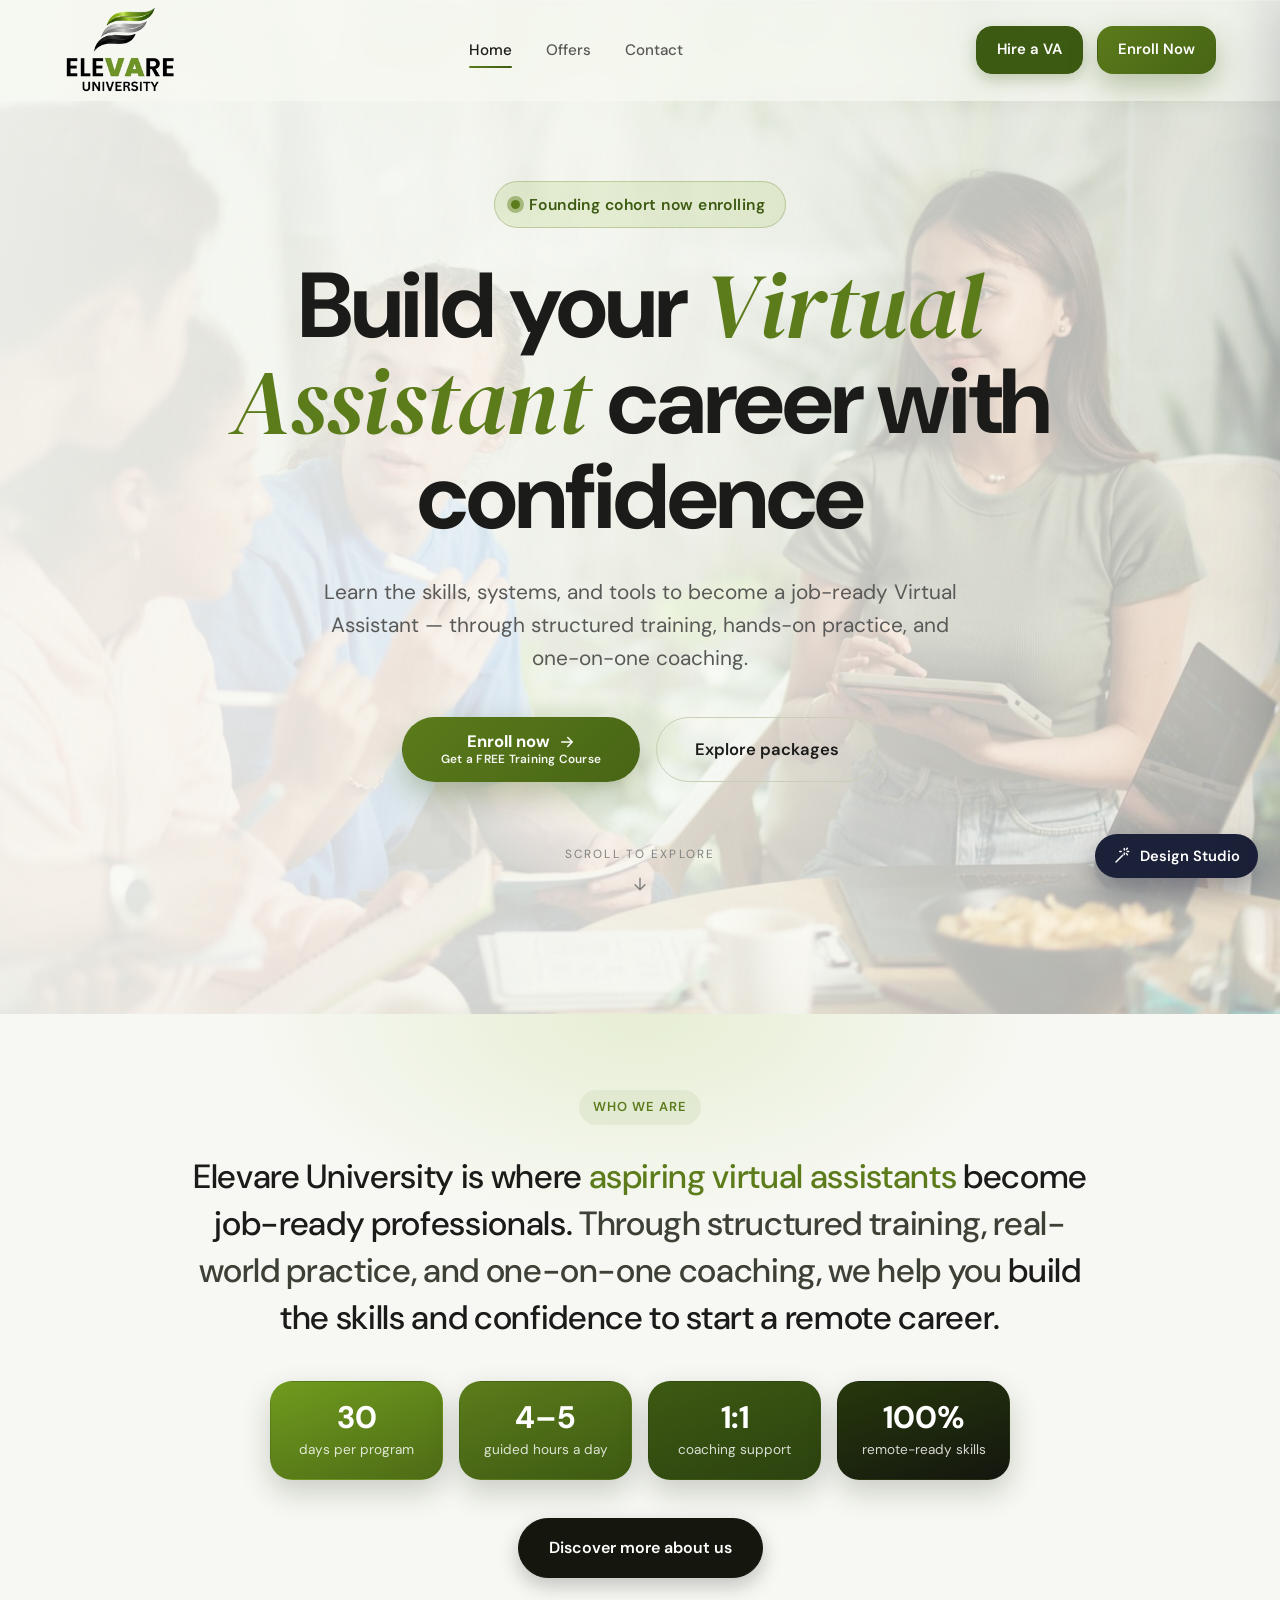
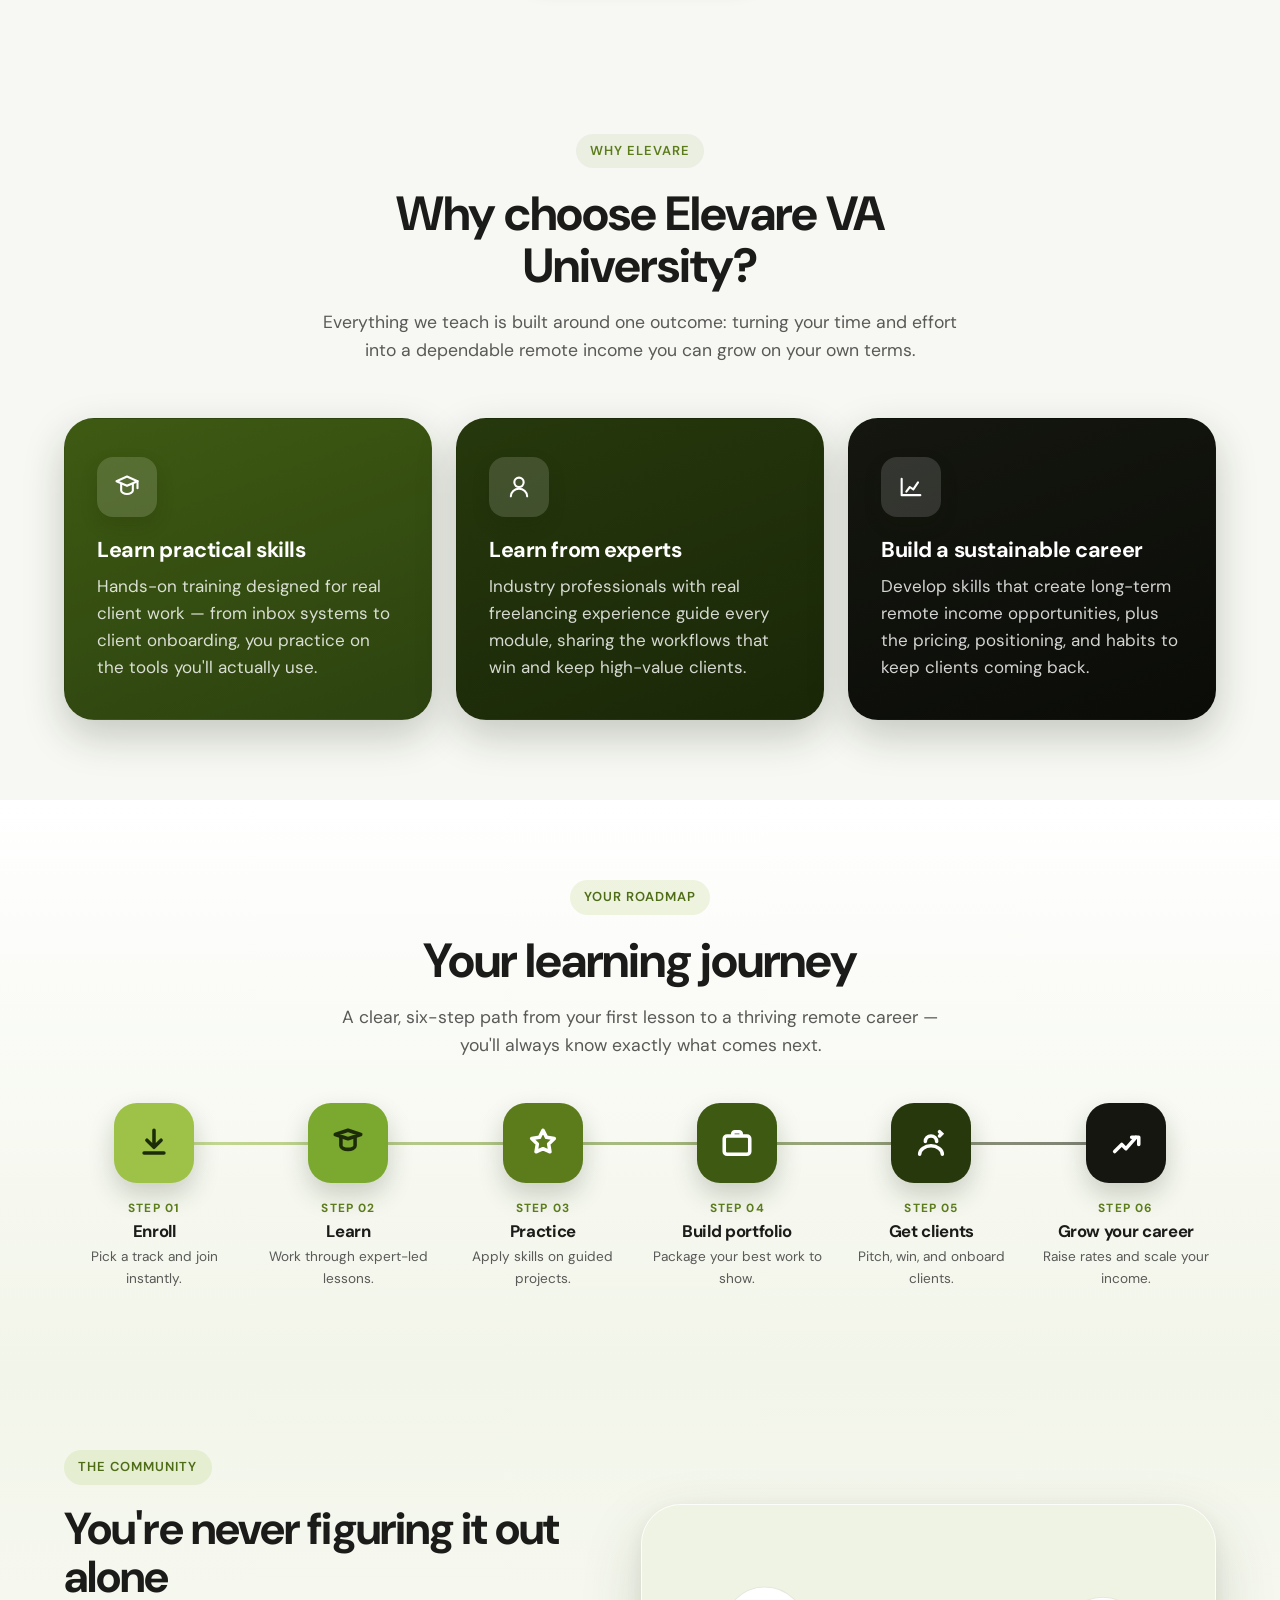
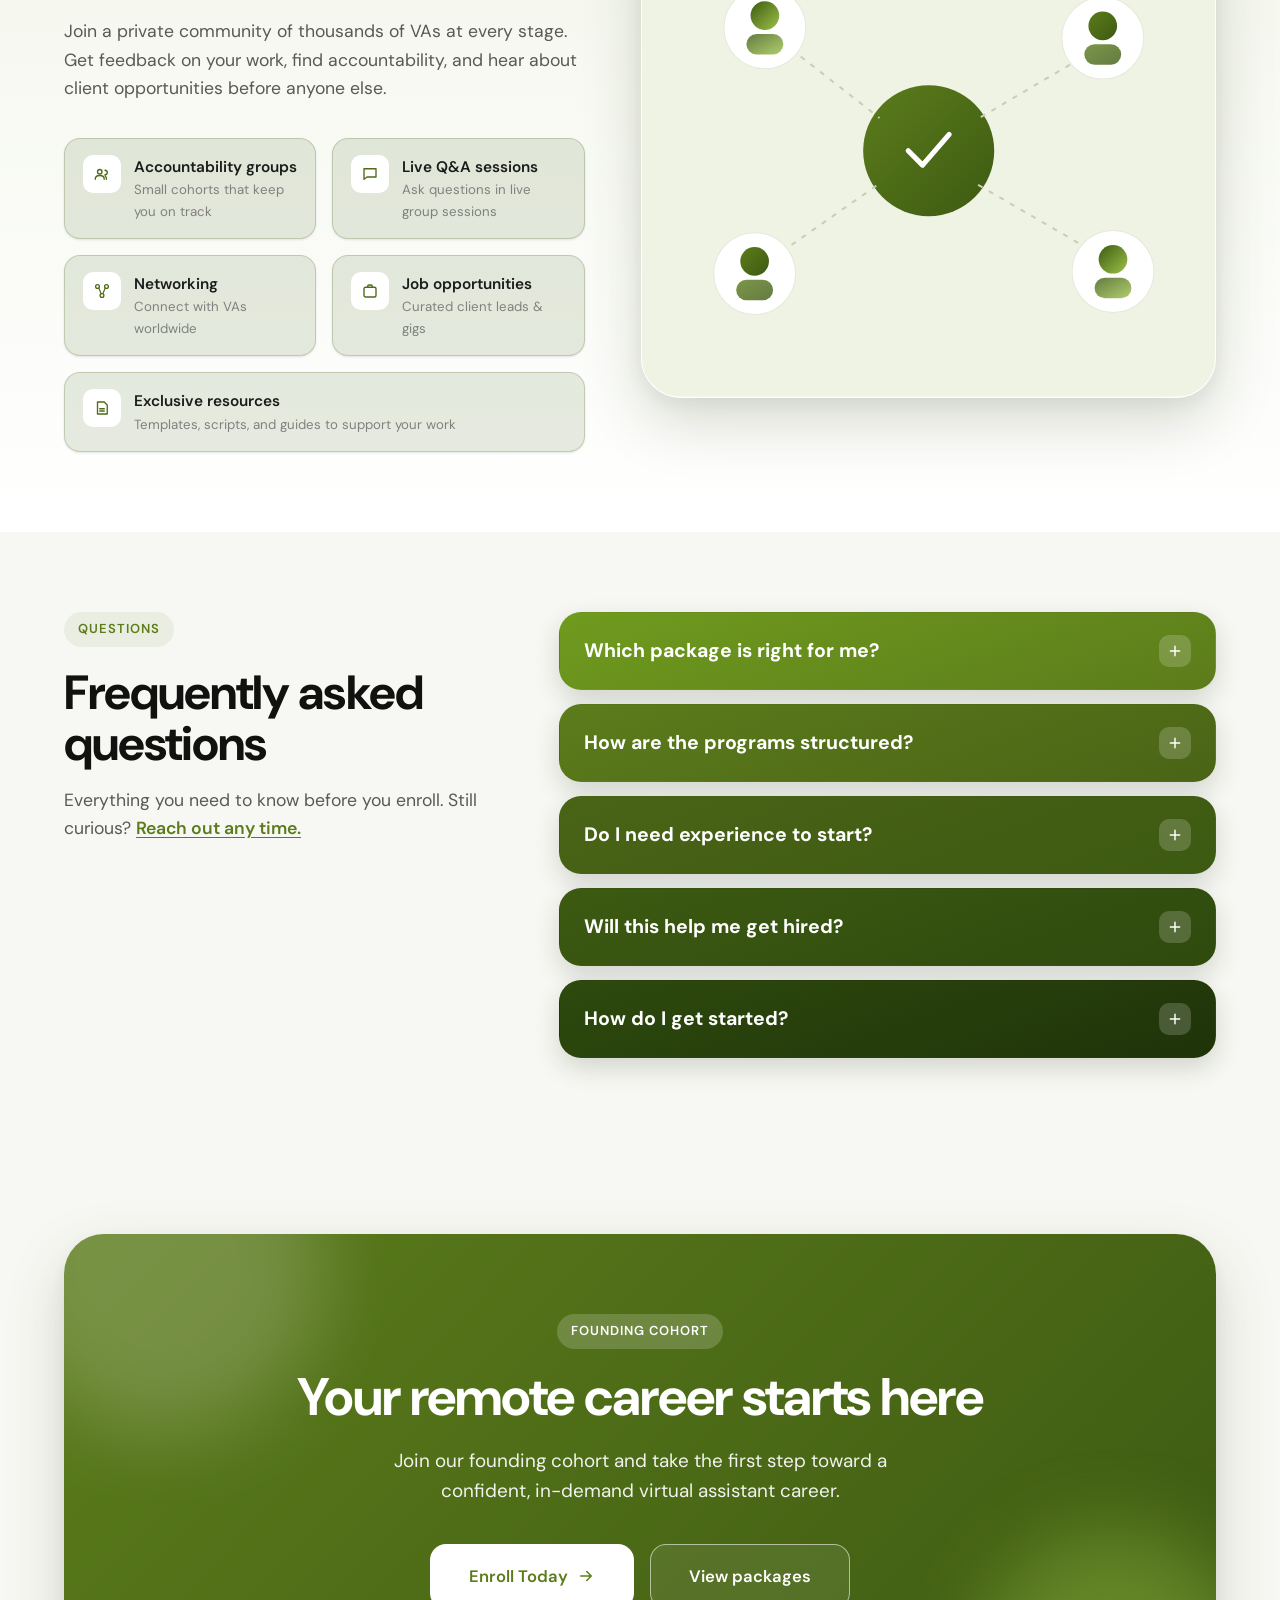
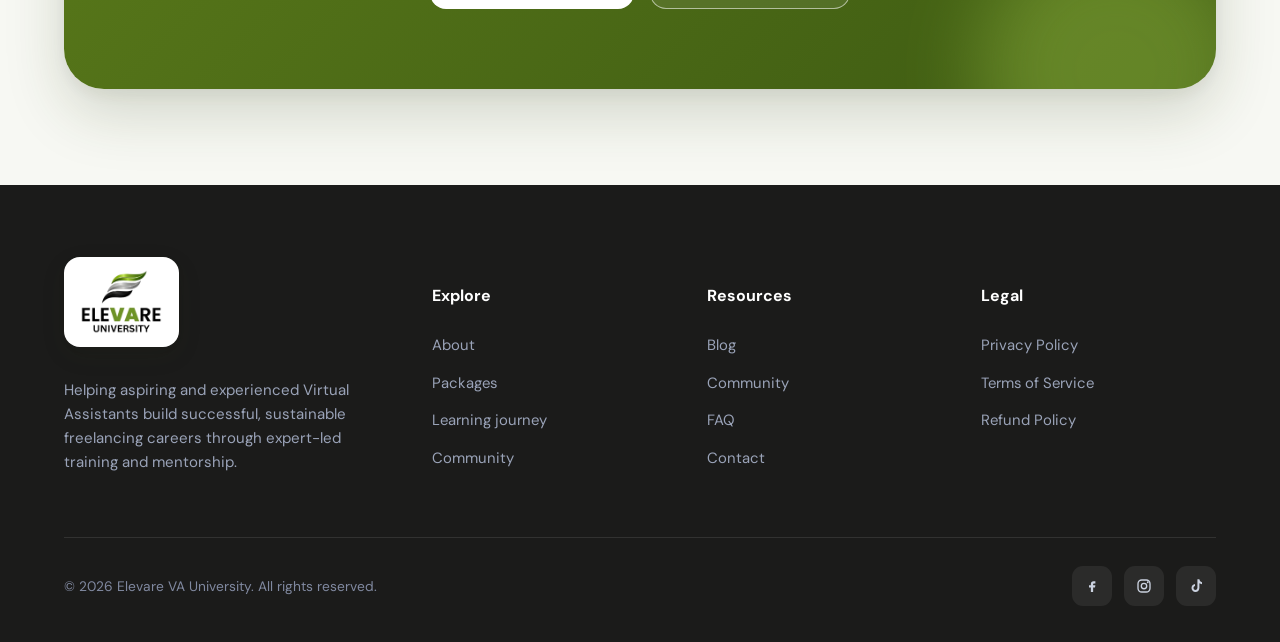
==== commit dc876c90: "Add files via upload" ====
--- a/index.html
+++ b/index.html
@@ -10,6 +10,7 @@
 <link rel="preconnect" href="https://fonts.gstatic.com" crossorigin />
 <link href="https://fonts.googleapis.com/css2?family=DM+Sans:opsz,wght@9..40,400..700&family=DM+Serif+Display:ital@0;1&display=swap" rel="stylesheet" />
 <link href="https://fonts.cdnfonts.com/css/garet" rel="stylesheet" />
+<link href="https://fonts.googleapis.com/css2?family=Roboto:wght@400;500;700;900&family=Roboto+Mono:wght@400;500&display=swap" rel="stylesheet" />
 <link rel="stylesheet" href="style.css">
   <style>
     .hero::before { background-image: url("[data-uri]"); }
@@ -28,7 +29,7 @@
       <a class="link" href="contact.html">Contact</a>
     </nav>
     <div class="nav-cta">
-      <a class="btn btn-ghost" href="contact.html#hire">Hire a VA</a>
+      <a class="btn btn-hire" href="contact.html#hire">Hire a VA</a>
       <a class="btn btn-primary" href="contact.html">Enroll Now</a>
       <button class="menu-toggle" id="menuToggle" aria-label="Open menu" aria-expanded="false">
         <svg width="22" height="22" viewBox="0 0 24 24" fill="none"><path d="M4 7h16M4 12h16M4 17h16" stroke="currentColor" stroke-width="2" stroke-linecap="round"/></svg>
@@ -53,9 +54,7 @@
       <h1 class="hero-title reveal d1">Build your <em>Virtual Assistant</em> career with confidence</h1>
       <p class="hero-sub reveal d2">Learn the skills, systems, and tools to become a job-ready Virtual Assistant &mdash; through structured training, hands-on practice, and one-on-one coaching.</p>
       <div class="hero-ctas reveal d3">
-        <a class="btn btn-primary btn-pill" href="contact.html">Enroll now
-          <svg width="18" height="18" viewBox="0 0 24 24" fill="none"><path d="M5 12h14M13 6l6 6-6 6" stroke="#fff" stroke-width="2" stroke-linecap="round" stroke-linejoin="round"/></svg>
-        </a>
+        <a class="btn btn-primary btn-pill btn-enroll" href="contact.html"><span class="be-main">Enroll now <svg width="18" height="18" viewBox="0 0 24 24" fill="none"><path d="M5 12h14M13 6l6 6-6 6" stroke="#fff" stroke-width="2" stroke-linecap="round" stroke-linejoin="round"/></svg></span><span class="be-sub">Get a FREE Training Course</span></a>
         <a class="btn btn-pill-outline" href="offers.html">Explore packages</a>
       </div>
       <div class="scroll-cue reveal" aria-hidden="true">Scroll to explore
@@ -78,7 +77,7 @@
       <div class="sfact"><span class="sfact-n">1:1</span><span class="sfact-l">coaching support</span></div>
       <div class="sfact"><span class="sfact-n">100%</span><span class="sfact-l">remote-ready skills</span></div>
     </div>
-    <a class="btn btn-pill-outline reveal d3" href="#about">Discover more about us</a>
+    <a class="btn btn-pill-outline btn-discover reveal d3" href="#about">Discover more about us</a>
   </div>
 </section>
 
@@ -98,12 +97,12 @@
         <p>Hands-on training designed for real client work — from inbox systems to client onboarding, you practice on the tools you'll actually use.</p>
       </div>
       <div class="feature-card reveal d1">
-        <div class="feature-icn" style="background:rgba(61,90,18,0.10)"><svg width="28" height="28" viewBox="0 0 24 24" fill="none"><circle cx="12" cy="8" r="4" stroke="#3D5A12" stroke-width="1.8"/><path d="M5 20c0-3.6 3.1-6.5 7-6.5s7 2.9 7 6.5" stroke="#3D5A12" stroke-width="1.8" stroke-linecap="round"/></svg></div>
+        <div class="feature-icn"><svg width="28" height="28" viewBox="0 0 24 24" fill="none"><circle cx="12" cy="8" r="4" stroke="#3D5A12" stroke-width="1.8"/><path d="M5 20c0-3.6 3.1-6.5 7-6.5s7 2.9 7 6.5" stroke="#3D5A12" stroke-width="1.8" stroke-linecap="round"/></svg></div>
         <h3>Learn from experts</h3>
         <p>Industry professionals with real freelancing experience guide every module, sharing the workflows that win and keep high-value clients.</p>
       </div>
       <div class="feature-card reveal d2">
-        <div class="feature-icn" style="background:rgba(157,194,71,0.16)"><svg width="28" height="28" viewBox="0 0 24 24" fill="none"><path d="M4 19V5M4 19h16" stroke="#4E6B16" stroke-width="1.8" stroke-linecap="round"/><path d="M8 16l3-4 3 2 4-6" stroke="#4E6B16" stroke-width="1.8" stroke-linecap="round" stroke-linejoin="round"/></svg></div>
+        <div class="feature-icn"><svg width="28" height="28" viewBox="0 0 24 24" fill="none"><path d="M4 19V5M4 19h16" stroke="#4E6B16" stroke-width="1.8" stroke-linecap="round"/><path d="M8 16l3-4 3 2 4-6" stroke="#4E6B16" stroke-width="1.8" stroke-linecap="round" stroke-linejoin="round"/></svg></div>
         <h3>Build a sustainable career</h3>
         <p>Develop skills that create long-term remote income opportunities, plus the pricing, positioning, and habits to keep clients coming back.</p>
       </div>
@@ -240,8 +239,7 @@
       <div class="ft-social">
         <a href="#" aria-label="Facebook"><svg width="18" height="18" viewBox="0 0 24 24" fill="currentColor"><path d="M14 8.5h2.5V5.5H14c-2.2 0-3.5 1.4-3.5 3.6V11H8v3h2.5v6h3v-6H16l.5-3h-3V9.3c0-.6.3-.8.9-.8Z"/></svg></a>
         <a href="#" aria-label="Instagram"><svg width="18" height="18" viewBox="0 0 24 24" fill="none"><rect x="4" y="4" width="16" height="16" rx="5" stroke="currentColor" stroke-width="1.8"/><circle cx="12" cy="12" r="3.6" stroke="currentColor" stroke-width="1.8"/><circle cx="17" cy="7" r="1.2" fill="currentColor"/></svg></a>
-        <a href="#" aria-label="LinkedIn"><svg width="18" height="18" viewBox="0 0 24 24" fill="currentColor"><path d="M6.5 8.5H4v11h2.5v-11Zm-1.2-1.3a1.5 1.5 0 100-3 1.5 1.5 0 000 3ZM20 19.5h-2.5v-5.8c0-1.4-.5-2.3-1.7-2.3-.9 0-1.5.6-1.7 1.2-.1.2-.1.5-.1.8v6.1H10.5s.03-9.9 0-11H13v1.6c.3-.5 1-1.2 2.4-1.2 1.8 0 3.1 1.2 3.1 3.7v6.9Z"/></svg></a>
-        <a href="#" aria-label="YouTube"><svg width="18" height="18" viewBox="0 0 24 24" fill="none"><rect x="3" y="6" width="18" height="12" rx="4" stroke="currentColor" stroke-width="1.8"/><path d="M11 9.5l4 2.5-4 2.5v-5Z" fill="currentColor"/></svg></a>
+        <a href="#" aria-label="TikTok"><svg width="18" height="18" viewBox="0 0 24 24" fill="currentColor"><path d="M16.5 3c.3 2 1.6 3.6 3.5 3.9v2.6c-1.3 0-2.5-.4-3.5-1.1v6.1c0 3-2.2 5.5-5.2 5.5S6 17.5 6 14.6c0-2.7 2-5 4.7-5.3v2.7c-1.2.3-2 1.3-2 2.6 0 1.5 1.1 2.6 2.6 2.6s2.6-1.2 2.6-2.8V3h2.6Z"/></svg></a>
       </div>
     </div>
   </div>
@@ -389,5 +387,6 @@
 
 })();
 </script>
+<script src="studio.js" defer></script>
 </body>
 </html>
--- a/style.css
+++ b/style.css
@@ -16,8 +16,8 @@
     --silver: #B6B6B5;    /* metallic silver swoosh */
 
     /* Gradients */
-    --grad-primary: linear-gradient(135deg, #5C7C1B 0%, #3D5A12 100%);
-    --grad-soft: linear-gradient(135deg, #3D5A12 0%, #9DC247 100%);
+    --grad-primary: linear-gradient(135deg, var(--blue) 0%, var(--purple) 100%);
+    --grad-soft: linear-gradient(135deg, var(--purple) 0%, var(--teal) 100%);
     --grad-hero: radial-gradient(1200px 600px at 75% -10%, rgba(157,194,71,0.18), transparent 60%),
                  radial-gradient(900px 500px at 10% 0%, rgba(92,124,27,0.12), transparent 55%);
 
@@ -35,6 +35,16 @@
 
     --maxw: 1200px;
     --ease: cubic-bezier(0.22, 1, 0.36, 1);
+
+    /* ----- Design Studio theme variables (defaults = original Elevare look) ----- */
+    --font-head: 'Garet', 'DM Sans', sans-serif;
+    --font-body: 'DM Sans', -apple-system, BlinkMacSystemFont, 'Segoe UI', sans-serif;
+    --font-accent: 'DM Serif Display', Georgia, serif;
+    --head-weight: 700;
+    --head-letter: -0.02em;
+    --body-line: 1.6;
+    --accent-style: italic;            /* italic headings accent on/off */
+    --r-pill: 999px;                   /* pill rounding (sharp studio mode squares it) */
   }
 
   * { box-sizing: border-box; }
@@ -47,20 +57,20 @@
   html { background: var(--bg); }
   body {
     margin: 0;
-    font-family: 'DM Sans', -apple-system, BlinkMacSystemFont, 'Segoe UI', sans-serif;
+    font-family: var(--font-body);
     background: transparent;
     color: var(--ink);
-    line-height: 1.6;
+    line-height: var(--body-line);
     font-size: 17px;
     -webkit-font-smoothing: antialiased;
     overflow-x: hidden;
   }
 
   h1, h2, h3, h4 {
-    font-family: 'Garet', 'DM Sans', 'DM Sans', sans-serif;
-    font-weight: 700;
+    font-family: var(--font-head);
+    font-weight: var(--head-weight);
     line-height: 1.08;
-    letter-spacing: -0.02em;
+    letter-spacing: var(--head-letter);
     margin: 0;
     color: var(--ink);
   }
@@ -182,7 +192,7 @@
     letter-spacing: -0.025em; font-weight: 700;
   }
   .hero-title em {
-    font-family: 'DM Serif Display', Georgia, serif; font-style: italic; font-weight: 400;
+    font-family: var(--font-accent); font-style: var(--accent-style); font-weight: 400;
     color: var(--blue); letter-spacing: 0; padding: 0 0.04em;
   }
   .hero-sub {
@@ -577,8 +587,217 @@
   .ks-arc-r { right: -185px; transform: translateY(-50%) scaleX(-1); }
   @media (max-width: 640px) { .kickstart { padding: 54px 22px; } .ks-arc { width: 300px; height: 300px; } .ks-arc-l { left: -165px; } .ks-arc-r { right: -165px; } }
 /* ---------- Offers intro accent + chips ---------- */
-  .hl { font-family: 'DM Serif Display', Georgia, serif; font-style: italic; font-weight: 400; color: var(--blue); }
+  .hl { font-family: var(--font-accent); font-style: var(--accent-style); font-weight: 400; color: var(--blue); }
   .intro-chips { display: flex; flex-wrap: wrap; justify-content: center; gap: 12px; margin-top: 30px; }
   .intro-chip { display: inline-flex; align-items: center; gap: 8px; font-size: 0.92rem; font-weight: 600; color: var(--ink); background: rgba(255,255,255,0.85); border: 1px solid var(--line); border-radius: 999px; padding: 10px 18px; box-shadow: var(--shadow-sm); backdrop-filter: blur(6px); transition: transform 0.25s var(--ease), box-shadow 0.25s var(--ease); }
   .intro-chip:hover { transform: translateY(-2px); box-shadow: var(--shadow-md); }
   .intro-chip svg { flex-shrink: 0; }
+
+  /* =====================================================================
+     CLIENT REVISIONS  (colour / content — theme-aware)
+     ===================================================================== */
+
+  /* Head-font everywhere it was hard-coded, so the Studio can re-font it */
+  .sfact-n, .stat .num, .pkg-name, .mentor .info .nm, .mentor .bio .nm,
+  .quote .who .nm, .faq-q, .ft-col h5, .step-num, .big-statement {
+    font-family: var(--font-head);
+  }
+
+  /* Pill rounding follows the Studio's corner setting */
+  .btn { border-radius: var(--r-sm); }
+  .btn-pill, .btn-pill-light, .btn-pill-glass, .btn-pill-outline,
+  .eyebrow, .hero-hook, .intro-chip, .tag, .trust-pill, .pkg-tag { border-radius: var(--r-pill); }
+
+  /* 1. Bigger logo + taller nav */
+  .nav-inner { height: 100px; }
+  .brand-logo { height: 90px; }
+  .hero { margin-top: -100px; }
+  .ft-logo-chip img { height: 66px; }
+  section[id], span[id] { scroll-margin-top: 118px; }
+  .faq-head { top: 122px; }
+  @media (max-width: 860px) {
+    .nav-inner { height: 84px; }
+    .brand-logo { height: 64px; }
+    .hero { margin-top: -84px; }
+  }
+
+  /* 2. FREE-course subtext now lives on the HERO "Enroll now" button */
+  .hero-ctas .btn-enroll { flex-direction: column; gap: 2px; padding-top: 13px; padding-bottom: 13px; line-height: 1.15; }
+  .btn-enroll .be-main { font-weight: 700; display: inline-flex; align-items: center; gap: 8px; }
+  .btn-enroll .be-sub { font-weight: 600; font-size: 0.74rem; letter-spacing: 0.02em; opacity: 0.95; }
+
+  /* 8. "Hire a VA" — dark-green fill */
+  .btn-hire { color: #fff; background: var(--purple); border: 1px solid var(--purple); box-shadow: 0 6px 16px rgba(61,90,18,0.28); }
+  .btn-hire:hover { transform: translateY(-2px); filter: brightness(0.9); box-shadow: 0 12px 26px rgba(61,90,18,0.36); }
+
+  /* 3/4/6. Solid journey-style filled icon squares */
+  .feature-grid .feature-card:nth-child(1) .feature-icn { background: var(--teal); }
+  .feature-grid .feature-card:nth-child(1) .feature-icn svg [stroke] { stroke: #1B2B08; }
+  .feature-grid .feature-card:nth-child(2) .feature-icn { background: var(--purple); }
+  .feature-grid .feature-card:nth-child(2) .feature-icn svg [stroke] { stroke: #fff; }
+  .feature-grid .feature-card:nth-child(3) .feature-icn { background: #15170F; }
+  .feature-grid .feature-card:nth-child(3) .feature-icn svg [stroke] { stroke: #fff; }
+  .feature-icn { box-shadow: 0 8px 18px rgba(27,40,8,0.16); }
+
+  /* FAQ "+" squares filled */
+  .faq-icn { background: var(--purple); color: #fff; }
+  .faq-icn svg [stroke] { stroke: #fff; }
+  .faq-item.open .faq-icn { background: rgba(255,255,255,0.20); color: #fff; }
+
+  /* 5. FAQ text bigger / blacker */
+  .faq-q { font-size: 1.22rem; font-weight: 700; color: #111110; }
+  .faq-head h2 { color: #111110; }
+
+  /* 6/4. Packages — Faith & Freedom light, Family dark; icon squares filled */
+  .pkg-grid .pkg-card:nth-child(1), .pkg-grid .pkg-card:nth-child(3) { background: #EAF1DA; border-color: #D7E3B4; }
+  .pkg-grid .pkg-card:nth-child(1) .pkg-icn { background: var(--blue); }
+  .pkg-grid .pkg-card:nth-child(1) .pkg-icn svg [stroke] { stroke: #fff; }
+  .pkg-grid .pkg-card:nth-child(3) .pkg-icn { background: var(--purple); }
+  .pkg-grid .pkg-card:nth-child(3) .pkg-icn svg [stroke] { stroke: #fff; }
+  .pkg-card.featured .pkg-icn { background: var(--teal); }
+  .pkg-card.featured .pkg-icn svg [stroke] { stroke: #1B2B08; }
+  .pkg-icn { box-shadow: 0 8px 18px rgba(27,40,8,0.16); }
+
+  /* 8/12. Readable muted text + black "Discover" button */
+  .big-statement .muted { color: #3C4035; }
+  .btn-discover { color: #fff !important; background: #15170F; border: 1px solid #15170F; box-shadow: 0 8px 20px rgba(0,0,0,0.22); }
+  .btn-discover:hover { transform: translateY(-2px); background: #000; border-color: #000; color: #fff; }
+
+  /* NEW: "Why choose Elevare" boxes filled dark-green -> black (like the journey) */
+  #about .feature-grid .feature-card {
+    color: #fff; border-color: transparent;
+    box-shadow: 0 16px 40px rgba(20,30,8,0.22);
+  }
+  #about .feature-grid .feature-card:nth-child(1) { background: linear-gradient(160deg, #3E5A12, #2C4210); }
+  #about .feature-grid .feature-card:nth-child(2) { background: linear-gradient(160deg, #26380C, #1A2708); }
+  #about .feature-grid .feature-card:nth-child(3) { background: linear-gradient(160deg, #14160F, #0B0C08); }
+  #about .feature-grid .feature-card h3 { color: #fff; }
+  #about .feature-grid .feature-card p { color: rgba(255,255,255,0.82); }
+  #about .feature-grid .feature-card::before { display: none; }
+  #about .feature-grid .feature-card .feature-icn { background: rgba(255,255,255,0.14) !important; }
+  #about .feature-grid .feature-card .feature-icn svg [stroke] { stroke: #fff !important; }
+  #about .feature-grid .feature-card:hover { transform: translateY(-8px); box-shadow: 0 26px 60px rgba(20,30,8,0.34); }
+
+  /* 11. Thank-you panel */
+  .contact-card.is-thankyou { grid-template-columns: 1fr; }
+  .thankyou-panel { padding: 64px 48px; text-align: center; background: linear-gradient(160deg, #1B2410 0%, #0E120B 100%); color: #fff; }
+  .thankyou-panel .ty-badge { width: 72px; height: 72px; border-radius: var(--r-md); margin: 0 auto 24px; display: grid; place-items: center; background: var(--grad-primary); box-shadow: 0 12px 28px rgba(61,90,18,0.4); }
+  .thankyou-panel h2 { color: #fff; font-size: clamp(1.6rem, 3vw, 2.2rem); margin-bottom: 16px; }
+  .thankyou-panel p { color: rgba(255,255,255,0.86); font-size: 1.05rem; max-width: 540px; margin: 0 auto 14px; }
+  .thankyou-panel p strong { color: var(--teal); }
+  .thankyou-panel .ty-small { font-size: 0.9rem; color: rgba(255,255,255,0.6); }
+  .thankyou-panel .btn { margin-top: 26px; }
+  @media (max-width: 860px) { .thankyou-panel { padding: 44px 26px; } }
+
+  /* =====================================================================
+     DESIGN STUDIO — corner / italic / device modes (set on <html>)
+     ===================================================================== */
+  html[data-radius="sharp"]  { --r-sm:4px;  --r-md:6px;  --r-lg:8px;  --r-xl:10px; --r-pill:6px; }
+  html[data-radius="soft"]   { --r-sm:10px; --r-md:14px; --r-lg:18px; --r-xl:22px; --r-pill:16px; }
+  html[data-radius="round"]  { --r-sm:16px; --r-md:22px; --r-lg:30px; --r-xl:40px; --r-pill:999px; }
+  html[data-italic="off"]    { --accent-style: normal; --font-accent: var(--font-head); }
+
+  #ds-stage { transition: max-width .4s var(--ease); }
+  html[data-device="phone"]   #ds-stage,
+  html[data-device="tablet"]  #ds-stage,
+  html[data-device="desktop"] #ds-stage {
+    margin: 0 auto; box-shadow: 0 0 0 1px var(--line), 0 30px 90px rgba(0,0,0,0.18); background: var(--bg);
+  }
+  html[data-device="phone"]   #ds-stage { max-width: 412px; }
+  html[data-device="tablet"]  #ds-stage { max-width: 834px; }
+  html[data-device="desktop"] #ds-stage { max-width: 1280px; }
+  html[data-device="phone"] .nav-links, html[data-device="tablet"] .nav-links { } /* keep as-is */
+
+  /* =====================================================================
+     DESIGN STUDIO — panel UI (fixed; theme-independent neutral styling)
+     ===================================================================== */
+  .ds-fab {
+    position: fixed; right: 22px; bottom: 22px; z-index: 1000;
+    display: inline-flex; align-items: center; gap: 9px;
+    background: #1B2138; color: #fff; border: none; cursor: pointer;
+    font: 600 0.92rem/1 var(--font-body); padding: 13px 18px; border-radius: 999px;
+    box-shadow: 0 12px 30px rgba(20,25,50,0.4); transition: transform .2s, box-shadow .2s;
+  }
+  .ds-fab:hover { transform: translateY(-2px); box-shadow: 0 16px 40px rgba(20,25,50,0.5); }
+  .ds-fab svg { width: 18px; height: 18px; }
+  .ds-overlay { position: fixed; inset: 0; background: rgba(15,18,30,0.34); z-index: 1001; opacity: 0; pointer-events: none; transition: opacity .3s; }
+  .ds-overlay.open { opacity: 1; pointer-events: auto; }
+  .ds-panel {
+    position: fixed; top: 0; right: 0; height: 100%; width: 380px; max-width: 92vw; z-index: 1002;
+    background: #fff; box-shadow: -20px 0 60px rgba(15,18,30,0.22);
+    transform: translateX(105%); transition: transform .38s var(--ease);
+    display: flex; flex-direction: column; font-family: var(--font-body); color: #20243A;
+  }
+  .ds-panel.open { transform: translateX(0); }
+  .ds-head { display: flex; align-items: center; gap: 12px; padding: 18px 20px; border-bottom: 1px solid #ECEEF3; }
+  .ds-head .ds-mark { width: 40px; height: 40px; border-radius: 11px; background: #1B2138; display: grid; place-items: center; color: #fff; flex-shrink: 0; }
+  .ds-head h3 { margin: 0; font-size: 1.05rem; color: #1B2138; font-family: var(--font-body); letter-spacing: 0; }
+  .ds-head .ds-sub { font-size: 0.66rem; letter-spacing: 0.12em; color: #9AA0B2; text-transform: uppercase; display: flex; align-items: center; gap: 5px; }
+  .ds-close { margin-left: auto; background: none; border: none; cursor: pointer; color: #6A7184; width: 34px; height: 34px; border-radius: 8px; display: grid; place-items: center; }
+  .ds-close:hover { background: #F2F3F7; color: #20243A; }
+  .ds-body { overflow-y: auto; padding: 22px 20px 40px; }
+  .ds-sec-label { display: flex; align-items: center; gap: 8px; font-size: 0.72rem; letter-spacing: 0.12em; text-transform: uppercase; color: #8089A0; font-weight: 700; margin: 26px 0 12px; }
+  .ds-sec-label:first-child { margin-top: 0; }
+  .ds-sec-label svg { width: 15px; height: 15px; }
+
+  .ds-pal { display: flex; flex-direction: column; gap: 9px; }
+  .ds-pal-item { display: flex; align-items: center; gap: 13px; padding: 11px 12px; border: 1px solid #E7E9F0; border-radius: 12px; cursor: pointer; background: #fff; transition: border-color .2s, background .2s, box-shadow .2s; text-align: left; }
+  .ds-pal-item:hover { border-color: #C9CEDD; }
+  .ds-pal-item.sel { border-color: #1B2138; background: #F6F4EE; box-shadow: 0 0 0 1px #1B2138 inset; }
+  .ds-swatch { display: flex; width: 74px; height: 40px; border-radius: 7px; overflow: hidden; flex-shrink: 0; box-shadow: 0 1px 3px rgba(0,0,0,0.12); }
+  .ds-swatch i { flex: 1; }
+  .ds-pal-txt { flex: 1; min-width: 0; }
+  .ds-pal-txt b { display: block; font-size: 0.92rem; color: #1B2138; }
+  .ds-pal-txt span { display: block; font-size: 0.78rem; color: #8089A0; white-space: nowrap; overflow: hidden; text-overflow: ellipsis; }
+  .ds-pal-item .ds-check { color: #1B2138; opacity: 0; flex-shrink: 0; }
+  .ds-pal-item.sel .ds-check { opacity: 1; }
+
+  .ds-type-grid { display: grid; grid-template-columns: 1fr 1fr; gap: 10px; }
+  .ds-type { border: 1px solid #E7E9F0; border-radius: 12px; padding: 14px 14px 12px; cursor: pointer; background: #fff; transition: border-color .2s, background .2s, box-shadow .2s; text-align: left; }
+  .ds-type:hover { border-color: #C9CEDD; }
+  .ds-type.sel { border-color: #1B2138; background: #F2F3F7; box-shadow: 0 0 0 1px #1B2138 inset; }
+  .ds-type .ds-aa { font-size: 1.9rem; line-height: 1; color: #1B2138; margin-bottom: 10px; }
+  .ds-type b { display: block; font-size: 0.86rem; color: #1B2138; }
+  .ds-type span { display: block; font-size: 0.74rem; color: #8089A0; }
+
+  .ds-seg { display: grid; grid-auto-flow: column; grid-auto-columns: 1fr; gap: 8px; }
+  .ds-seg button { border: 1px solid #E7E9F0; background: #fff; border-radius: 12px; padding: 13px 8px; cursor: pointer; font: 600 0.9rem var(--font-body); color: #1B2138; display: flex; flex-direction: column; align-items: center; gap: 7px; transition: border-color .2s, background .2s, color .2s; }
+  .ds-seg button svg { width: 22px; height: 22px; }
+  .ds-seg button:hover { border-color: #C9CEDD; }
+  .ds-seg button.sel { background: #1B2138; color: #fff; border-color: #1B2138; }
+  .ds-row { display: flex; align-items: center; justify-content: space-between; gap: 12px; border: 1px solid #E7E9F0; border-radius: 12px; padding: 13px 15px; margin-top: 10px; }
+  .ds-row .ds-row-lab { display: flex; align-items: center; gap: 9px; font-weight: 600; font-size: 0.92rem; color: #1B2138; }
+  .ds-switch { position: relative; width: 46px; height: 26px; border-radius: 999px; background: #D5D9E3; border: none; cursor: pointer; transition: background .2s; flex-shrink: 0; }
+  .ds-switch::after { content: ''; position: absolute; top: 3px; left: 3px; width: 20px; height: 20px; border-radius: 50%; background: #fff; box-shadow: 0 1px 3px rgba(0,0,0,0.25); transition: transform .2s; }
+  .ds-switch.on { background: #1B2138; }
+  .ds-switch.on::after { transform: translateX(20px); }
+  .ds-mini-label { font-size: 0.74rem; font-weight: 700; letter-spacing: 0.1em; text-transform: uppercase; color: #9AA0B2; margin: 16px 0 8px; }
+  .ds-reset { width: 100%; margin-top: 28px; padding: 12px; border: 1px solid #E7E9F0; background: #fff; border-radius: 12px; cursor: pointer; font: 600 0.9rem var(--font-body); color: #6A7184; }
+  .ds-reset:hover { background: #F2F3F7; color: #20243A; }
+  @media (max-width: 540px) { .ds-fab span { display: none; } .ds-fab { padding: 14px; } }
+
+  /* =====================================================================
+     MORE FILLS — stat boxes + FAQ boxes (green -> dark-green, like journey)
+     ===================================================================== */
+  /* Stat boxes (30 / 4-5 / 1:1 / 100%) */
+  .stmt-facts .sfact { border-color: transparent; color: #fff; box-shadow: 0 12px 30px rgba(20,30,8,0.20); }
+  .stmt-facts .sfact:nth-child(1) { background: linear-gradient(160deg, #6F9B1E, #4E6B16); }
+  .stmt-facts .sfact:nth-child(2) { background: linear-gradient(160deg, #5C7C1B, #3D5A12); }
+  .stmt-facts .sfact:nth-child(3) { background: linear-gradient(160deg, #3D5A12, #2C4210); }
+  .stmt-facts .sfact:nth-child(4) { background: linear-gradient(160deg, #26380C, #14160F); }
+  .stmt-facts .sfact-n { background-image: none; -webkit-text-fill-color: #fff; color: #fff; }
+  .stmt-facts .sfact-l { color: rgba(255,255,255,0.82); }
+  .stmt-facts .sfact:hover { box-shadow: 0 18px 40px rgba(20,30,8,0.30); }
+
+  /* FAQ boxes — filled when closed; darkest when open */
+  .faq-item { border-color: transparent; box-shadow: 0 10px 26px rgba(20,30,8,0.16); }
+  .faq-item:nth-child(1) { background: linear-gradient(160deg, #6F9B1E, #5C7C1B); }
+  .faq-item:nth-child(2) { background: linear-gradient(160deg, #5C7C1B, #4A6416); }
+  .faq-item:nth-child(3) { background: linear-gradient(160deg, #4A6416, #3D5A12); }
+  .faq-item:nth-child(4) { background: linear-gradient(160deg, #3D5A12, #2E4A0E); }
+  .faq-item:nth-child(5) { background: linear-gradient(160deg, #2E4A0E, #1F3309); }
+  .faq-item:hover { border-color: transparent; transform: translateY(-2px); box-shadow: 0 16px 34px rgba(20,30,8,0.26); }
+  .faq-q { color: #fff; }
+  .faq-icn { background: rgba(255,255,255,0.18); color: #fff; }
+  .faq-icn svg [stroke] { stroke: #fff; }
+  .faq-item.open { background: linear-gradient(135deg, #1C2A0C 0%, #0E120B 100%); }  /* darkest on open */
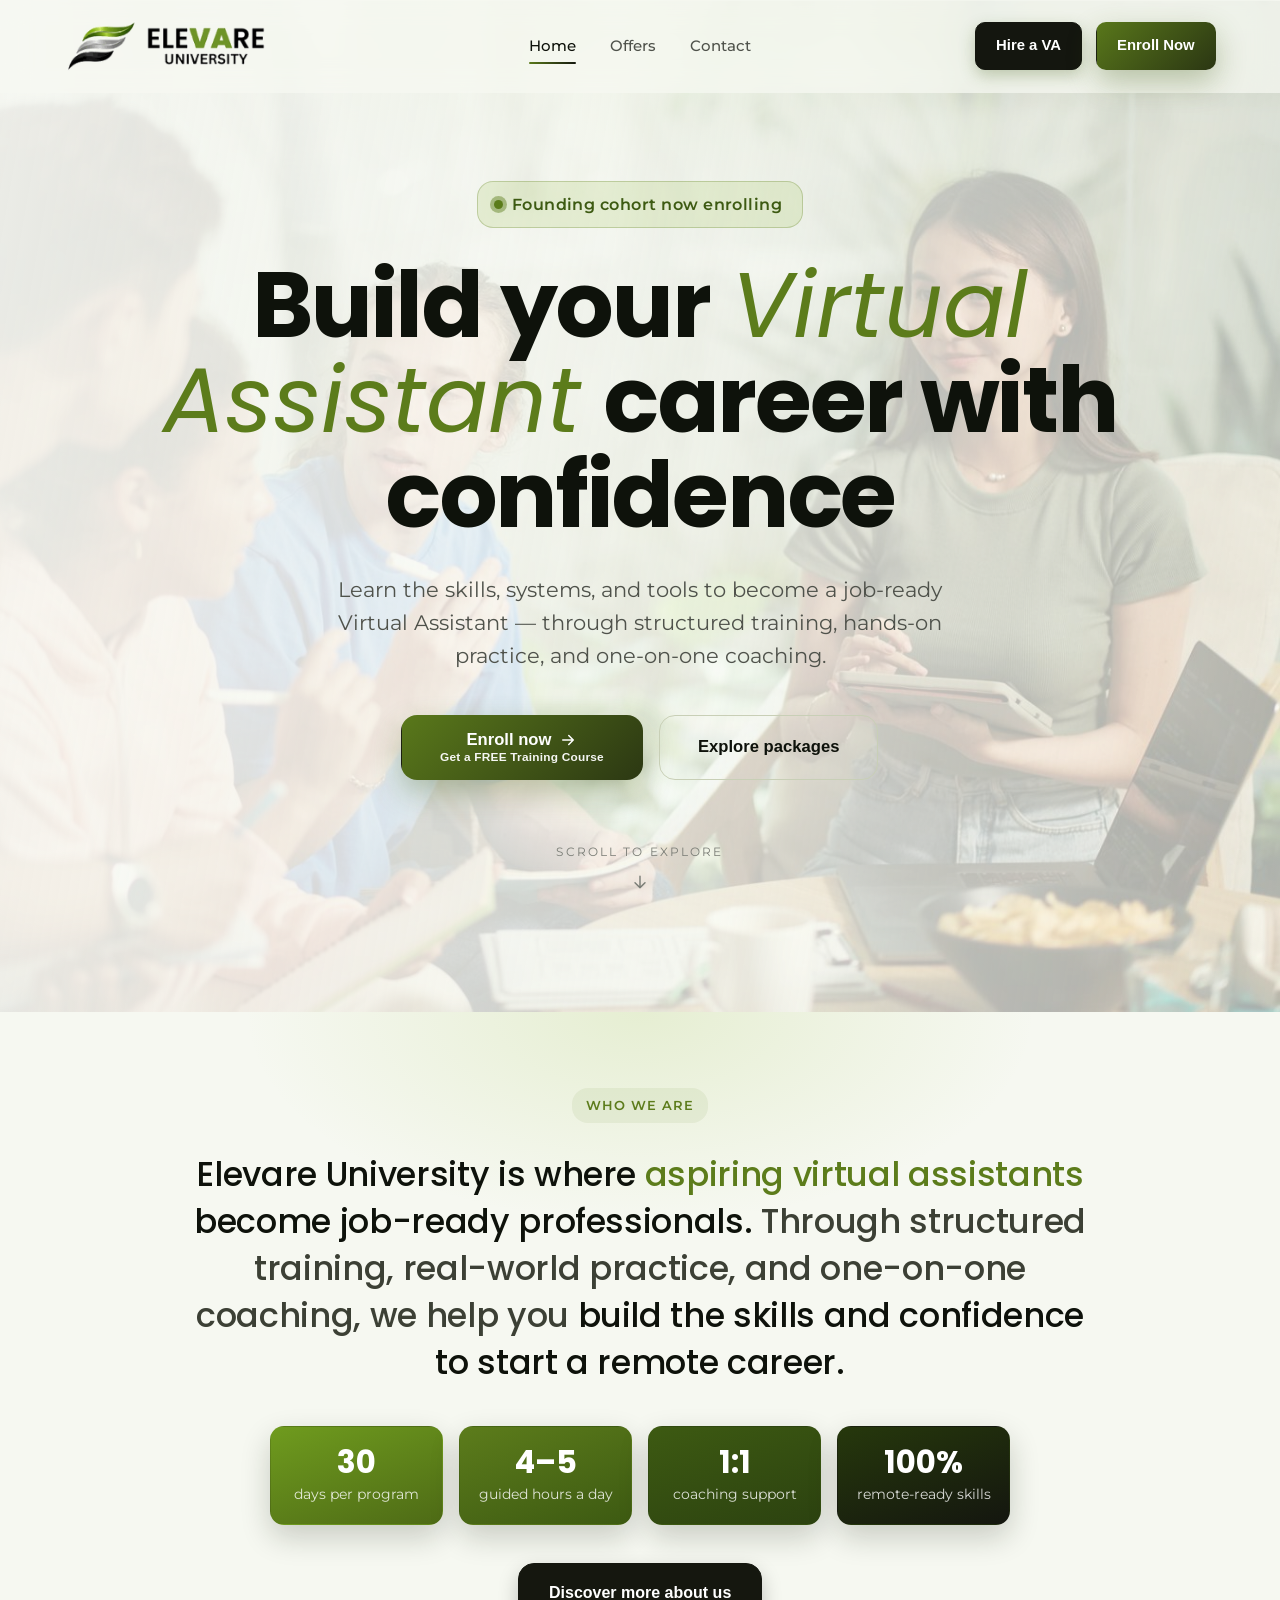
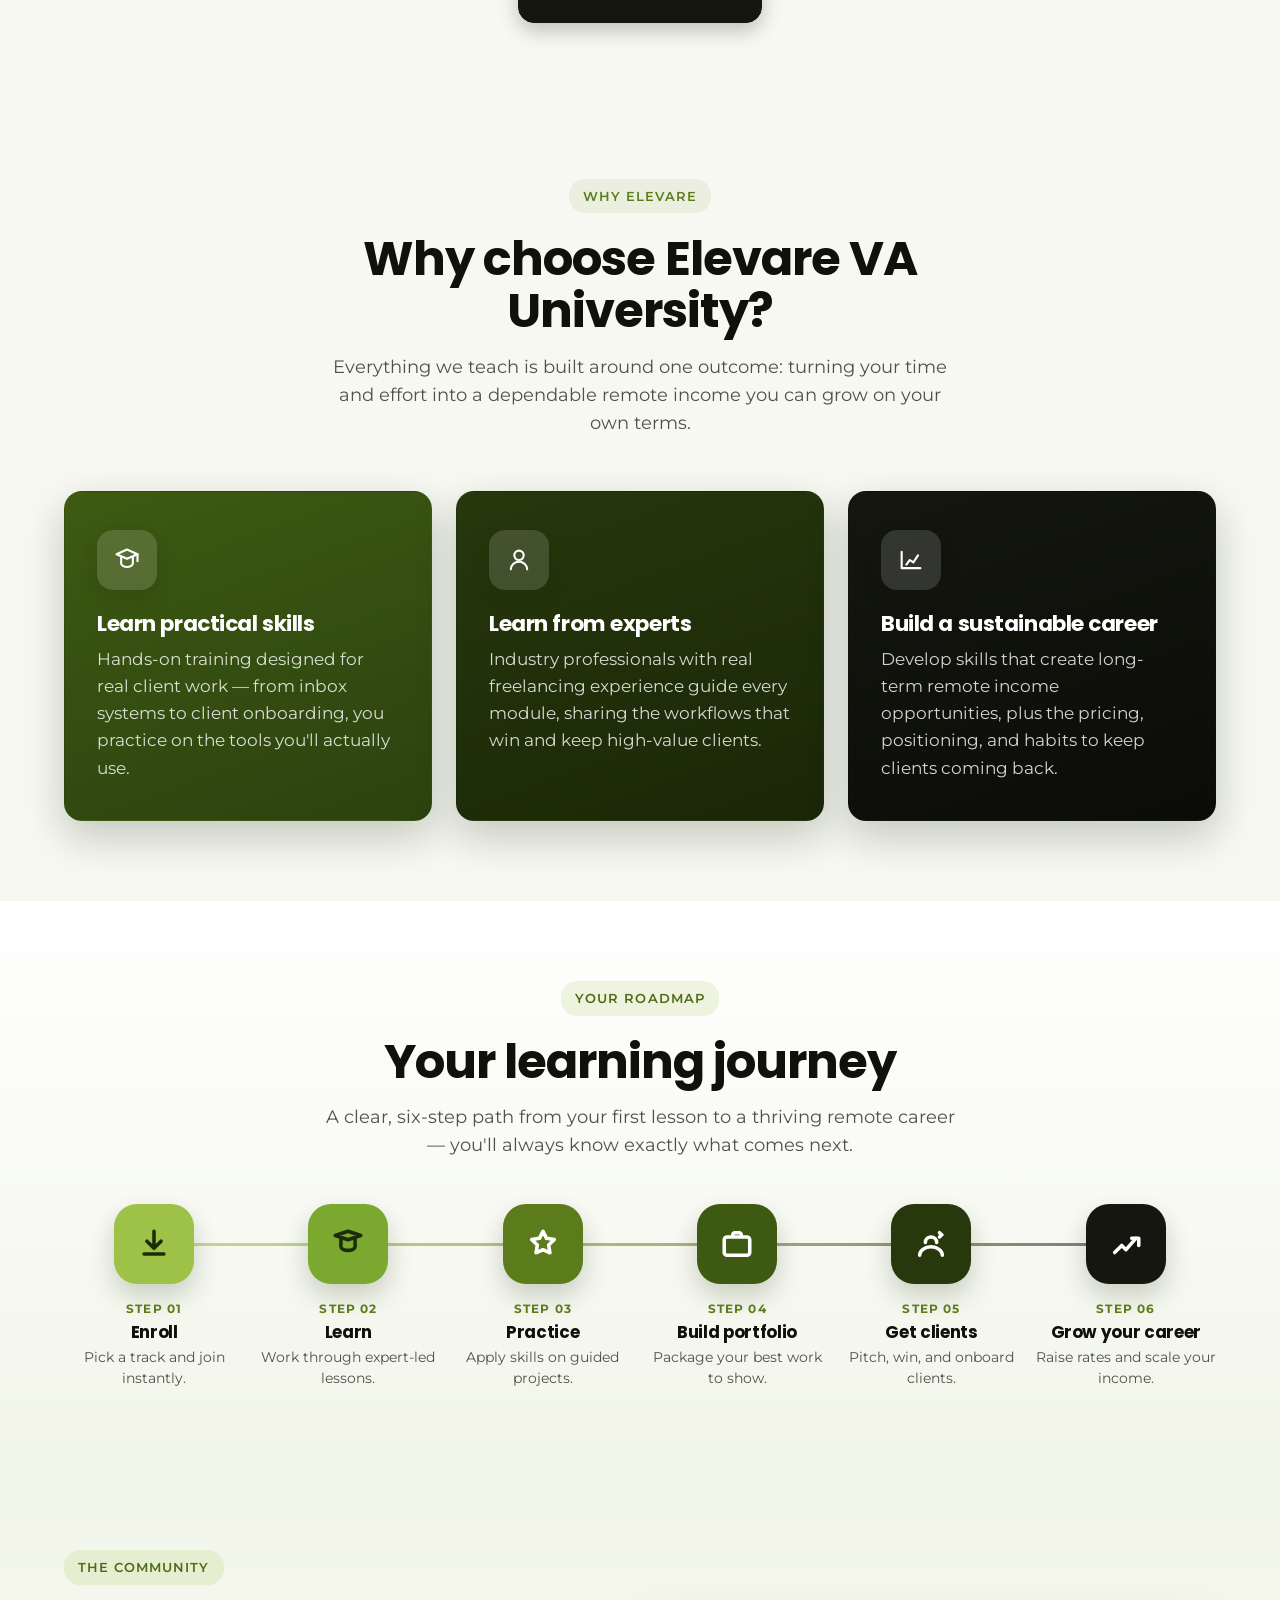
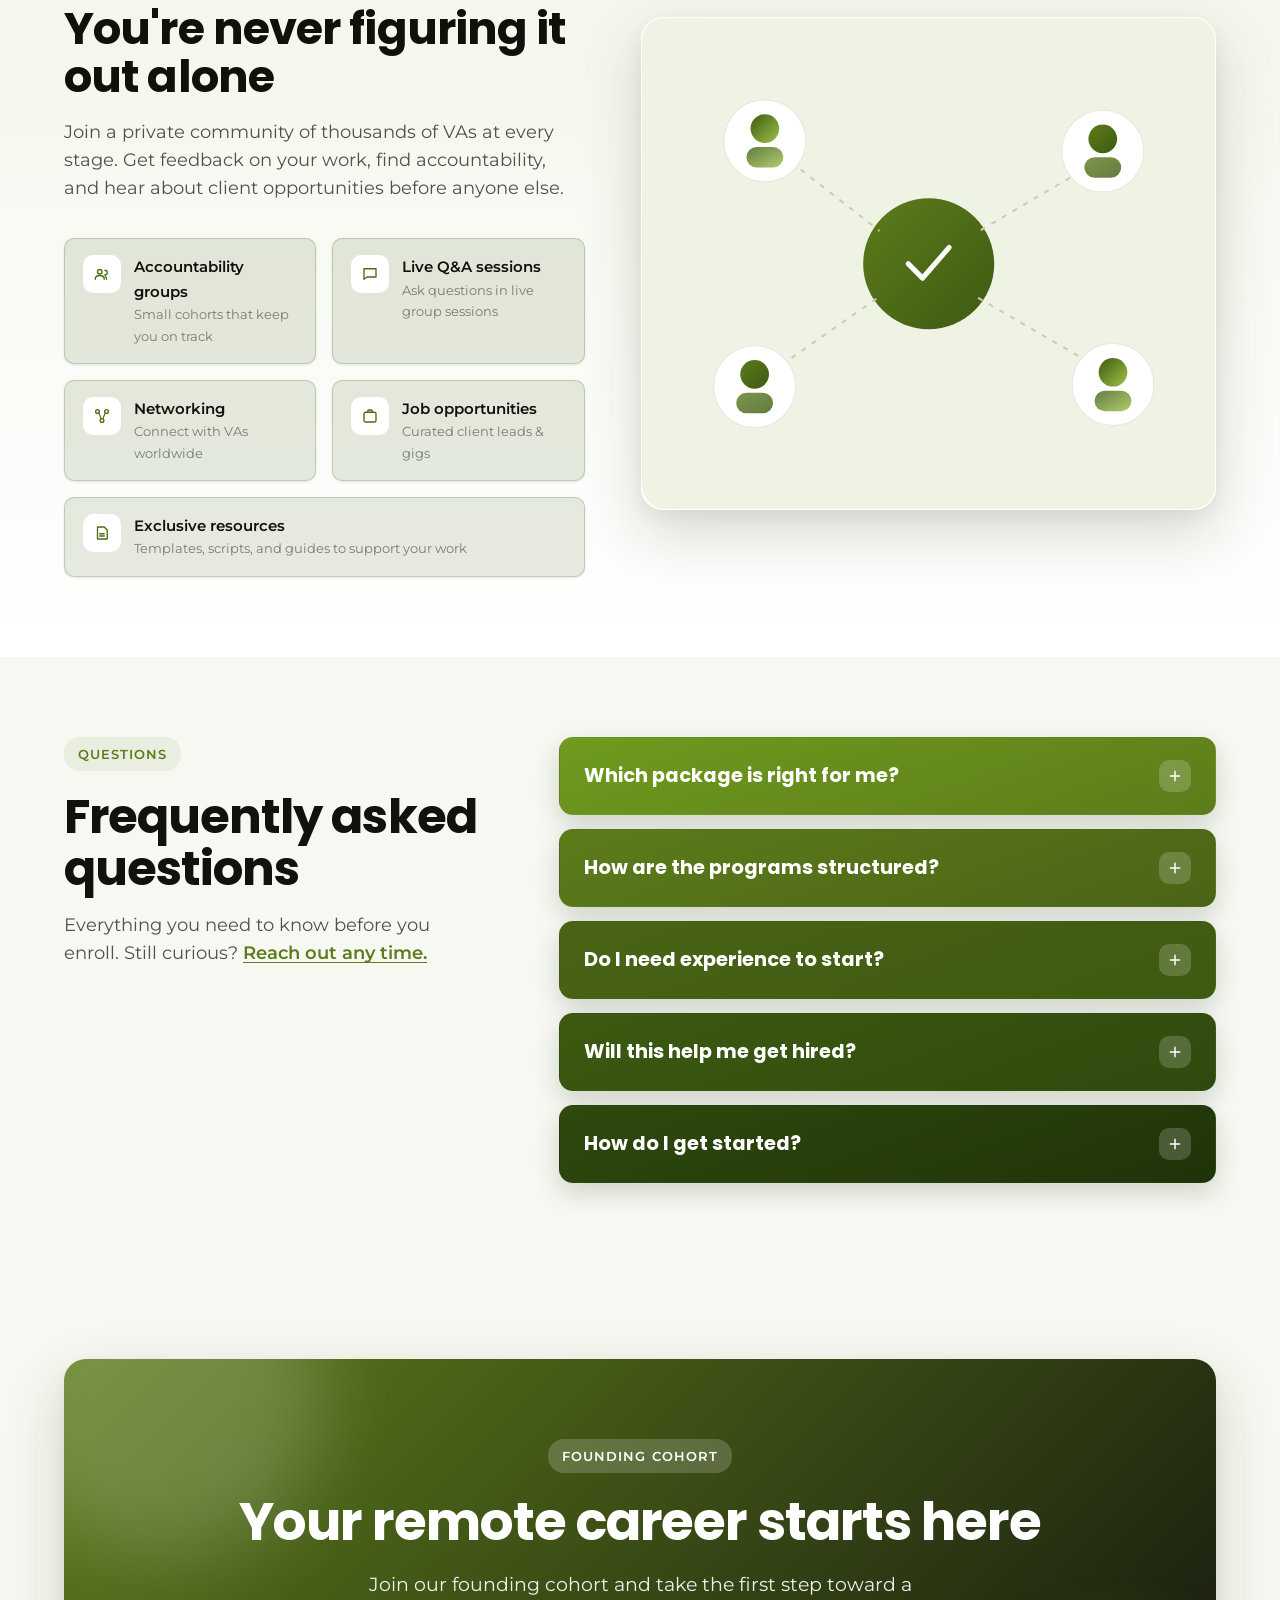
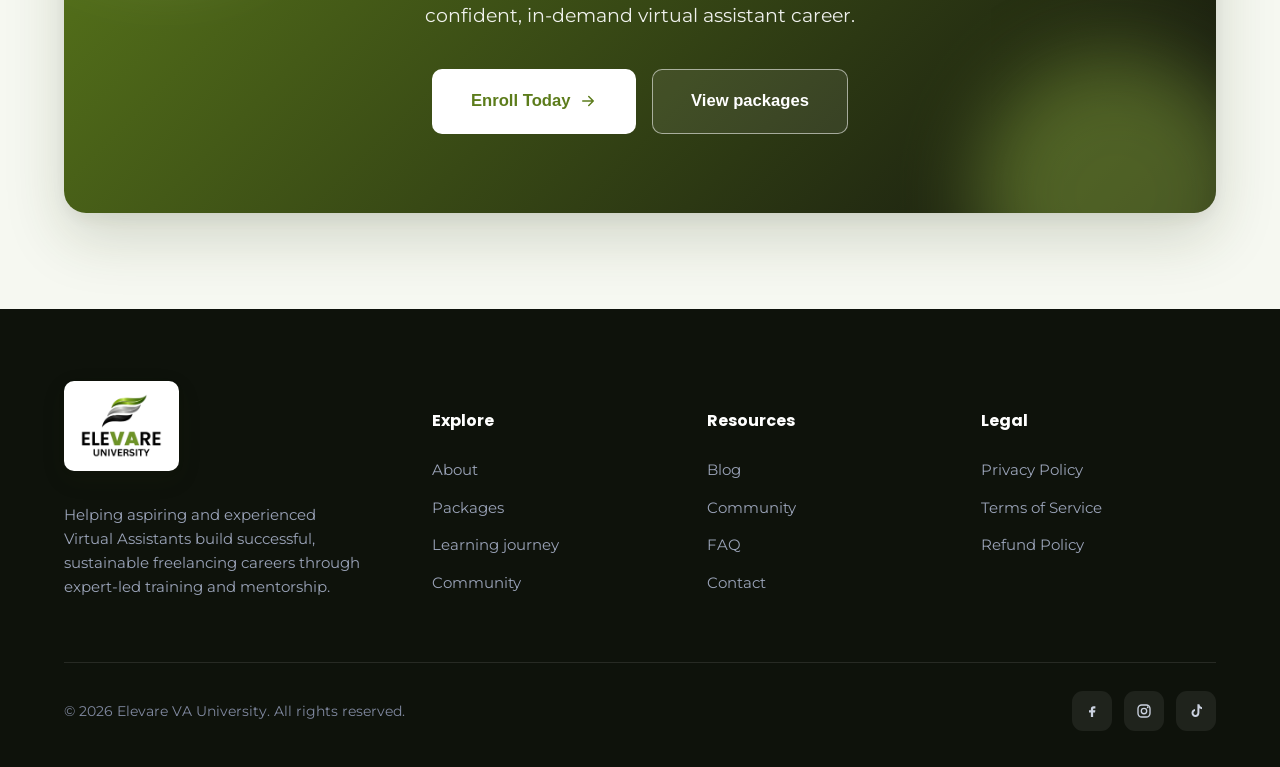
==== commit 9faa1149: "Add files via upload" ====
--- a/index.html
+++ b/index.html
@@ -1,5 +1,5 @@
 <!DOCTYPE html>
-<html lang="en">
+<html lang="en" data-radius="soft" data-home="1">
 <head>
 <meta charset="UTF-8" />
 <meta name="viewport" content="width=device-width, initial-scale=1.0" />
@@ -8,20 +8,19 @@
 <link rel="icon" type="image/png" href="[data-uri]" />
 <link rel="preconnect" href="https://fonts.googleapis.com" />
 <link rel="preconnect" href="https://fonts.gstatic.com" crossorigin />
-<link href="https://fonts.googleapis.com/css2?family=DM+Sans:opsz,wght@9..40,400..700&family=DM+Serif+Display:ital@0;1&display=swap" rel="stylesheet" />
+<link href="https://fonts.googleapis.com/css2?family=Poppins:ital,wght@0,400;0,500;0,600;0,700;0,800;1,400;1,500;1,600;1,700&family=Montserrat:ital,wght@0,400;0,500;0,600;0,700;1,400;1,500&display=swap" rel="stylesheet" />
 <link href="https://fonts.cdnfonts.com/css/garet" rel="stylesheet" />
-<link href="https://fonts.googleapis.com/css2?family=Roboto:wght@400;500;700;900&family=Roboto+Mono:wght@400;500&display=swap" rel="stylesheet" />
 <link rel="stylesheet" href="style.css">
   <style>
     .hero::before { background-image: url("[data-uri]"); }
   </style>
 </head>
-<body>
+<body class="page-home">
 <!-- ============ NAV ============ -->
 <header class="nav" id="nav">
   <div class="wrap nav-inner">
     <a class="brand" href="index.html" aria-label="Elevare University home">
-      <span class="brand-chip"><img class="brand-logo" src="[data-uri]" alt="Elevare University" /></span>
+      <span class="brand-chip"><img class="brand-logo" src="[data-uri]" alt="Elevare University" /></span>
     </a>
     <nav class="nav-links" aria-label="Primary">
       <a class="link active" href="index.html">Home</a>
@@ -29,7 +28,7 @@
       <a class="link" href="contact.html">Contact</a>
     </nav>
     <div class="nav-cta">
-      <a class="btn btn-hire" href="contact.html#hire">Hire a VA</a>
+      <a class="btn btn-hire" href="hire.html">Hire a VA</a>
       <a class="btn btn-primary" href="contact.html">Enroll Now</a>
       <button class="menu-toggle" id="menuToggle" aria-label="Open menu" aria-expanded="false">
         <svg width="22" height="22" viewBox="0 0 24 24" fill="none"><path d="M4 7h16M4 12h16M4 17h16" stroke="currentColor" stroke-width="2" stroke-linecap="round"/></svg>
@@ -41,7 +40,7 @@
   <a href="index.html">Home</a>
   <a href="offers.html">Offers</a>
   <a href="contact.html">Contact</a>
-  <a href="contact.html#hire">Hire a VA</a>
+  <a href="hire.html">Hire a VA</a>
   <a class="btn btn-primary" href="contact.html">Enroll Now</a>
 </div>
 
@@ -50,6 +49,7 @@
 <section class="hero">
   <div class="wrap">
     <div class="hero-inner">
+      <div class="hero-copy">
       <a class="hero-hook reveal" href="contact.html"><span class="pulse-dot" aria-hidden="true"></span> Founding cohort now enrolling</a>
       <h1 class="hero-title reveal d1">Build your <em>Virtual Assistant</em> career with confidence</h1>
       <p class="hero-sub reveal d2">Learn the skills, systems, and tools to become a job-ready Virtual Assistant &mdash; through structured training, hands-on practice, and one-on-one coaching.</p>
@@ -59,6 +59,25 @@
       </div>
       <div class="scroll-cue reveal" aria-hidden="true">Scroll to explore
         <svg width="20" height="20" viewBox="0 0 24 24" fill="none"><path d="M12 5v14M6 13l6 6 6-6" stroke="currentColor" stroke-width="1.7" stroke-linecap="round" stroke-linejoin="round"/></svg>
+      </div>
+      </div>
+      <div class="hero-show reveal d3" aria-hidden="true">
+        <div class="hs-card">
+          <div class="hs-k">3</div>
+          <div class="hs-l">programs &mdash; Faith, Family &amp; Freedom</div>
+        </div>
+        <div class="hs-card hs-accent">
+          <div class="hs-k">100%</div>
+          <div class="hs-l">Remote-ready skills</div>
+        </div>
+        <div class="hs-card">
+          <div class="hs-k">30 days</div>
+          <div class="hs-l">Structured program &middot; 4&ndash;5 hrs/day</div>
+        </div>
+        <div class="hs-card">
+          <div class="hs-k">1:1</div>
+          <div class="hs-l">Coaching &amp; mentorship</div>
+        </div>
       </div>
     </div>
   </div>
@@ -387,6 +406,5 @@
 
 })();
 </script>
-<script src="studio.js" defer></script>
 </body>
 </html>
--- a/style.css
+++ b/style.css
@@ -1,16 +1,16 @@
 :root {
-    /* Palette derived from the Elevare University logo (green / silver / charcoal) */
-    --blue: #5C7C1B;      /* primary olive-green (logo "VARE") */
-    --purple: #3D5A12;    /* deep forest green */
-    --teal: #9DC247;      /* bright lime accent (top swoosh) */
-    --bg: #F7F8F3;        /* warm light background */
-    --ink: #1B1B1A;       /* near-black (logo wordmark) */
+    /* LOCKED PALETTE — Lime & Black */
+    --blue: #5C7C1B;      /* primary lime-green */
+    --purple: #14160F;    /* near-black (the "Black") */
+    --teal: #9DC247;      /* bright lime accent */
+    --bg: #F6F8F1;        /* light background */
+    --ink: #0E120B;       /* near-black text */
     --success: #22C55E;
 
     /* Derived neutrals (warm) */
-    --ink-2: #4B5043;
-    --ink-3: #6C7163;
-    --line: #E6E8DD;
+    --ink-2: #4F524B;
+    --ink-3: #797C75;
+    --line: #DADCD5;
     --card: #FFFFFF;
     --white: #FFFFFF;
     --silver: #B6B6B5;    /* metallic silver swoosh */
@@ -36,10 +36,10 @@
     --maxw: 1200px;
     --ease: cubic-bezier(0.22, 1, 0.36, 1);
 
-    /* ----- Design Studio theme variables (defaults = original Elevare look) ----- */
-    --font-head: 'Garet', 'DM Sans', sans-serif;
-    --font-body: 'DM Sans', -apple-system, BlinkMacSystemFont, 'Segoe UI', sans-serif;
-    --font-accent: 'DM Serif Display', Georgia, serif;
+    /* ----- LOCKED FONTS — Luxe Sans (Poppins headings / Montserrat body) ----- */
+    --font-head: 'Poppins', sans-serif;
+    --font-body: 'Montserrat', -apple-system, BlinkMacSystemFont, 'Segoe UI', sans-serif;
+    --font-accent: 'Poppins', sans-serif;
     --head-weight: 700;
     --head-letter: -0.02em;
     --body-line: 1.6;
@@ -530,6 +530,7 @@
   @media (prefers-reduced-motion: reduce) {
     .reveal { opacity: 1; transform: none; }
     .badge { animation: none; }
+    .pulse-dot::after { animation: none; display: none; }
   }
 
   /* ---------- Responsive ---------- */
@@ -608,17 +609,18 @@
   .btn-pill, .btn-pill-light, .btn-pill-glass, .btn-pill-outline,
   .eyebrow, .hero-hook, .intro-chip, .tag, .trust-pill, .pkg-tag { border-radius: var(--r-pill); }
 
-  /* 1. Bigger logo + taller nav */
-  .nav-inner { height: 100px; }
-  .brand-logo { height: 90px; }
-  .hero { margin-top: -100px; }
+  /* 1. Horizontal logo — anchored hard-LEFT, wide but a compact header */
+  .nav-inner { height: 92px; justify-content: space-between !important; }
+  .brand { order: -1; margin-right: 36px; }        /* logo locked to the far LEFT (can't drift to centre) */
+  .brand-logo { height: 56px; width: auto; }       /* wide horizontal lockup — aspect ratio locked, no distortion */
+  .hero { margin-top: -92px; }
   .ft-logo-chip img { height: 66px; }
-  section[id], span[id] { scroll-margin-top: 118px; }
-  .faq-head { top: 122px; }
+  section[id], span[id] { scroll-margin-top: 110px; }
+  .faq-head { top: 114px; }
   @media (max-width: 860px) {
-    .nav-inner { height: 84px; }
-    .brand-logo { height: 64px; }
-    .hero { margin-top: -84px; }
+    .nav-inner { height: 74px; }
+    .brand-logo { height: 44px; width: auto; }
+    .hero { margin-top: -74px; }
   }
 
   /* 2. FREE-course subtext now lives on the HERO "Enroll now" button */
@@ -690,91 +692,13 @@
   @media (max-width: 860px) { .thankyou-panel { padding: 44px 26px; } }
 
   /* =====================================================================
-     DESIGN STUDIO — corner / italic / device modes (set on <html>)
+     LOCKED LAYOUT MODES — corner radius + italic accent (set on <html>)
      ===================================================================== */
   html[data-radius="sharp"]  { --r-sm:4px;  --r-md:6px;  --r-lg:8px;  --r-xl:10px; --r-pill:6px; }
   html[data-radius="soft"]   { --r-sm:10px; --r-md:14px; --r-lg:18px; --r-xl:22px; --r-pill:16px; }
   html[data-radius="round"]  { --r-sm:16px; --r-md:22px; --r-lg:30px; --r-xl:40px; --r-pill:999px; }
   html[data-italic="off"]    { --accent-style: normal; --font-accent: var(--font-head); }
 
-  #ds-stage { transition: max-width .4s var(--ease); }
-  html[data-device="phone"]   #ds-stage,
-  html[data-device="tablet"]  #ds-stage,
-  html[data-device="desktop"] #ds-stage {
-    margin: 0 auto; box-shadow: 0 0 0 1px var(--line), 0 30px 90px rgba(0,0,0,0.18); background: var(--bg);
-  }
-  html[data-device="phone"]   #ds-stage { max-width: 412px; }
-  html[data-device="tablet"]  #ds-stage { max-width: 834px; }
-  html[data-device="desktop"] #ds-stage { max-width: 1280px; }
-  html[data-device="phone"] .nav-links, html[data-device="tablet"] .nav-links { } /* keep as-is */
-
-  /* =====================================================================
-     DESIGN STUDIO — panel UI (fixed; theme-independent neutral styling)
-     ===================================================================== */
-  .ds-fab {
-    position: fixed; right: 22px; bottom: 22px; z-index: 1000;
-    display: inline-flex; align-items: center; gap: 9px;
-    background: #1B2138; color: #fff; border: none; cursor: pointer;
-    font: 600 0.92rem/1 var(--font-body); padding: 13px 18px; border-radius: 999px;
-    box-shadow: 0 12px 30px rgba(20,25,50,0.4); transition: transform .2s, box-shadow .2s;
-  }
-  .ds-fab:hover { transform: translateY(-2px); box-shadow: 0 16px 40px rgba(20,25,50,0.5); }
-  .ds-fab svg { width: 18px; height: 18px; }
-  .ds-overlay { position: fixed; inset: 0; background: rgba(15,18,30,0.34); z-index: 1001; opacity: 0; pointer-events: none; transition: opacity .3s; }
-  .ds-overlay.open { opacity: 1; pointer-events: auto; }
-  .ds-panel {
-    position: fixed; top: 0; right: 0; height: 100%; width: 380px; max-width: 92vw; z-index: 1002;
-    background: #fff; box-shadow: -20px 0 60px rgba(15,18,30,0.22);
-    transform: translateX(105%); transition: transform .38s var(--ease);
-    display: flex; flex-direction: column; font-family: var(--font-body); color: #20243A;
-  }
-  .ds-panel.open { transform: translateX(0); }
-  .ds-head { display: flex; align-items: center; gap: 12px; padding: 18px 20px; border-bottom: 1px solid #ECEEF3; }
-  .ds-head .ds-mark { width: 40px; height: 40px; border-radius: 11px; background: #1B2138; display: grid; place-items: center; color: #fff; flex-shrink: 0; }
-  .ds-head h3 { margin: 0; font-size: 1.05rem; color: #1B2138; font-family: var(--font-body); letter-spacing: 0; }
-  .ds-head .ds-sub { font-size: 0.66rem; letter-spacing: 0.12em; color: #9AA0B2; text-transform: uppercase; display: flex; align-items: center; gap: 5px; }
-  .ds-close { margin-left: auto; background: none; border: none; cursor: pointer; color: #6A7184; width: 34px; height: 34px; border-radius: 8px; display: grid; place-items: center; }
-  .ds-close:hover { background: #F2F3F7; color: #20243A; }
-  .ds-body { overflow-y: auto; padding: 22px 20px 40px; }
-  .ds-sec-label { display: flex; align-items: center; gap: 8px; font-size: 0.72rem; letter-spacing: 0.12em; text-transform: uppercase; color: #8089A0; font-weight: 700; margin: 26px 0 12px; }
-  .ds-sec-label:first-child { margin-top: 0; }
-  .ds-sec-label svg { width: 15px; height: 15px; }
-
-  .ds-pal { display: flex; flex-direction: column; gap: 9px; }
-  .ds-pal-item { display: flex; align-items: center; gap: 13px; padding: 11px 12px; border: 1px solid #E7E9F0; border-radius: 12px; cursor: pointer; background: #fff; transition: border-color .2s, background .2s, box-shadow .2s; text-align: left; }
-  .ds-pal-item:hover { border-color: #C9CEDD; }
-  .ds-pal-item.sel { border-color: #1B2138; background: #F6F4EE; box-shadow: 0 0 0 1px #1B2138 inset; }
-  .ds-swatch { display: flex; width: 74px; height: 40px; border-radius: 7px; overflow: hidden; flex-shrink: 0; box-shadow: 0 1px 3px rgba(0,0,0,0.12); }
-  .ds-swatch i { flex: 1; }
-  .ds-pal-txt { flex: 1; min-width: 0; }
-  .ds-pal-txt b { display: block; font-size: 0.92rem; color: #1B2138; }
-  .ds-pal-txt span { display: block; font-size: 0.78rem; color: #8089A0; white-space: nowrap; overflow: hidden; text-overflow: ellipsis; }
-  .ds-pal-item .ds-check { color: #1B2138; opacity: 0; flex-shrink: 0; }
-  .ds-pal-item.sel .ds-check { opacity: 1; }
-
-  .ds-type-grid { display: grid; grid-template-columns: 1fr 1fr; gap: 10px; }
-  .ds-type { border: 1px solid #E7E9F0; border-radius: 12px; padding: 14px 14px 12px; cursor: pointer; background: #fff; transition: border-color .2s, background .2s, box-shadow .2s; text-align: left; }
-  .ds-type:hover { border-color: #C9CEDD; }
-  .ds-type.sel { border-color: #1B2138; background: #F2F3F7; box-shadow: 0 0 0 1px #1B2138 inset; }
-  .ds-type .ds-aa { font-size: 1.9rem; line-height: 1; color: #1B2138; margin-bottom: 10px; }
-  .ds-type b { display: block; font-size: 0.86rem; color: #1B2138; }
-  .ds-type span { display: block; font-size: 0.74rem; color: #8089A0; }
-
-  .ds-seg { display: grid; grid-auto-flow: column; grid-auto-columns: 1fr; gap: 8px; }
-  .ds-seg button { border: 1px solid #E7E9F0; background: #fff; border-radius: 12px; padding: 13px 8px; cursor: pointer; font: 600 0.9rem var(--font-body); color: #1B2138; display: flex; flex-direction: column; align-items: center; gap: 7px; transition: border-color .2s, background .2s, color .2s; }
-  .ds-seg button svg { width: 22px; height: 22px; }
-  .ds-seg button:hover { border-color: #C9CEDD; }
-  .ds-seg button.sel { background: #1B2138; color: #fff; border-color: #1B2138; }
-  .ds-row { display: flex; align-items: center; justify-content: space-between; gap: 12px; border: 1px solid #E7E9F0; border-radius: 12px; padding: 13px 15px; margin-top: 10px; }
-  .ds-row .ds-row-lab { display: flex; align-items: center; gap: 9px; font-weight: 600; font-size: 0.92rem; color: #1B2138; }
-  .ds-switch { position: relative; width: 46px; height: 26px; border-radius: 999px; background: #D5D9E3; border: none; cursor: pointer; transition: background .2s; flex-shrink: 0; }
-  .ds-switch::after { content: ''; position: absolute; top: 3px; left: 3px; width: 20px; height: 20px; border-radius: 50%; background: #fff; box-shadow: 0 1px 3px rgba(0,0,0,0.25); transition: transform .2s; }
-  .ds-switch.on { background: #1B2138; }
-  .ds-switch.on::after { transform: translateX(20px); }
-  .ds-mini-label { font-size: 0.74rem; font-weight: 700; letter-spacing: 0.1em; text-transform: uppercase; color: #9AA0B2; margin: 16px 0 8px; }
-  .ds-reset { width: 100%; margin-top: 28px; padding: 12px; border: 1px solid #E7E9F0; background: #fff; border-radius: 12px; cursor: pointer; font: 600 0.9rem var(--font-body); color: #6A7184; }
-  .ds-reset:hover { background: #F2F3F7; color: #20243A; }
-  @media (max-width: 540px) { .ds-fab span { display: none; } .ds-fab { padding: 14px; } }
 
   /* =====================================================================
      MORE FILLS — stat boxes + FAQ boxes (green -> dark-green, like journey)
@@ -801,3 +725,453 @@
   .faq-icn { background: rgba(255,255,255,0.18); color: #fff; }
   .faq-icn svg [stroke] { stroke: #fff; }
   .faq-item.open { background: linear-gradient(135deg, #1C2A0C 0%, #0E120B 100%); }  /* darkest on open */
+
+  /* =====================================================================
+     HIRE PAGE — "Top Skills at Elevare" (3 layouts, switchable in Studio)
+     ===================================================================== */
+  .skills-sec { padding-top: 24px; }
+  .sk-variant { display: none; }
+  html:not([data-skills]) .sk-cols,
+  html[data-skills="1"] .sk-cols { display: grid; }
+  html[data-skills="2"] .sk-tags { display: flex; }
+  html[data-skills="3"] .sk-cards { display: grid; }
+
+  /* Layout 1 — Columns */
+  .sk-cols { grid-template-columns: repeat(4, 1fr); gap: 36px 28px; max-width: 1040px; margin: 8px auto 0; }
+  .sk-cols ul { list-style: none; margin: 0; padding: 0; display: flex; flex-direction: column; gap: 18px; }
+  .sk-cols a { color: var(--blue); text-decoration: none; font-size: 1.06rem; transition: color .15s; }
+  .sk-cols a:hover { color: var(--purple); text-decoration: underline; }
+  @media (max-width: 900px) { .sk-cols { grid-template-columns: 1fr 1fr; } }
+  @media (max-width: 520px) { .sk-cols { grid-template-columns: 1fr; text-align: center; } }
+
+  /* Layout 2 — Tags */
+  .sk-tags { flex-wrap: wrap; gap: 12px; justify-content: center; max-width: 920px; margin: 8px auto 0; }
+  .sk-tags a { display: inline-flex; align-items: center; padding: 10px 18px; border-radius: var(--r-pill); background: var(--card); border: 1px solid var(--line); color: var(--ink-2); font-weight: 600; font-size: 0.98rem; text-decoration: none; transition: transform .18s, box-shadow .18s, background .18s, color .18s, border-color .18s; }
+  .sk-tags a:hover { background: var(--grad-primary); color: #fff; border-color: transparent; transform: translateY(-2px); box-shadow: var(--shadow-md); }
+
+  /* Layout 3 — Cards */
+  .sk-cards { grid-template-columns: repeat(2, 1fr); gap: 24px; max-width: 1000px; margin: 8px auto 0; }
+  .sk-card { background: var(--card); border: 1px solid var(--line); border-radius: var(--r-lg); padding: 28px; box-shadow: var(--shadow-sm); }
+  .sk-cat { display: flex; align-items: center; gap: 12px; margin-bottom: 18px; }
+  .sk-ic { width: 46px; height: 46px; border-radius: var(--r-sm); display: grid; place-items: center; flex-shrink: 0; color: #fff; }
+  .sk-card:nth-child(1) .sk-ic { background: var(--teal); color: #1B2B08; }
+  .sk-card:nth-child(2) .sk-ic { background: var(--purple); }
+  .sk-card:nth-child(3) .sk-ic { background: #15170F; }
+  .sk-card:nth-child(4) .sk-ic { background: var(--blue); }
+  .sk-cat h3 { margin: 0; font-size: 1.2rem; }
+  .sk-card ul { list-style: none; margin: 0; padding: 0; display: flex; flex-direction: column; gap: 11px; }
+  .sk-card li { color: var(--ink-2); font-size: 1rem; display: flex; align-items: center; gap: 10px; }
+  .sk-card li::before { content: ''; width: 6px; height: 6px; border-radius: 50%; background: var(--teal); flex-shrink: 0; }
+  @media (max-width: 760px) { .sk-cards { grid-template-columns: 1fr; } }
+
+  /* Hire CTA band */
+  .hire-cta { max-width: 820px; margin: 8px auto 0; text-align: center; background: linear-gradient(160deg, #2C4210, #14160F); color: #fff; border-radius: var(--r-xl); padding: 48px 40px; box-shadow: 0 20px 50px rgba(20,30,8,0.25); }
+  .hire-cta h3 { color: #fff; font-size: clamp(1.5rem, 3vw, 2rem); margin: 0 0 12px; }
+  .hire-cta p { color: rgba(255,255,255,0.82); max-width: 520px; margin: 0 auto 24px; }
+  @media (max-width: 600px) { .hire-cta { padding: 36px 24px; } }
+
+  /* =====================================================================
+     HOME PAGE — Hero style variants (switchable in Design Studio)
+     data-home: 1 = Classic (default) · 2 = Bento · 3 = Panel
+     ===================================================================== */
+  .hero-show { display: none; }
+  .hs-card { background: var(--card); border: 1px solid var(--line); border-radius: var(--r-lg); padding: 20px 22px; text-align: left; box-shadow: var(--shadow-sm); }
+  .hs-stars { color: #E8B931; letter-spacing: 2px; font-size: 0.92rem; line-height: 1; }
+  .hs-k { font-size: 1.6rem; font-weight: 800; letter-spacing: -0.02em; margin-top: 6px; color: var(--ink); }
+  .hs-l { font-size: 0.9rem; color: var(--ink-2); margin-top: 5px; line-height: 1.4; }
+  .hs-accent { background: var(--grad-primary); border-color: transparent; }
+  .hs-accent .hs-k, .hs-accent .hs-l { color: #15170F; }
+
+  /* ---------- Layout 2 — Bento (bold, two-column) ---------- */
+  html[data-home="2"] .hero { text-align: left; padding: 150px 0 110px; }
+  html[data-home="2"] .hero::before { opacity: 0.30; }
+  html[data-home="2"] .hero::after { background: radial-gradient(760px 460px at 102% -6%, rgba(157,194,71,0.22), transparent 60%), radial-gradient(620px 420px at -8% 30%, rgba(61,90,18,0.10), transparent 60%); }
+  html[data-home="2"] .hero-inner { max-width: 1180px; display: grid; grid-template-columns: 1.04fr 0.96fr; gap: 54px; align-items: center; }
+  html[data-home="2"] .hero-title { font-size: clamp(2.6rem, 5.4vw, 4.7rem); }
+  html[data-home="2"] .hero-sub { margin-left: 0; margin-right: 0; }
+  html[data-home="2"] .hero-ctas { justify-content: flex-start; }
+  html[data-home="2"] .scroll-cue { display: none; }
+  html[data-home="2"] .hero-show { display: grid; grid-template-columns: 1fr 1fr; gap: 16px; }
+  html[data-home="2"] .hs-card { padding: 24px 24px; }
+  html[data-home="2"] .hs-card:nth-child(1) { transform: translateY(-14px); }
+  html[data-home="2"] .hs-card:nth-child(4) { transform: translateY(-14px); }
+  @media (max-width: 880px) {
+    html[data-home="2"] .hero { text-align: center; }
+    html[data-home="2"] .hero-inner { grid-template-columns: 1fr; gap: 40px; }
+    html[data-home="2"] .hero-ctas { justify-content: center; }
+    html[data-home="2"] .hs-card { text-align: left; }
+    html[data-home="2"] .hs-card:nth-child(n) { transform: none; }
+  }
+
+  /* ---------- Layout 3 — Panel (centered gradient card + floating cards) ---------- */
+  html[data-home="3"] .hero { margin-top: 0; padding: 116px 0 120px; }
+  html[data-home="3"] .hero::before { opacity: 0.42; }
+  html[data-home="3"] .hero::after { background: radial-gradient(1000px 520px at 50% -8%, rgba(157,194,71,0.16), transparent 62%); }
+  html[data-home="3"] .hero-inner {
+    max-width: 1080px; background: linear-gradient(158deg, rgba(45,64,17,0.88) 0%, rgba(30,45,11,0.92) 60%, rgba(20,30,8,0.94) 100%);
+    -webkit-backdrop-filter: blur(6px); backdrop-filter: blur(6px);
+    color: #fff; border-radius: var(--r-xl); padding: 76px 56px 56px; box-shadow: 0 34px 80px rgba(20,30,8,0.34); border: 1px solid rgba(255,255,255,0.10);
+  }
+  html[data-home="3"] .hero-title { color: #fff; }
+  html[data-home="3"] .hero-title em { color: #B7E25A; }
+  html[data-home="3"] .hero-sub { color: rgba(255,255,255,0.84); }
+  html[data-home="3"] .hero-hook { background: rgba(255,255,255,0.14); color: #EAF1DA; }
+  html[data-home="3"] .hero-hook:hover { background: rgba(255,255,255,0.22); }
+  html[data-home="3"] .scroll-cue { display: none; }
+  html[data-home="3"] .hero-show { display: flex; flex-wrap: wrap; gap: 16px; justify-content: center; margin-top: 52px; transform: translateY(40px); }
+  html[data-home="3"] .hs-card { flex: 1 1 180px; max-width: 230px; background: #fff; box-shadow: 0 22px 46px rgba(15,20,6,0.22); }
+  html[data-home="3"] .hs-accent { background: #fff; }
+  html[data-home="3"] .hs-accent .hs-k { color: var(--blue); }
+  html[data-home="3"] .hs-accent .hs-l { color: var(--ink-2); }
+  @media (max-width: 600px) {
+    html[data-home="3"] .hero-inner { padding: 56px 26px 44px; }
+    html[data-home="3"] .hero-show { transform: translateY(28px); }
+    html[data-home="3"] .hs-card { flex: 1 1 140px; }
+  }
+
+  /* Panel hero — button contrast on the dark green panel */
+  html[data-home="3"] .hero .btn-primary { background: #B7E25A; color: #15170F; box-shadow: 0 16px 32px rgba(0,0,0,0.28); }
+  html[data-home="3"] .hero .btn-primary svg path { stroke: #15170F !important; }
+  html[data-home="3"] .hero .btn-enroll .be-sub { color: rgba(21,23,15,0.72); }
+  html[data-home="3"] .hero .btn-pill-outline { border-color: rgba(255,255,255,0.55); color: #fff; }
+  html[data-home="3"] .hero .btn-pill-outline:hover { background: rgba(255,255,255,0.12); border-color: rgba(255,255,255,0.8); }
+
+  /* =====================================================================
+     HOME PAGE — whole-page theme overrides (all sections)
+     ===================================================================== */
+
+  /* ---------------- BENTO (data-home="2") : bold, structured, bento grids ---------------- */
+  /* Section headings: bold, left-aligned, tighter */
+  html[data-home="2"] .section-head.center { text-align: left; margin-left: 0; margin-right: 0; max-width: 760px; }
+  html[data-home="2"] .section-head h2 { font-size: clamp(2.1rem, 4.6vw, 3.4rem); letter-spacing: -0.03em; }
+
+  /* Statement: larger, staggered stat cards (bento feel) */
+  html[data-home="2"] .stmt-facts { max-width: 960px; gap: 16px; }
+  html[data-home="2"] .sfact { border-radius: var(--r-lg); padding: 28px 20px; }
+  html[data-home="2"] .sfact-n { font-size: 2.3rem; }
+  html[data-home="2"] .sfact:nth-child(2), html[data-home="2"] .sfact:nth-child(3) { transform: translateY(-14px); }
+
+  /* About: asymmetric bento — first card tall, others stacked */
+  html[data-home="2"] .feature-grid { grid-template-columns: 1.25fr 1fr; grid-auto-rows: 1fr; gap: 18px; }
+  html[data-home="2"] #about .feature-card:nth-child(1) { grid-row: 1 / span 2; display: flex; flex-direction: column; justify-content: center; }
+  html[data-home="2"] #about .feature-card:nth-child(1) h3 { font-size: 1.7rem; }
+
+  /* Community: two-up bento feature tiles, stronger */
+  html[data-home="2"] .comm-features { gap: 14px; }
+  html[data-home="2"] .comm-feature { border-radius: var(--r-md); padding: 18px 20px; }
+
+  /* FAQ: a touch bolder questions */
+  html[data-home="2"] .faq-q { font-size: 1.16rem; }
+
+  @media (max-width: 880px) {
+    html[data-home="2"] .section-head.center { text-align: center; margin-left: auto; margin-right: auto; }
+    html[data-home="2"] .feature-grid { grid-template-columns: 1fr; }
+    html[data-home="2"] #about .feature-card:nth-child(1) { grid-row: auto; }
+    html[data-home="2"] .sfact:nth-child(n) { transform: none; }
+  }
+
+  /* ---------------- PANEL (data-home="3") : soft, rounded, airy, contained ---------------- */
+  /* Airy spacing + centered heads */
+  html[data-home="3"] .section { padding: 100px 0; }
+  html[data-home="3"] .section-head.center { text-align: center; margin: 0 auto; }
+
+  /* Soft tinted sections with the content held in a rounded white panel */
+  html[data-home="3"] #about { background: linear-gradient(180deg, #F3F6EA 0%, #FBFCF8 100%); }
+  html[data-home="3"] #about > .wrap,
+  html[data-home="3"] .journey > .wrap,
+  html[data-home="3"] #faq > .wrap {
+    background: #fff; border: 1px solid var(--line); border-radius: 32px;
+    padding: 64px 52px; box-shadow: 0 30px 70px rgba(20,30,8,0.08);
+  }
+  html[data-home="3"] .journey { background: linear-gradient(180deg, #EEF3E1 0%, #F8FBF1 100%); }
+
+  /* Softer, rounder cards everywhere */
+  html[data-home="3"] .sfact { border-radius: 22px; padding: 24px 18px; }
+  html[data-home="3"] .feature-card { border-radius: 26px; padding: 40px 34px; box-shadow: 0 18px 44px rgba(20,30,8,0.10); }
+  html[data-home="3"] .faq-item { border-radius: 20px; }
+  html[data-home="3"] .comm-feature { border-radius: 18px; }
+  html[data-home="3"] .community-visual { border-radius: 30px; }
+
+  @media (max-width: 600px) {
+    html[data-home="3"] #about > .wrap,
+    html[data-home="3"] .journey > .wrap,
+    html[data-home="3"] #faq > .wrap { padding: 40px 22px; border-radius: 24px; }
+  }
+
+  /* =====================================================================
+     OFFERS PAGE — Packages layout (switchable in Design Studio)
+     data-pkg: 1 = Cards (default) · 2 = Rows · 3 = Spotlight
+     ===================================================================== */
+  /* Layout 2 — Rows (wide horizontal cards: details left, includes right) */
+  html[data-pkg="2"] .pkg-grid { grid-template-columns: 1fr; max-width: 920px; margin-left: auto; margin-right: auto; gap: 18px; }
+  html[data-pkg="2"] .pkg-card { display: grid; grid-template-columns: 270px 1fr; column-gap: 38px; row-gap: 6px; text-align: left; align-items: start; padding: 30px 34px; }
+  html[data-pkg="2"] .pkg-card > * { grid-column: 1; }
+  html[data-pkg="2"] .pkg-card > .pkg-incl { grid-column: 2; grid-row: 1 / span 24; align-self: center; margin: 0; min-width: 0; }
+  html[data-pkg="2"] .pkg-incl { grid-template-columns: 1fr 1fr; gap: 11px 18px; }
+  html[data-pkg="2"] .pkg-incl.two { grid-template-columns: 1fr 1fr 1fr; }
+  @media (max-width: 920px) {
+    html[data-pkg="2"] .pkg-card { grid-template-columns: 1fr; }
+    html[data-pkg="2"] .pkg-card > .pkg-incl { grid-column: 1; grid-row: auto; align-self: start; }
+    html[data-pkg="2"] .pkg-incl, html[data-pkg="2"] .pkg-incl.two { grid-template-columns: 1fr; }
+  }
+
+  /* Layout 3 — Spotlight (featured tier strongly emphasized, sides recede) */
+  html[data-pkg="3"] .pkg-grid { grid-template-columns: 0.9fr 1.24fr 0.9fr; align-items: center; gap: 14px; }
+  html[data-pkg="3"] .pkg-card.featured { transform: scale(1.09) translateY(-8px); box-shadow: 0 34px 74px rgba(20,30,8,0.38); z-index: 2; }
+  html[data-pkg="3"] .pkg-card:not(.featured) { transform: scale(0.9); opacity: 0.9; }
+  html[data-pkg="3"] .pkg-card:not(.featured):hover { opacity: 1; transform: scale(0.93) translateY(-4px); }
+  @media (max-width: 1024px) {
+    html[data-pkg="3"] .pkg-grid { grid-template-columns: 1fr; max-width: 560px; margin-left: auto; margin-right: auto; }
+    html[data-pkg="3"] .pkg-card, html[data-pkg="3"] .pkg-card.featured, html[data-pkg="3"] .pkg-card:not(.featured) { transform: none; opacity: 1; }
+  }
+
+  /* =====================================================================
+     CONTACT PAGE — Form layout (switchable in Design Studio)
+     data-form: 1 = Split (default) · 2 = Stacked · 3 = Reversed
+     ===================================================================== */
+  /* Layout 2 — Stacked (info on top, form below) */
+  html[data-form="2"] .contact-card { grid-template-columns: 1fr; max-width: 720px; margin-left: auto; margin-right: auto; }
+  /* Layout 3 — Open (no card box: centered intro + standalone form card) */
+  html[data-form="3"] .contact-card { display: block; background: transparent; border: none; box-shadow: none; border-radius: 0; overflow: visible; max-width: 700px; margin: 0 auto; }
+  html[data-form="3"] .contact-info { background: transparent; color: var(--ink); padding: 0 0 6px; text-align: center; }
+  html[data-form="3"] .contact-info h2 { color: var(--ink); }
+  html[data-form="3"] .contact-info p { color: var(--ink-2); max-width: 540px; margin: 0 auto; }
+  html[data-form="3"] .contact-points { display: flex; flex-wrap: wrap; justify-content: center; gap: 10px; margin-top: 20px; }
+  html[data-form="3"] .contact-points li { background: var(--card); border: 1px solid var(--line); border-radius: var(--r-pill); padding: 8px 15px; font-size: 0.85rem; color: var(--ink-2); }
+  html[data-form="3"] .contact-points .cp-ic { background: rgba(92,124,27,0.16); }
+  html[data-form="3"] .contact-points .cp-ic svg path { stroke: #5C7C1B !important; }
+  html[data-form="3"] .contact-form { background: var(--card); border: 1px solid var(--line); border-radius: var(--r-xl); box-shadow: var(--shadow-lg); padding: 38px; margin-top: 24px; }
+  @media (max-width: 600px) { html[data-form="3"] .contact-form { padding: 28px 22px; } }
+
+  /* =====================================================================
+     EXTRA LAYOUT OPTIONS (4th choice per page)
+     ===================================================================== */
+
+  /* ---------------- HOME · EDITORIAL (data-home="4") : magazine / serif, flat hairlines ---------------- */
+  html[data-home="4"] .hero { text-align: left; }
+  html[data-home="4"] .hero-inner { max-width: 1040px; }
+  html[data-home="4"] .hero-title { font-family: var(--font-accent); font-weight: 500; letter-spacing: -0.01em; }
+  html[data-home="4"] .hero-sub { margin-left: 0; }
+  html[data-home="4"] .hero-ctas { justify-content: flex-start; }
+  html[data-home="4"] .hero-show { display: none; }
+  html[data-home="4"] .scroll-cue { display: none; }
+  html[data-home="4"] .section-head.center { text-align: left; margin-left: 0; margin-right: 0; max-width: 820px; padding-top: 26px; border-top: 1px solid var(--line); }
+  html[data-home="4"] .section-head h2 { font-family: var(--font-accent); font-weight: 500; font-size: clamp(2.1rem, 4.6vw, 3.5rem); }
+  html[data-home="4"] .statement { text-align: left; }
+  html[data-home="4"] .big-statement { margin-left: 0; max-width: 940px; font-family: var(--font-accent); font-weight: 500; }
+  /* Stat facts -> flat row with hairline dividers + serif numerals */
+  html[data-home="4"] .stmt-facts { max-width: 100%; gap: 0; margin-top: 40px; border-top: 1px solid var(--line); }
+  html[data-home="4"] .stmt-facts .sfact { background: none !important; border: none; border-right: 1px solid var(--line); border-radius: 0; box-shadow: none !important; padding: 26px 22px; text-align: left; }
+  html[data-home="4"] .stmt-facts .sfact:last-child { border-right: none; }
+  html[data-home="4"] .stmt-facts .sfact-n { background: none !important; -webkit-text-fill-color: var(--blue) !important; color: var(--blue) !important; font-family: var(--font-accent); font-size: 2.7rem; }
+  html[data-home="4"] .stmt-facts .sfact-l { color: var(--ink-2) !important; }
+  /* About feature cards -> flat, numbered, hairline-separated */
+  html[data-home="4"] .feature-grid { gap: 0; margin-top: 36px; counter-reset: feat; }
+  html[data-home="4"] #about .feature-grid .feature-card { background: none !important; border: none; border-top: 1px solid var(--line); border-radius: 0; box-shadow: none !important; padding: 36px 30px 36px 0; }
+  html[data-home="4"] #about .feature-grid .feature-card h3 { color: var(--ink) !important; font-family: var(--font-accent); font-weight: 500; }
+  html[data-home="4"] #about .feature-grid .feature-card p { color: var(--ink-2) !important; }
+  html[data-home="4"] #about .feature-grid .feature-card::after { counter-increment: feat; content: '0' counter(feat); position: absolute; top: 30px; right: 6px; font-family: var(--font-accent); font-size: 1.5rem; color: var(--ink-3); }
+  html[data-home="4"] #about .feature-grid .feature-card .feature-icn { background: rgba(92,124,27,0.10) !important; }
+  html[data-home="4"] #about .feature-grid .feature-card .feature-icn svg [stroke] { stroke: var(--blue) !important; }
+  /* FAQ -> flat list with bottom hairlines */
+  html[data-home="4"] .faq-list { gap: 0; }
+  html[data-home="4"] .faq-item { background: none !important; border: none; border-bottom: 1px solid var(--line); border-radius: 0; box-shadow: none !important; }
+  html[data-home="4"] .faq-item.open { background: none !important; }
+  html[data-home="4"] .faq-q { font-family: var(--font-accent); font-weight: 500; color: var(--ink) !important; }
+  html[data-home="4"] .faq-item.open .faq-q { color: var(--blue) !important; }
+  html[data-home="4"] .faq-icn { background: rgba(92,124,27,0.12) !important; color: var(--blue) !important; }
+  html[data-home="4"] .faq-icn svg [stroke] { stroke: var(--blue) !important; }
+  html[data-home="4"] .faq-item.open .faq-icn { background: rgba(92,124,27,0.18) !important; color: var(--blue) !important; }
+  html[data-home="4"] .faq-a-inner, html[data-home="4"] .faq-item.open .faq-a-inner { color: var(--ink-2) !important; }
+  @media (max-width: 880px) {
+    html[data-home="4"] .hero { text-align: center; }
+    html[data-home="4"] .hero-ctas { justify-content: center; }
+    html[data-home="4"] .section-head.center { text-align: center; }
+    html[data-home="4"] .stmt-facts .sfact { border-right: none; border-bottom: 1px solid var(--line); text-align: center; }
+  }
+
+  /* ---------------- OFFERS · ZIGZAG (data-pkg="4") : alternating rows ---------------- */
+  html[data-pkg="4"] .pkg-grid { grid-template-columns: 1fr; max-width: 920px; margin-left: auto; margin-right: auto; gap: 18px; }
+  html[data-pkg="4"] .pkg-card { display: grid; grid-template-columns: 270px 1fr; column-gap: 38px; row-gap: 6px; text-align: left; align-items: start; padding: 30px 34px; }
+  html[data-pkg="4"] .pkg-card > * { grid-column: 1; }
+  html[data-pkg="4"] .pkg-card > .pkg-incl { grid-column: 2; grid-row: 1 / span 24; align-self: center; margin: 0; min-width: 0; }
+  html[data-pkg="4"] .pkg-card:nth-child(even) { grid-template-columns: 1fr 270px; }
+  html[data-pkg="4"] .pkg-card:nth-child(even) > * { grid-column: 2; }
+  html[data-pkg="4"] .pkg-card:nth-child(even) > .pkg-incl { grid-column: 1; }
+  html[data-pkg="4"] .pkg-incl { grid-template-columns: 1fr 1fr; gap: 11px 18px; }
+  html[data-pkg="4"] .pkg-incl.two { grid-templa